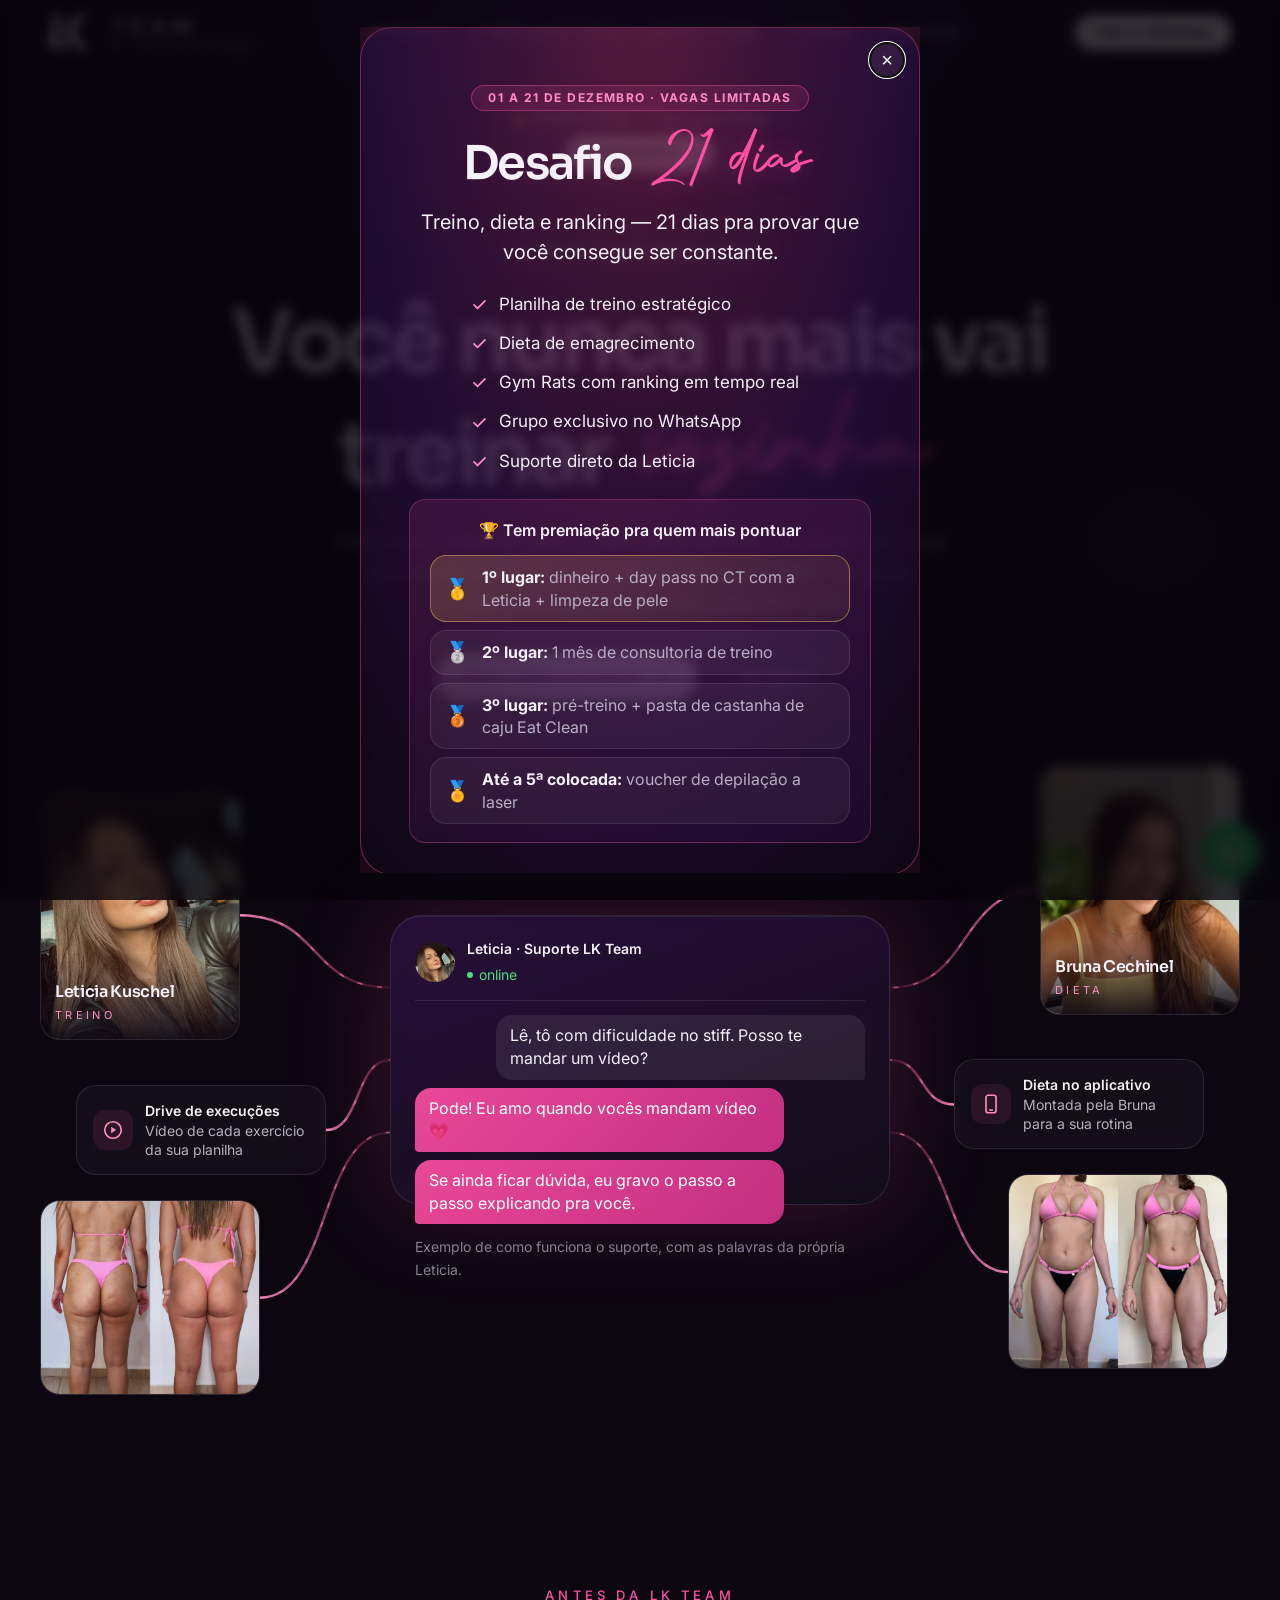
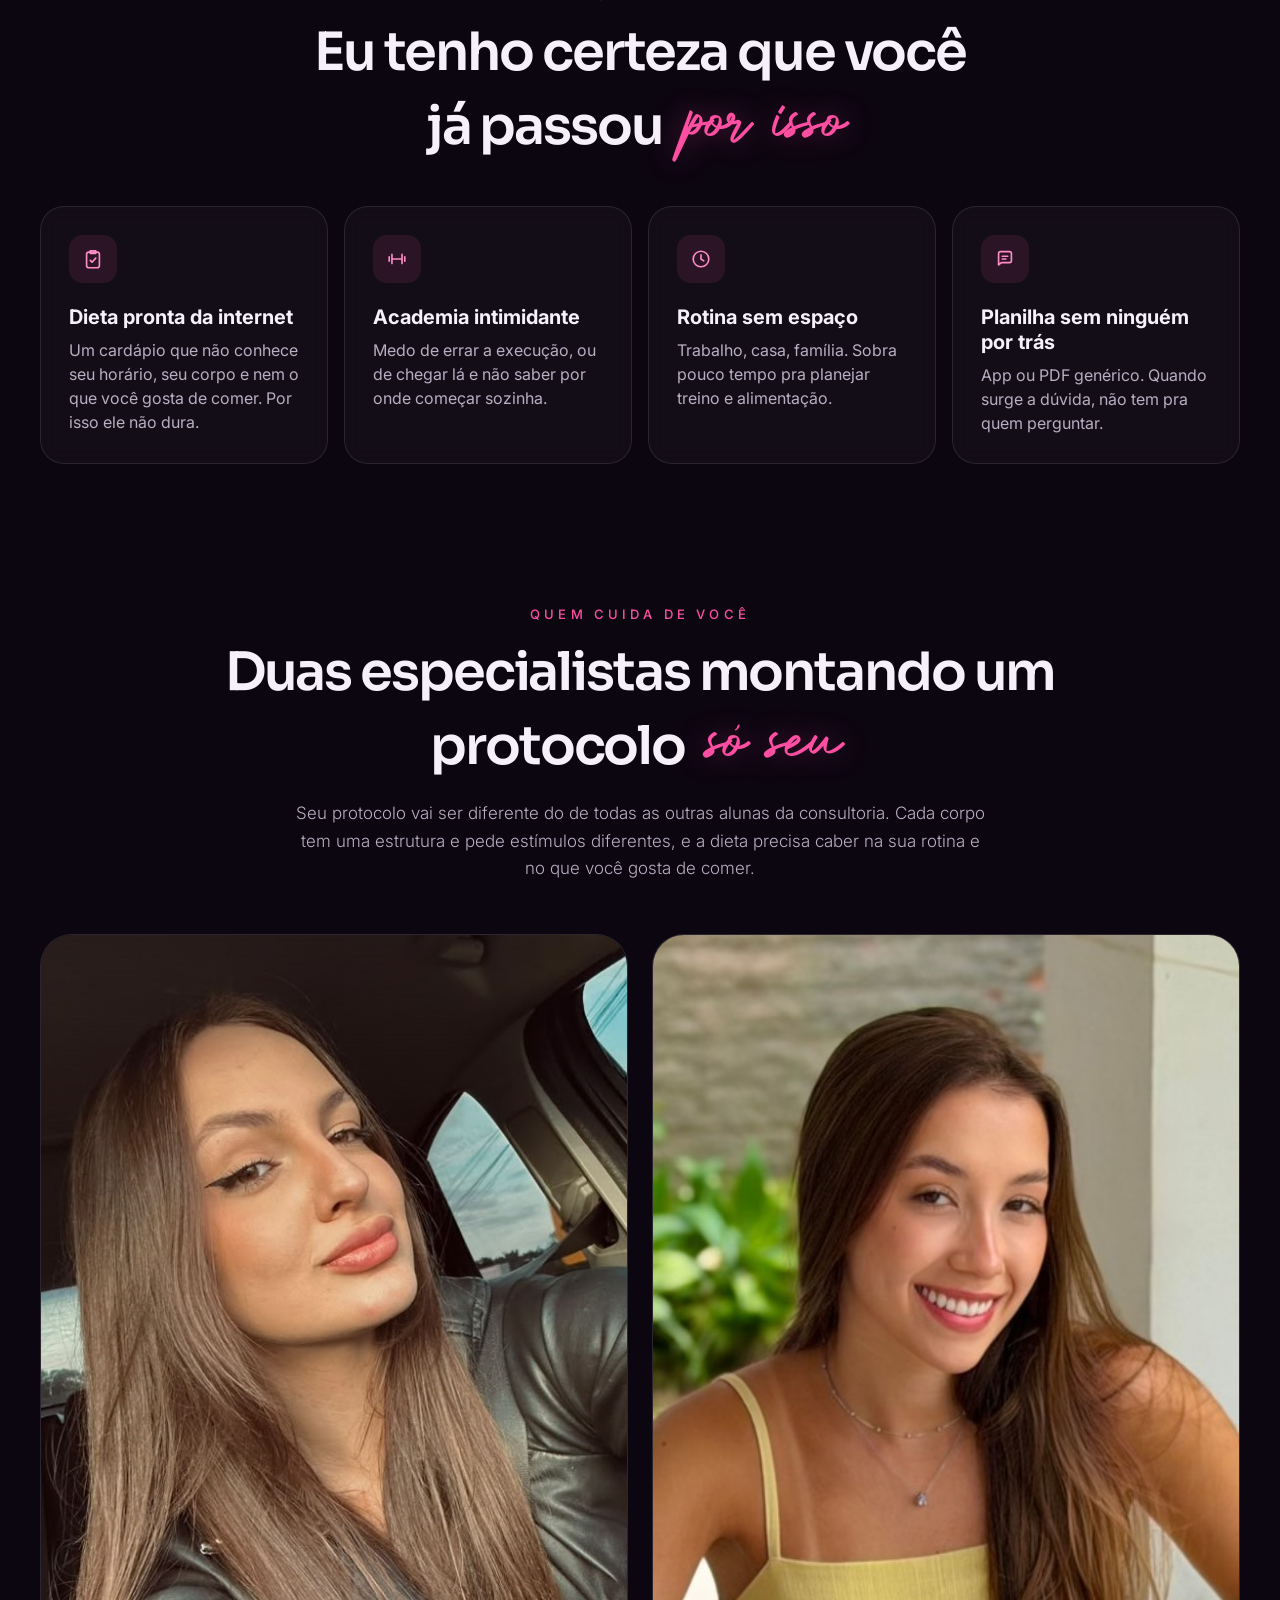
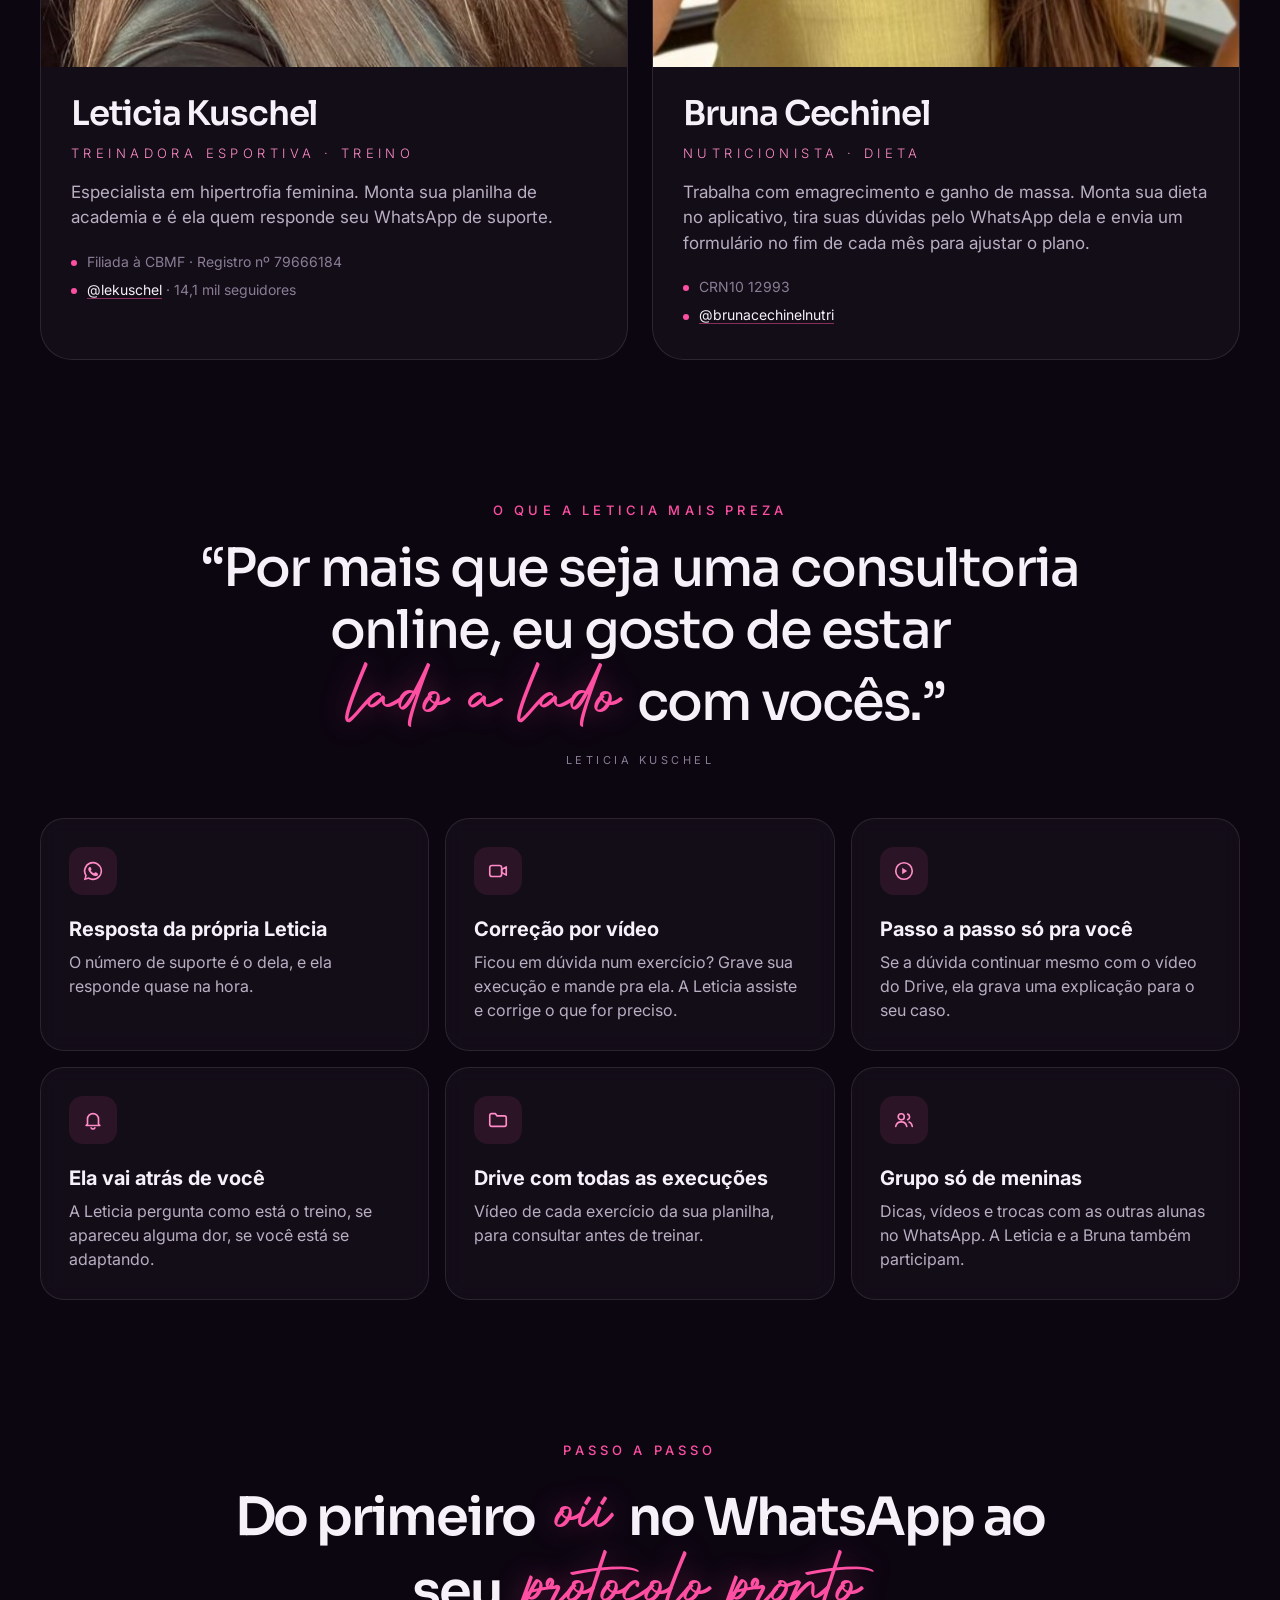
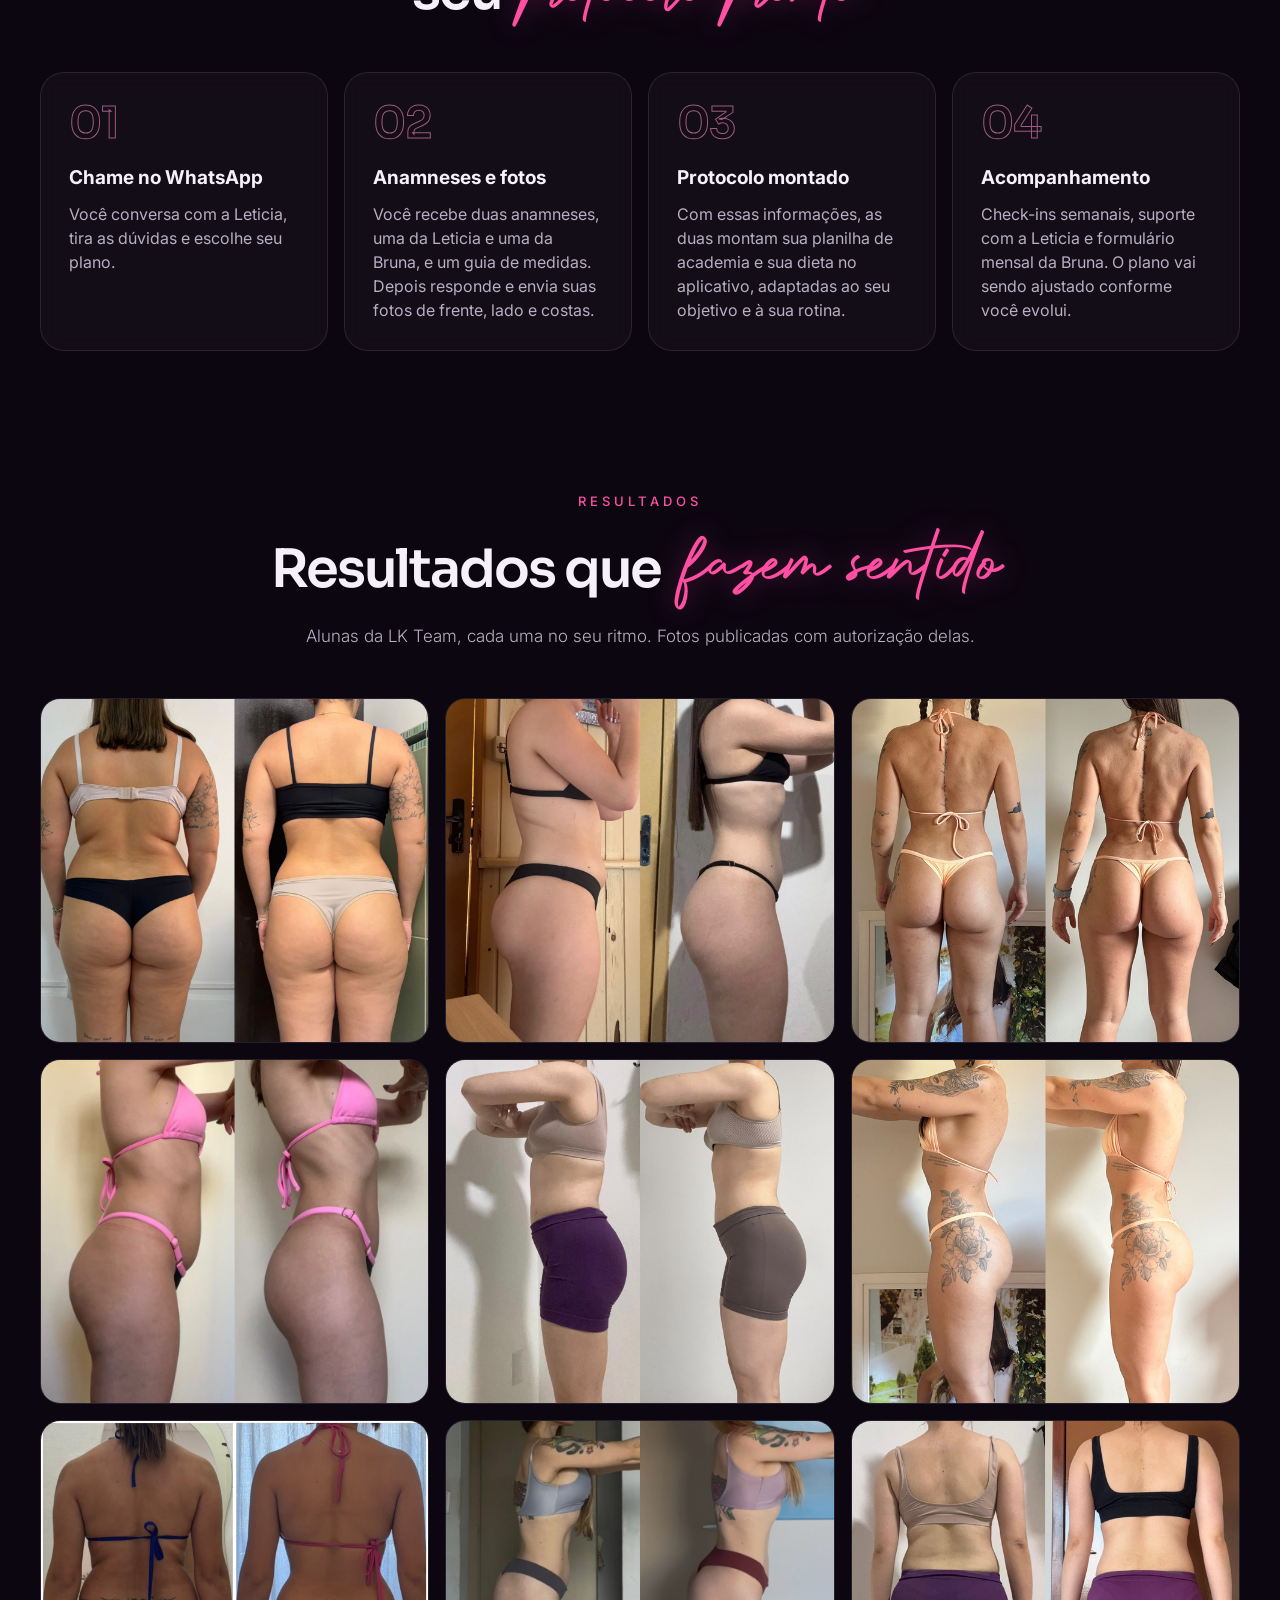
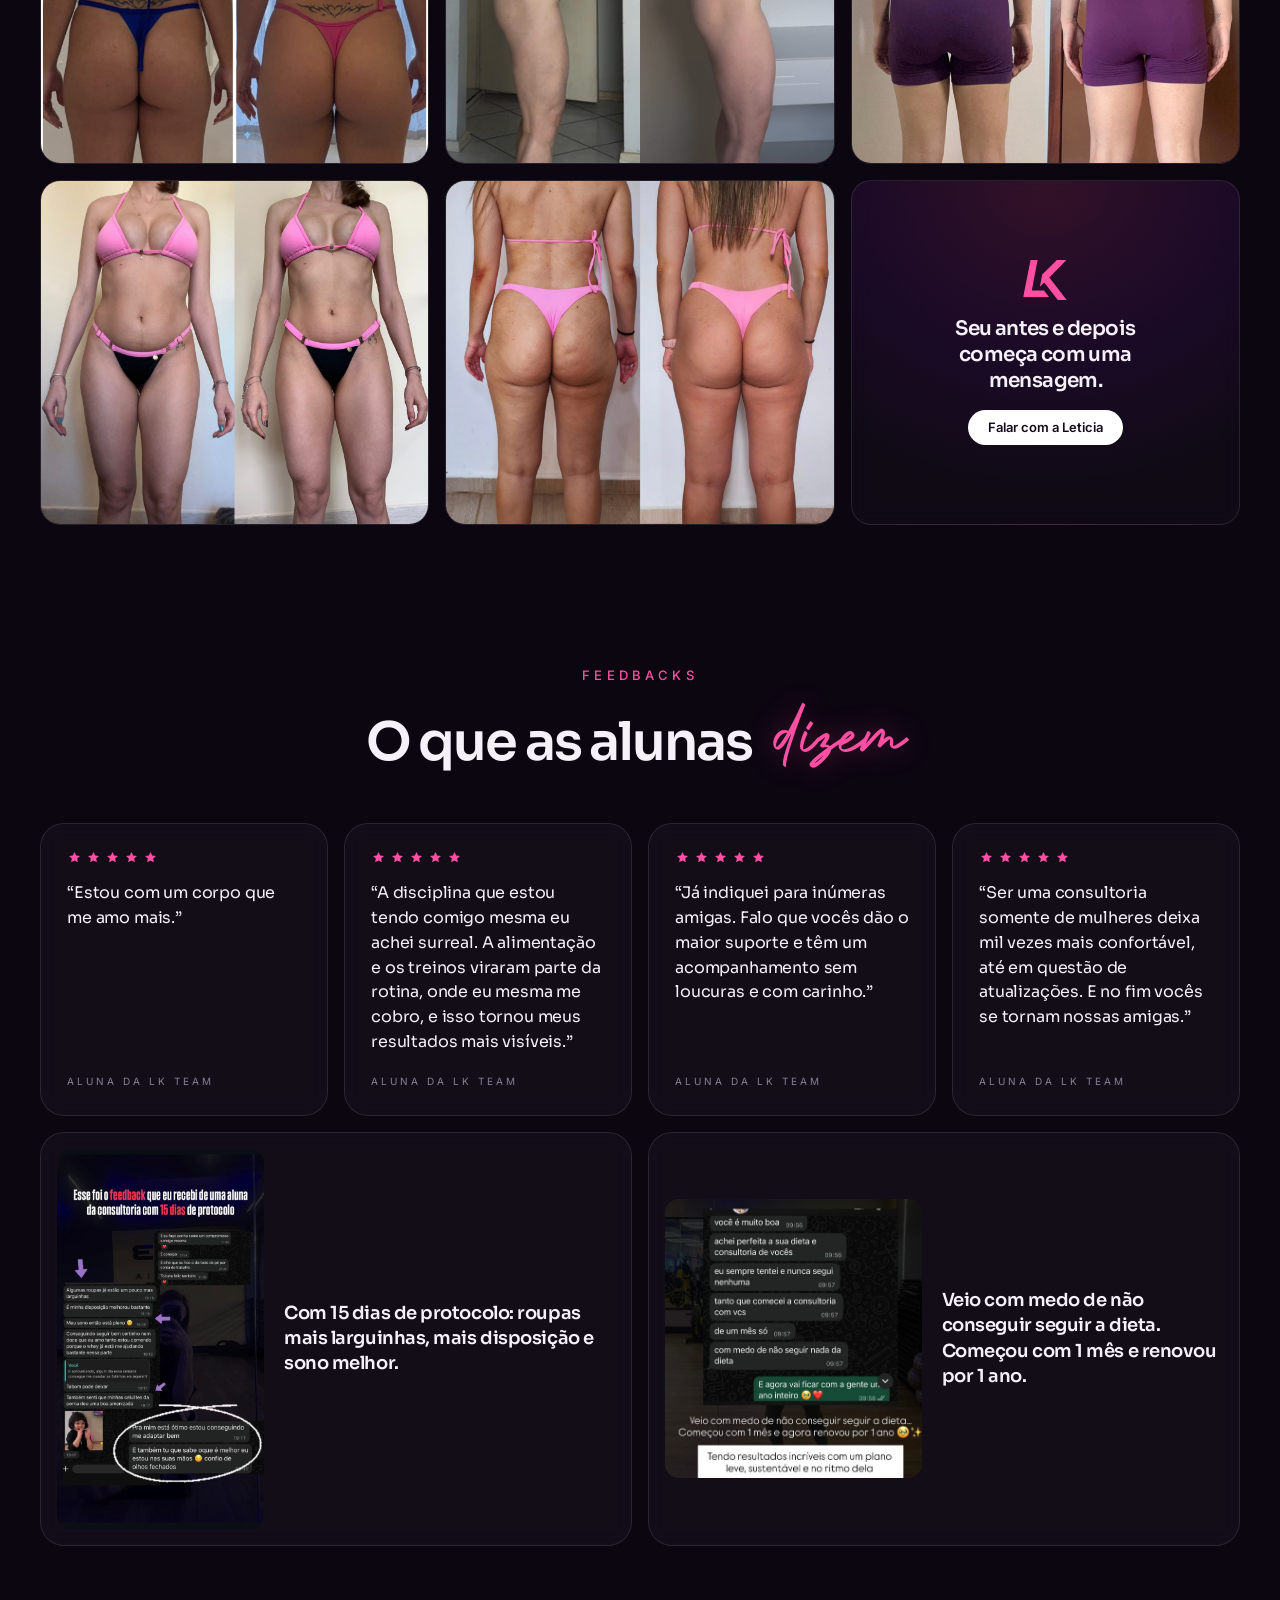
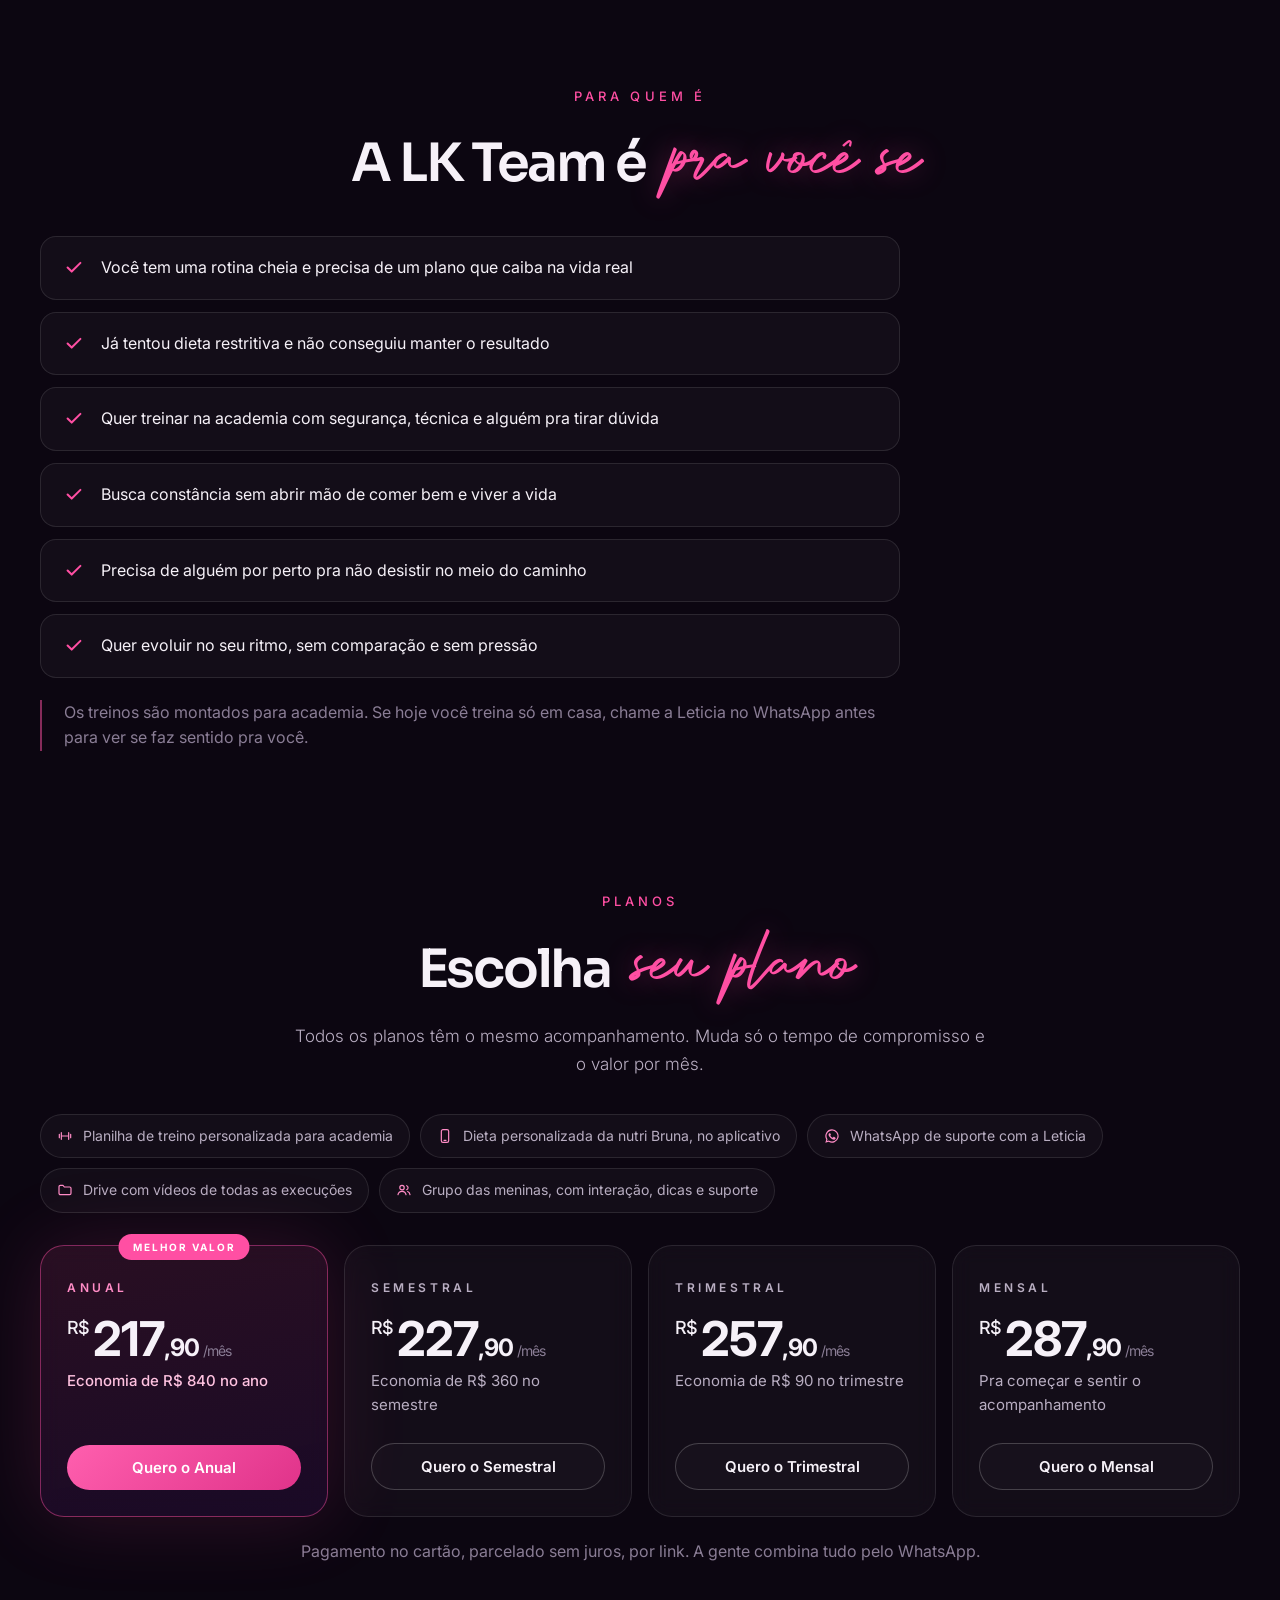
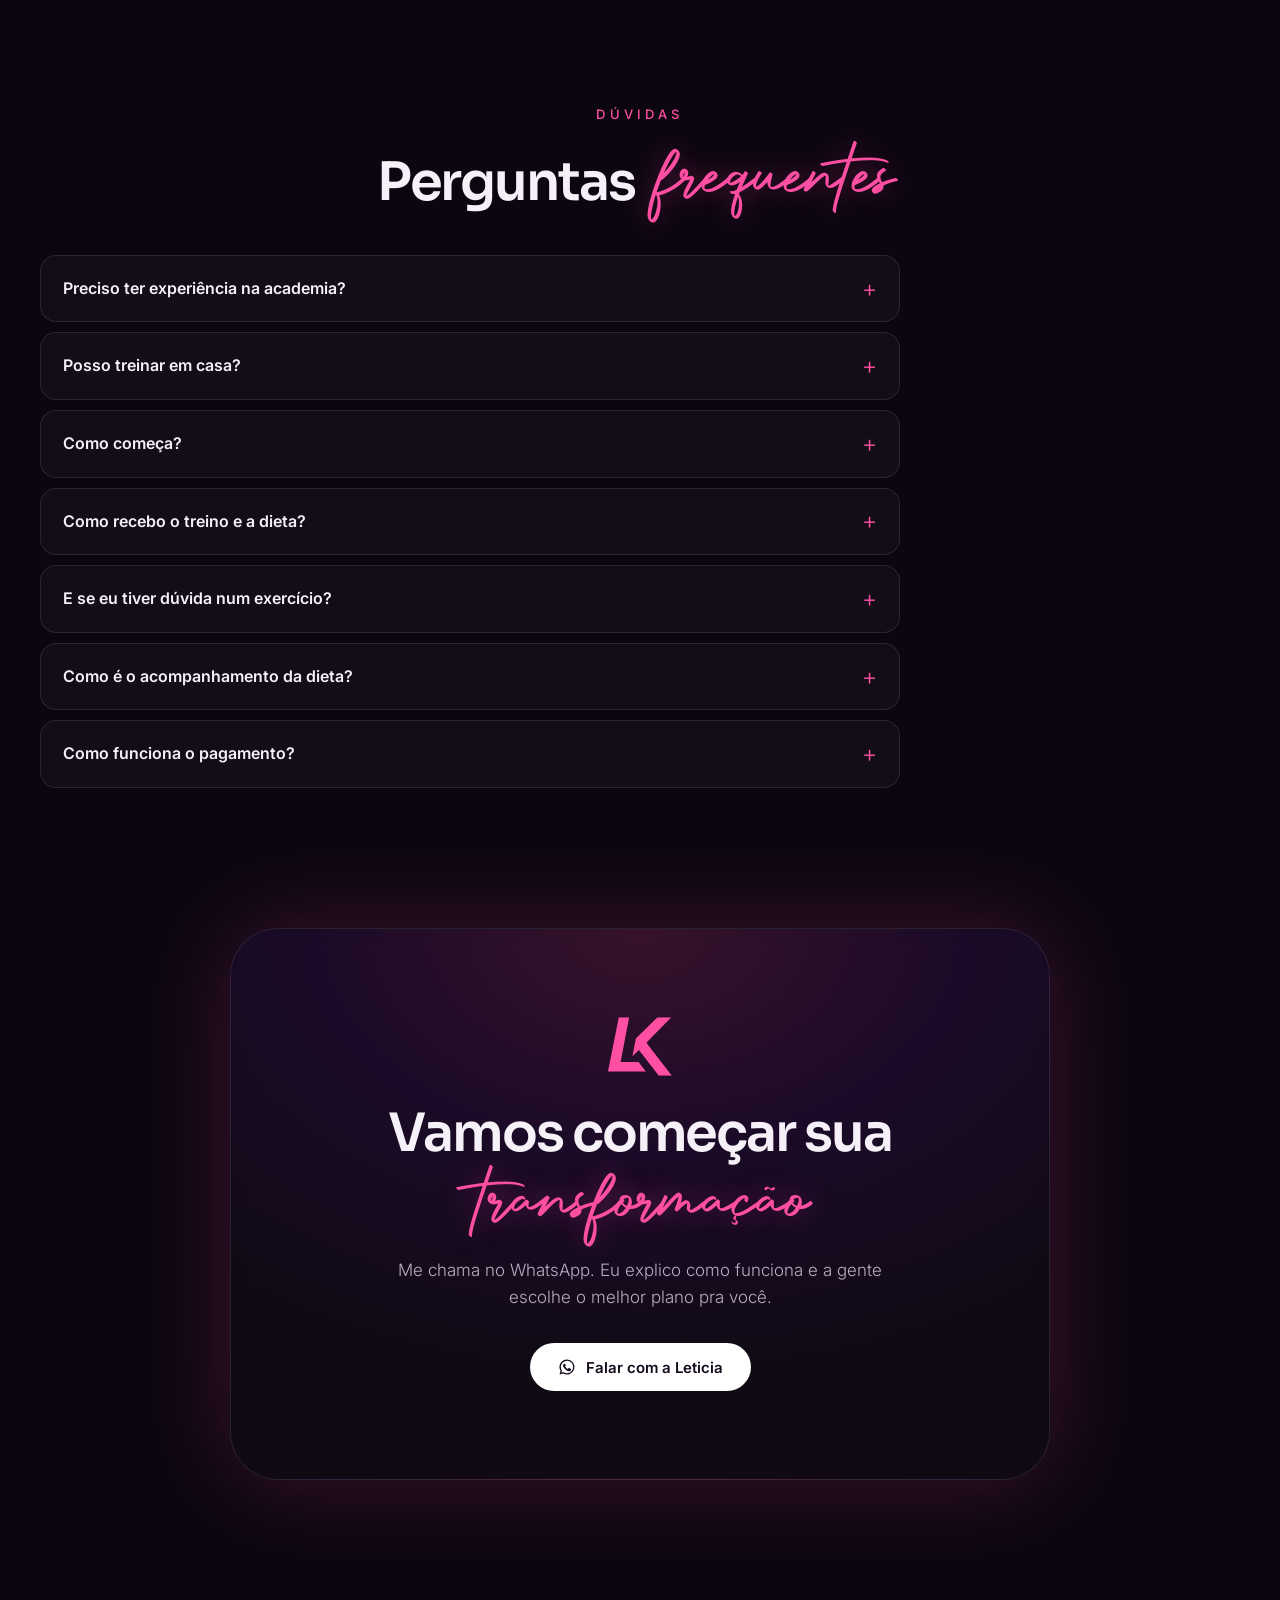
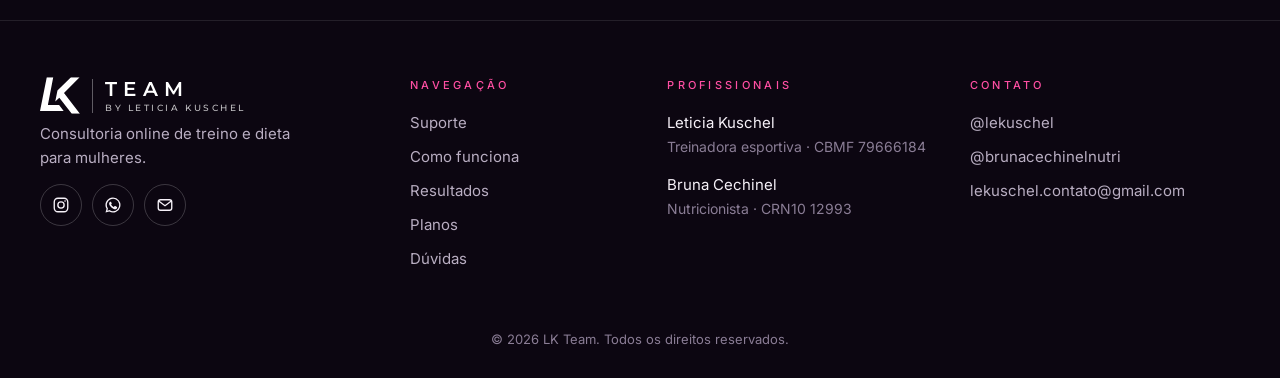
==== index.html @ e281daa8 "Rastreamento de cliques/acessos, balão de WhatsApp e ajustes de títulos - Adiciona GoatCounter para " ====
<!doctype html>
<html lang="pt-BR">
<head>
<meta charset="utf-8">
<meta name="viewport" content="width=device-width, initial-scale=1">
<title>LK Team | Consultoria online de treino e dieta para mulheres</title>
<meta name="description" content="Consultoria online de treino e dieta para mulheres. Planilha de academia com a treinadora Leticia Kuschel, dieta com a nutricionista Bruna Cechinel e suporte direto pelo WhatsApp.">
<meta name="theme-color" content="#0c0611">
<meta property="og:title" content="LK Team | Treino e dieta para mulheres">
<meta property="og:description" content="Planilha de academia, dieta no aplicativo e suporte direto com a Leticia pelo WhatsApp.">
<meta property="og:image" content="assets/img/logo/logo-centralizada-branca.png">
<link rel="icon" href="assets/img/logo/lk-simbolo.svg" type="image/svg+xml">
<link rel="preconnect" href="https://fonts.googleapis.com">
<link rel="preconnect" href="https://fonts.gstatic.com" crossorigin>
<link href="https://fonts.googleapis.com/css2?family=Inter:wght@300;400;500;600;700&family=Montserrat:wght@500;600&family=Sora:wght@400;500;600;700&display=swap" rel="stylesheet">
<link rel="stylesheet" href="assets/css/style.css">
<script data-goatcounter="https://desafio21diasleticia.goatcounter.com/count" async src="//gc.zgo.at/count.js"></script>
</head>
<body>

<svg width="0" height="0" style="position:absolute" aria-hidden="true">
  <symbol id="lk" viewBox="0 0 266 244"><path fill="currentColor" d="M45 0H88L52.5 186H127L157.5 225.5H0Z"/><path fill="currentColor" d="M206 0H263.5L159.5 106L265.5 243.5H211.5L128.5 136.5L101.5 162.5L116 89Z"/></symbol>
  <symbol id="i-wpp" viewBox="0 0 24 24"><path fill="currentColor" d="M12 2a10 10 0 0 0-8.6 15.1L2 22l5-1.3A10 10 0 1 0 12 2Zm0 18.2a8.2 8.2 0 0 1-4.2-1.2l-.3-.2-3 .8.8-2.9-.2-.3A8.2 8.2 0 1 1 12 20.2Zm4.5-6.1c-.2-.1-1.5-.7-1.7-.8-.2-.1-.4-.1-.6.1l-.8 1c-.1.2-.3.2-.5.1a6.7 6.7 0 0 1-3.3-2.9c-.2-.4.2-.4.7-1.3.1-.2 0-.3 0-.4l-.8-1.8c-.2-.5-.4-.4-.6-.4h-.5a1 1 0 0 0-.7.3 3 3 0 0 0-.9 2.2 5.2 5.2 0 0 0 1.1 2.7 11.8 11.8 0 0 0 4.5 4c1.7.7 2.3.8 3.2.6.5-.1 1.5-.6 1.7-1.2.2-.6.2-1.1.2-1.2-.1-.1-.3-.2-.5-.3Z"/></symbol>
  <symbol id="i-ig" viewBox="0 0 24 24"><rect x="3" y="3" width="18" height="18" rx="5" fill="none" stroke="currentColor" stroke-width="1.8"/><circle cx="12" cy="12" r="4.2" fill="none" stroke="currentColor" stroke-width="1.8"/><circle cx="17.4" cy="6.6" r="1.1" fill="currentColor"/></symbol>
  <symbol id="i-mail" viewBox="0 0 24 24"><rect x="3" y="5" width="18" height="14" rx="3" fill="none" stroke="currentColor" stroke-width="1.8"/><path d="m4 7 8 6 8-6" fill="none" stroke="currentColor" stroke-width="1.8" stroke-linecap="round"/></symbol>
  <symbol id="i-chat" viewBox="0 0 24 24"><path d="M5 18.5V6a2 2 0 0 1 2-2h10a2 2 0 0 1 2 2v8a2 2 0 0 1-2 2H8l-3 2.5Z" fill="none" stroke="currentColor" stroke-width="1.8" stroke-linejoin="round"/><path d="M9 9h6M9 12h4" stroke="currentColor" stroke-width="1.8" stroke-linecap="round"/></symbol>
  <symbol id="i-video" viewBox="0 0 24 24"><rect x="3" y="6" width="13" height="12" rx="2.5" fill="none" stroke="currentColor" stroke-width="1.8"/><path d="m16 10.5 5-3v9l-5-3Z" fill="none" stroke="currentColor" stroke-width="1.8" stroke-linejoin="round"/></symbol>
  <symbol id="i-play" viewBox="0 0 24 24"><circle cx="12" cy="12" r="9" fill="none" stroke="currentColor" stroke-width="1.8"/><path d="m10 8.5 5.5 3.5-5.5 3.5Z" fill="currentColor"/></symbol>
  <symbol id="i-heart" viewBox="0 0 24 24"><path d="M12 20s-7.5-4.4-7.5-10.2A4.3 4.3 0 0 1 12 7.3a4.3 4.3 0 0 1 7.5 2.5C19.5 15.6 12 20 12 20Z" fill="none" stroke="currentColor" stroke-width="1.8" stroke-linejoin="round"/></symbol>
  <symbol id="i-folder" viewBox="0 0 24 24"><path d="M3 7a2 2 0 0 1 2-2h4l2 2.5h8a2 2 0 0 1 2 2V17a2 2 0 0 1-2 2H5a2 2 0 0 1-2-2Z" fill="none" stroke="currentColor" stroke-width="1.8" stroke-linejoin="round"/></symbol>
  <symbol id="i-users" viewBox="0 0 24 24"><circle cx="9" cy="8.5" r="3.3" fill="none" stroke="currentColor" stroke-width="1.8"/><path d="M3 19c.6-3.2 3-5 6-5s5.4 1.8 6 5" fill="none" stroke="currentColor" stroke-width="1.8" stroke-linecap="round"/><path d="M16 5.6a3.2 3.2 0 0 1 0 6M17.5 14.2c1.9.6 3.1 2.2 3.5 4.8" fill="none" stroke="currentColor" stroke-width="1.8" stroke-linecap="round"/></symbol>
  <symbol id="i-phone" viewBox="0 0 24 24"><rect x="6.5" y="2.5" width="11" height="19" rx="2.5" fill="none" stroke="currentColor" stroke-width="1.8"/><path d="M10.5 18.5h3" stroke="currentColor" stroke-width="1.8" stroke-linecap="round"/></symbol>
  <symbol id="i-clip" viewBox="0 0 24 24"><rect x="5" y="4.5" width="14" height="17" rx="2.5" fill="none" stroke="currentColor" stroke-width="1.8"/><path d="M9 3h6v3H9z" fill="none" stroke="currentColor" stroke-width="1.8" stroke-linejoin="round"/><path d="m9 13.5 2 2 4-4.5" fill="none" stroke="currentColor" stroke-width="1.8" stroke-linecap="round" stroke-linejoin="round"/></symbol>
  <symbol id="i-dumbbell" viewBox="0 0 24 24"><path d="M6.5 7v10M17.5 7v10M3.5 9.5v5M20.5 9.5v5M6.5 12h11" fill="none" stroke="currentColor" stroke-width="1.8" stroke-linecap="round"/></symbol>
  <symbol id="i-chart" viewBox="0 0 24 24"><path d="M4 4v16h16" fill="none" stroke="currentColor" stroke-width="1.8" stroke-linecap="round"/><path d="m7.5 15 4-4 3 3 5-5.5" fill="none" stroke="currentColor" stroke-width="1.8" stroke-linecap="round" stroke-linejoin="round"/></symbol>
  <symbol id="i-clock" viewBox="0 0 24 24"><circle cx="12" cy="12" r="8.5" fill="none" stroke="currentColor" stroke-width="1.8"/><path d="M12 7.5V12l3 2" fill="none" stroke="currentColor" stroke-width="1.8" stroke-linecap="round"/></symbol>
  <symbol id="i-bell" viewBox="0 0 24 24"><path d="M6 16.5V11a6 6 0 0 1 12 0v5.5l1.5 1.5h-15Z" fill="none" stroke="currentColor" stroke-width="1.8" stroke-linejoin="round"/><path d="M10 20.5a2.2 2.2 0 0 0 4 0" fill="none" stroke="currentColor" stroke-width="1.8" stroke-linecap="round"/></symbol>
  <symbol id="i-check" viewBox="0 0 24 24"><path d="m5 12.5 4.5 4.5L19 7.5" fill="none" stroke="currentColor" stroke-width="2.2" stroke-linecap="round" stroke-linejoin="round"/></symbol>
  <symbol id="i-arrow" viewBox="0 0 24 24"><path d="M5 12h14m-5-5 5 5-5 5" fill="none" stroke="currentColor" stroke-width="1.9" stroke-linecap="round" stroke-linejoin="round"/></symbol>
  <symbol id="i-star" viewBox="0 0 24 24"><path fill="currentColor" d="m12 3 2.7 5.6 6.1.8-4.5 4.2 1.1 6L12 16.8 6.6 19.6l1.1-6L3.2 9.4l6.1-.8Z"/></symbol>
</svg>

<!-- NAV -->
<header class="nav" id="topo">
  <a class="nav-logo" href="#topo" aria-label="LK Team by Leticia Kuschel, voltar ao topo">
    <svg viewBox="0 0 266 244" aria-hidden="true"><use href="#lk"/></svg>
    <span class="nav-logo-div"></span>
    <span class="nav-logo-txt"><b>TEAM</b><small>BY LETICIA KUSCHEL</small></span>
  </a>
  <nav class="nav-links" aria-label="Seções">
    <a href="#suporte">Suporte</a>
    <a href="#como-funciona">Como funciona</a>
    <a href="#resultados">Resultados</a>
    <a href="#planos">Planos</a>
    <a href="#duvidas">Dúvidas</a>
  </nav>
  <a class="btn btn-white btn-sm" data-wa="Oi, Leticia! Vim pelo site e quero saber mais sobre a consultoria LK Team." href="#" data-goatcounter-click="whatsapp-nav">Falar no WhatsApp</a>
</header>

<main>

<!-- FAIXA DISCRETA DESAFIO 21 DIAS -->
<div class="promo-strip-wrap">
  <a class="promo-strip reveal" href="desafio.html" data-goatcounter-click="desafio-strip">
    <span class="promo-strip-info">
      <span class="promo-strip-text">🔥 Desafio 21 Dias — inscrições abertas</span>
      <span class="promo-strip-timer" id="stripTimerWrap"><span id="s-dias">00</span>d <span id="s-horas">00</span>h <span id="s-min">00</span>m</span>
    </span>
    <span class="promo-strip-cta">Ver desafio <svg><use href="#i-arrow"/></svg></span>
  </a>
</div>

<!-- HERO -->
<section class="hero">
  <div class="hero-head">
    <div class="live-pill reveal"><span class="live-dot"></span><b>ONLINE</b><span>Suporte direto com a Leticia</span></div>
    <h1 class="reveal">Você nunca mais vai treinar <em>sozinha</em></h1>
    <p class="hero-sub reveal">Consultoria online de treino e dieta para mulheres. A Leticia monta sua planilha de academia, a nutri Bruna monta sua dieta, e as duas acompanham sua rotina de perto pelo WhatsApp.</p>
    <div class="cta-row reveal">
      <a class="btn btn-white" data-wa="Oi, Leticia! Vim pelo site e quero começar minha consultoria na LK Team." href="#" data-goatcounter-click="whatsapp-hero">Quero minha consultoria <svg><use href="#i-arrow"/></svg></a>
      <a class="btn btn-ghost" href="#planos">Ver planos</a>
    </div>
  </div>

  <div class="network" id="network">
    <svg class="network-lines" id="networkLines" aria-hidden="true">
      <defs>
        <linearGradient id="gradL" x1="0" y1="0" x2="1" y2="0"><stop offset="0" stop-color="#ff8cc6" stop-opacity=".9"/><stop offset="1" stop-color="#ff4fa3" stop-opacity=".1"/></linearGradient>
        <linearGradient id="gradR" x1="1" y1="0" x2="0" y2="0"><stop offset="0" stop-color="#ff8cc6" stop-opacity=".9"/><stop offset="1" stop-color="#ff4fa3" stop-opacity=".1"/></linearGradient>
      </defs>
    </svg>

    <!-- nó central: exemplo do suporte, com as palavras da Leticia -->
    <div class="node glass" id="node">
      <div class="chat-head">
        <img src="assets/img/equipe/leticia-close.jpg" alt="" width="40" height="40">
        <div><b>Leticia · Suporte LK Team</b><span><i class="live-dot"></i> online</span></div>
      </div>
      <div class="chat">
        <p class="msg me">Lê, tô com dificuldade no stiff. Posso te mandar um vídeo?</p>
        <p class="msg her">Pode! Eu amo quando vocês mandam vídeo 💗</p>
        <p class="msg her">Se ainda ficar dúvida, eu gravo o passo a passo explicando pra você.</p>
      </div>
      <p class="node-note">Exemplo de como funciona o suporte, com as palavras da própria Leticia.</p>
    </div>

    <figure class="sat sat-photo glass" data-side="l" style="--x:0%;--y:4%">
      <img src="assets/img/equipe/leticia-close.jpg" alt="Leticia Kuschel, treinadora esportiva" loading="lazy">
      <figcaption><b>Leticia Kuschel</b><span>Treino</span></figcaption>
    </figure>
    <div class="sat sat-mini glass" data-side="l" style="--x:3%;--y:50%">
      <span class="ico"><svg><use href="#i-play"/></svg></span>
      <div><b>Drive de execuções</b><span>Vídeo de cada exercício da sua planilha</span></div>
    </div>
    <figure class="sat sat-result glass" data-side="l" style="--x:0%;--y:68%">
      <img src="assets/img/resultados/resultado-02.jpg" alt="Antes e depois de aluna da LK Team" loading="lazy">
    </figure>

    <figure class="sat sat-photo glass" data-side="r" style="--x:0%;--y:0%">
      <img src="assets/img/equipe/bruna-close.jpg" alt="Bruna Cechinel, nutricionista" loading="lazy">
      <figcaption><b>Bruna Cechinel</b><span>Dieta</span></figcaption>
    </figure>
    <div class="sat sat-mini glass" data-side="r" style="--x:3%;--y:46%">
      <span class="ico"><svg><use href="#i-phone"/></svg></span>
      <div><b>Dieta no aplicativo</b><span>Montada pela Bruna para a sua rotina</span></div>
    </div>
    <figure class="sat sat-result glass" data-side="r" style="--x:1%;--y:64%">
      <img src="assets/img/resultados/resultado-05.jpg" alt="Antes e depois de aluna da LK Team" loading="lazy">
    </figure>
  </div>
</section>

<!-- DORES -->
<section class="section" id="dores">
  <div class="wrap">
    <p class="eyebrow reveal">Antes da LK Team</p>
    <h2 class="reveal">Eu tenho certeza que você<br>já passou <em>por isso</em></h2>
    <div class="grid-4">
      <article class="card glass reveal">
        <span class="ico"><svg><use href="#i-clip"/></svg></span>
        <h3>Dieta pronta da internet</h3>
        <p>Um cardápio que não conhece seu horário, seu corpo e nem o que você gosta de comer. Por isso ele não dura.</p>
      </article>
      <article class="card glass reveal">
        <span class="ico"><svg><use href="#i-dumbbell"/></svg></span>
        <h3>Academia intimidante</h3>
        <p>Medo de errar a execução, ou de chegar lá e não saber por onde começar sozinha.</p>
      </article>
      <article class="card glass reveal">
        <span class="ico"><svg><use href="#i-clock"/></svg></span>
        <h3>Rotina sem espaço</h3>
        <p>Trabalho, casa, família. Sobra pouco tempo pra planejar treino e alimentação.</p>
      </article>
      <article class="card glass reveal">
        <span class="ico"><svg><use href="#i-chat"/></svg></span>
        <h3>Planilha sem ninguém por trás</h3>
        <p>App ou PDF genérico. Quando surge a dúvida, não tem pra quem perguntar.</p>
      </article>
    </div>
  </div>
</section>

<!-- EQUIPE -->
<section class="section" id="equipe">
  <div class="wrap">
    <p class="eyebrow reveal">Quem cuida de você</p>
    <h2 class="reveal">Duas especialistas montando um protocolo <span class="nowrap"><em>só seu</em></span></h2>
    <p class="lead reveal">Seu protocolo vai ser diferente do de todas as outras alunas da consultoria. Cada corpo tem uma estrutura e pede estímulos diferentes, e a dieta precisa caber na sua rotina e no que você gosta de comer.</p>
    <div class="team">
      <article class="member reveal">
        <div class="member-img"><img src="assets/img/equipe/leticia-close.jpg" alt="Leticia Kuschel, treinadora esportiva" loading="lazy"></div>
        <div class="member-cap">
          <h3>Leticia Kuschel</h3>
          <p class="role">Treinadora esportiva · Treino</p>
          <p>Especialista em hipertrofia feminina. Monta sua planilha de academia e é ela quem responde seu WhatsApp de suporte.</p>
          <ul class="creds">
            <li>Filiada à CBMF · Registro nº 79666184</li>
            <li><a href="https://instagram.com/lekuschel" target="_blank" rel="noopener">@lekuschel</a> · 14,1 mil seguidores</li>
          </ul>
        </div>
      </article>
      <article class="member reveal">
        <div class="member-img"><img src="assets/img/equipe/bruna-close.jpg" alt="Bruna Cechinel, nutricionista" loading="lazy"></div>
        <div class="member-cap">
          <h3>Bruna Cechinel</h3>
          <p class="role">Nutricionista · Dieta</p>
          <p>Trabalha com emagrecimento e ganho de massa. Monta sua dieta no aplicativo, tira suas dúvidas pelo WhatsApp dela e envia um formulário no fim de cada mês para ajustar o plano.</p>
          <ul class="creds">
            <li>CRN10 12993</li>
            <li><a href="https://instagram.com/brunacechinelnutri" target="_blank" rel="noopener">@brunacechinelnutri</a></li>
          </ul>
        </div>
      </article>
    </div>
  </div>
</section>

<!-- SUPORTE -->
<section class="section" id="suporte">
  <div class="wrap">
    <p class="eyebrow reveal">O que a Leticia mais preza</p>
    <blockquote class="big-quote reveal">
      <p>“Por mais que seja uma consultoria online, eu gosto de estar <em>lado a lado</em> com vocês.”</p>
      <cite>Leticia Kuschel</cite>
    </blockquote>
    <div class="grid-3">
      <article class="card glass reveal">
        <span class="ico"><svg><use href="#i-wpp"/></svg></span>
        <h3>Resposta da própria Leticia</h3>
        <p>O número de suporte é o dela, e ela responde quase na hora.</p>
      </article>
      <article class="card glass reveal">
        <span class="ico"><svg><use href="#i-video"/></svg></span>
        <h3>Correção por vídeo</h3>
        <p>Ficou em dúvida num exercício? Grave sua execução e mande pra ela. A Leticia assiste e corrige o que for preciso.</p>
      </article>
      <article class="card glass reveal">
        <span class="ico"><svg><use href="#i-play"/></svg></span>
        <h3>Passo a passo só pra você</h3>
        <p>Se a dúvida continuar mesmo com o vídeo do Drive, ela grava uma explicação para o seu caso.</p>
      </article>
      <article class="card glass reveal">
        <span class="ico"><svg><use href="#i-bell"/></svg></span>
        <h3>Ela vai atrás de você</h3>
        <p>A Leticia pergunta como está o treino, se apareceu alguma dor, se você está se adaptando.</p>
      </article>
      <article class="card glass reveal">
        <span class="ico"><svg><use href="#i-folder"/></svg></span>
        <h3>Drive com todas as execuções</h3>
        <p>Vídeo de cada exercício da sua planilha, para consultar antes de treinar.</p>
      </article>
      <article class="card glass reveal">
        <span class="ico"><svg><use href="#i-users"/></svg></span>
        <h3>Grupo só de meninas</h3>
        <p>Dicas, vídeos e trocas com as outras alunas no WhatsApp. A Leticia e a Bruna também participam.</p>
      </article>
    </div>
  </div>
</section>

<!-- COMO FUNCIONA -->
<section class="section" id="como-funciona">
  <div class="wrap">
    <p class="eyebrow reveal">Passo a passo</p>
    <h2 class="reveal">Do primeiro <em>oii</em> no WhatsApp ao seu <em>protocolo pronto</em></h2>
    <ol class="steps">
      <li class="step glass reveal">
        <span class="step-n">01</span>
        <h3>Chame no WhatsApp</h3>
        <p>Você conversa com a Leticia, tira as dúvidas e escolhe seu plano.</p>
      </li>
      <li class="step glass reveal">
        <span class="step-n">02</span>
        <h3>Anamneses e fotos</h3>
        <p>Você recebe duas anamneses, uma da Leticia e uma da Bruna, e um guia de medidas. Depois responde e envia suas fotos de frente, lado e costas.</p>
      </li>
      <li class="step glass reveal">
        <span class="step-n">03</span>
        <h3>Protocolo montado</h3>
        <p>Com essas informações, as duas montam sua planilha de academia e sua dieta no aplicativo, adaptadas ao seu objetivo e à sua rotina.</p>
      </li>
      <li class="step glass reveal">
        <span class="step-n">04</span>
        <h3>Acompanhamento</h3>
        <p>Check-ins semanais, suporte com a Leticia e formulário mensal da Bruna. O plano vai sendo ajustado conforme você evolui.</p>
      </li>
    </ol>
  </div>
</section>

<!-- RESULTADOS -->
<section class="section" id="resultados">
  <div class="wrap">
    <p class="eyebrow reveal">Resultados</p>
    <h2 class="reveal">Resultados que <em>fazem sentido</em></h2>
    <p class="lead reveal">Alunas da LK Team, cada uma no seu ritmo. Fotos publicadas com autorização delas.</p>
    <div class="gallery" id="gallery">
      <button class="shot reveal" type="button"><img src="assets/img/resultados/resultado-01.jpg" alt="Antes e depois de aluna, costas" loading="lazy"></button>
      <button class="shot reveal" type="button"><img src="assets/img/resultados/resultado-04.jpg" alt="Antes e depois de aluna, lateral" loading="lazy"></button>
      <button class="shot reveal" type="button"><img src="assets/img/resultados/resultado-10a.jpg" alt="Antes e depois de aluna, costas" loading="lazy"></button>
      <button class="shot reveal" type="button"><img src="assets/img/resultados/resultado-06-close.jpg" alt="Antes e depois de aluna, lateral" loading="lazy"></button>
      <button class="shot reveal" type="button"><img src="assets/img/resultados/resultado-03.jpg" alt="Antes e depois de aluna, lateral" loading="lazy"></button>
      <button class="shot reveal" type="button"><img src="assets/img/resultados/resultado-10b.jpg" alt="Antes e depois de aluna, lateral" loading="lazy"></button>
      <button class="shot reveal" type="button"><img src="assets/img/resultados/resultado-07.jpg" alt="Antes e depois de aluna, costas" loading="lazy"></button>
      <button class="shot reveal" type="button"><img src="assets/img/resultados/resultado-09-close.jpg" alt="Antes e depois de aluna, lateral" loading="lazy"></button>
      <button class="shot reveal" type="button"><img src="assets/img/resultados/resultado-08.jpg" alt="Antes e depois de aluna, costas" loading="lazy"></button>
      <button class="shot reveal" type="button"><img src="assets/img/resultados/resultado-05.jpg" alt="Antes e depois de aluna, frente" loading="lazy"></button>
      <button class="shot reveal" type="button"><img src="assets/img/resultados/resultado-02.jpg" alt="Antes e depois de aluna, costas" loading="lazy"></button>
      <div class="shot-cta glass reveal">
        <svg class="shot-cta-lk" viewBox="0 0 266 244" aria-hidden="true"><use href="#lk"/></svg>
        <p>Seu antes e depois começa com uma mensagem.</p>
        <a class="btn btn-white btn-sm" data-wa="Oi, Leticia! Vi os resultados no site e quero começar minha consultoria." href="#" data-goatcounter-click="whatsapp-galeria">Falar com a Leticia</a>
      </div>
    </div>
  </div>
</section>

<!-- FEEDBACKS -->
<section class="section" id="feedbacks">
  <div class="wrap">
    <p class="eyebrow reveal">Feedbacks</p>
    <h2 class="reveal">O que as alunas <em>dizem</em></h2>
    <div class="quotes">
      <figure class="quote glass reveal">
        <div class="stars" aria-label="5 estrelas"><svg><use href="#i-star"/></svg><svg><use href="#i-star"/></svg><svg><use href="#i-star"/></svg><svg><use href="#i-star"/></svg><svg><use href="#i-star"/></svg></div>
        <blockquote>“Estou com um corpo que me amo mais.”</blockquote>
        <figcaption>Aluna da LK Team</figcaption>
      </figure>
      <figure class="quote glass reveal">
        <div class="stars" aria-label="5 estrelas"><svg><use href="#i-star"/></svg><svg><use href="#i-star"/></svg><svg><use href="#i-star"/></svg><svg><use href="#i-star"/></svg><svg><use href="#i-star"/></svg></div>
        <blockquote>“A disciplina que estou tendo comigo mesma eu achei surreal. A alimentação e os treinos viraram parte da rotina, onde eu mesma me cobro, e isso tornou meus resultados mais visíveis.”</blockquote>
        <figcaption>Aluna da LK Team</figcaption>
      </figure>
      <figure class="quote glass reveal">
        <div class="stars" aria-label="5 estrelas"><svg><use href="#i-star"/></svg><svg><use href="#i-star"/></svg><svg><use href="#i-star"/></svg><svg><use href="#i-star"/></svg><svg><use href="#i-star"/></svg></div>
        <blockquote>“Já indiquei para inúmeras amigas. Falo que vocês dão o maior suporte e têm um acompanhamento sem loucuras e com carinho.”</blockquote>
        <figcaption>Aluna da LK Team</figcaption>
      </figure>
      <figure class="quote glass reveal">
        <div class="stars" aria-label="5 estrelas"><svg><use href="#i-star"/></svg><svg><use href="#i-star"/></svg><svg><use href="#i-star"/></svg><svg><use href="#i-star"/></svg><svg><use href="#i-star"/></svg></div>
        <blockquote>“Ser uma consultoria somente de mulheres deixa mil vezes mais confortável, até em questão de atualizações. E no fim vocês se tornam nossas amigas.”</blockquote>
        <figcaption>Aluna da LK Team</figcaption>
      </figure>
    </div>
    <div class="prints">
      <figure class="print glass reveal">
        <img src="assets/img/feedbacks/feedback-15-dias.jpg" alt="Print de conversa: aluna com 15 dias de protocolo conta que as roupas estão mais larguinhas, a disposição melhorou, o sono está pleno e a celulite amenizou" loading="lazy">
        <figcaption>Com 15 dias de protocolo: roupas mais larguinhas, mais disposição e sono melhor.</figcaption>
      </figure>
      <figure class="print glass reveal">
        <img src="assets/img/feedbacks/feedback-renovou-1-ano.jpg" alt="Print de conversa: aluna que tinha medo de não seguir a dieta começou com 1 mês e renovou por 1 ano" loading="lazy">
        <figcaption>Veio com medo de não conseguir seguir a dieta. Começou com 1 mês e renovou por 1 ano.</figcaption>
      </figure>
    </div>
  </div>
</section>

<!-- PARA QUEM É -->
<section class="section" id="para-quem">
  <div class="wrap">
    <p class="eyebrow reveal">Para quem é</p>
    <h2 class="reveal">A LK Team é <em>pra você se</em></h2>
    <ul class="checklist">
      <li class="reveal"><svg><use href="#i-check"/></svg>Você tem uma rotina cheia e precisa de um plano que caiba na vida real</li>
      <li class="reveal"><svg><use href="#i-check"/></svg>Já tentou dieta restritiva e não conseguiu manter o resultado</li>
      <li class="reveal"><svg><use href="#i-check"/></svg>Quer treinar na academia com segurança, técnica e alguém pra tirar dúvida</li>
      <li class="reveal"><svg><use href="#i-check"/></svg>Busca constância sem abrir mão de comer bem e viver a vida</li>
      <li class="reveal"><svg><use href="#i-check"/></svg>Precisa de alguém por perto pra não desistir no meio do caminho</li>
      <li class="reveal"><svg><use href="#i-check"/></svg>Quer evoluir no seu ritmo, sem comparação e sem pressão</li>
    </ul>
    <p class="honest reveal">Os treinos são montados para academia. Se hoje você treina só em casa, chame a Leticia no WhatsApp antes para ver se faz sentido pra você.</p>
  </div>
</section>

<!-- PLANOS -->
<section class="section" id="planos">
  <div class="wrap">
    <p class="eyebrow reveal">Planos</p>
    <h2 class="reveal">Escolha <em>seu plano</em></h2>
    <p class="lead reveal">Todos os planos têm o mesmo acompanhamento. Muda só o tempo de compromisso e o valor por mês.</p>

    <ul class="included reveal">
      <li><svg><use href="#i-dumbbell"/></svg>Planilha de treino personalizada para academia</li>
      <li><svg><use href="#i-phone"/></svg>Dieta personalizada da nutri Bruna, no aplicativo</li>
      <li><svg><use href="#i-wpp"/></svg>WhatsApp de suporte com a Leticia</li>
      <li><svg><use href="#i-folder"/></svg>Drive com vídeos de todas as execuções</li>
      <li><svg><use href="#i-users"/></svg>Grupo das meninas, com interação, dicas e suporte</li>
    </ul>

    <div class="pricing">
      <article class="plan glass featured reveal">
        <span class="badge">Melhor valor</span>
        <h3>Anual</h3>
        <p class="price"><small>R$</small>217<span>,90</span><em>/mês</em></p>
        <p class="save">Economia de R$ 840 no ano</p>
        <a class="btn btn-white" data-wa="Oi, Leticia! Vim pelo site e quero o plano Anual da LK Team." href="#" data-goatcounter-click="whatsapp-plano-anual">Quero o Anual</a>
      </article>
      <article class="plan glass reveal">
        <h3>Semestral</h3>
        <p class="price"><small>R$</small>227<span>,90</span><em>/mês</em></p>
        <p class="save">Economia de R$ 360 no semestre</p>
        <a class="btn btn-ghost" data-wa="Oi, Leticia! Vim pelo site e quero o plano Semestral da LK Team." href="#" data-goatcounter-click="whatsapp-plano-semestral">Quero o Semestral</a>
      </article>
      <article class="plan glass reveal">
        <h3>Trimestral</h3>
        <p class="price"><small>R$</small>257<span>,90</span><em>/mês</em></p>
        <p class="save">Economia de R$ 90 no trimestre</p>
        <a class="btn btn-ghost" data-wa="Oi, Leticia! Vim pelo site e quero o plano Trimestral da LK Team." href="#" data-goatcounter-click="whatsapp-plano-trimestral">Quero o Trimestral</a>
      </article>
      <article class="plan glass reveal">
        <h3>Mensal</h3>
        <p class="price"><small>R$</small>287<span>,90</span><em>/mês</em></p>
        <p class="save">Pra começar e sentir o acompanhamento</p>
        <a class="btn btn-ghost" data-wa="Oi, Leticia! Vim pelo site e quero o plano Mensal da LK Team." href="#" data-goatcounter-click="whatsapp-plano-mensal">Quero o Mensal</a>
      </article>
    </div>
    <p class="pay reveal">Pagamento no cartão, parcelado sem juros, por link. A gente combina tudo pelo WhatsApp.</p>
  </div>
</section>

<!-- DÚVIDAS -->
<section class="section" id="duvidas">
  <div class="wrap">
    <p class="eyebrow reveal">Dúvidas</p>
    <h2 class="reveal">Perguntas <em>frequentes</em></h2>
    <div class="faq">
      <details class="glass reveal">
        <summary>Preciso ter experiência na academia?</summary>
        <p>Não. Você recebe um Drive com vídeo de todas as execuções da sua planilha e pode mandar vídeos seus para a Leticia corrigir sempre que precisar.</p>
      </details>
      <details class="glass reveal">
        <summary>Posso treinar em casa?</summary>
        <p>Os treinos são montados para academia. Se hoje você treina só em casa, chame a Leticia no WhatsApp e conte a sua situação.</p>
      </details>
      <details class="glass reveal">
        <summary>Como começa?</summary>
        <p>Depois de escolher o plano, você recebe duas anamneses (uma da Leticia e uma da Bruna) e um guia de medidas. Você responde, envia suas fotos de frente, lado e costas e suas medidas, e as duas montam seu protocolo.</p>
      </details>
      <details class="glass reveal">
        <summary>Como recebo o treino e a dieta?</summary>
        <p>O treino vem numa planilha personalizada, junto com o Drive de vídeos das execuções. A dieta é entregue dentro de um aplicativo.</p>
      </details>
      <details class="glass reveal">
        <summary>E se eu tiver dúvida num exercício?</summary>
        <p>Mande uma mensagem ou um vídeo da sua execução para a Leticia. Se mesmo assim a dúvida continuar, ela grava uma explicação passo a passo só pra você.</p>
      </details>
      <details class="glass reveal">
        <summary>Como é o acompanhamento da dieta?</summary>
        <p>Quando sua dieta fica pronta, a Bruna chama você no WhatsApp dela, e você tira as dúvidas direto com ela. No fim de cada mês ela envia um formulário para saber como está sua adaptação.</p>
      </details>
      <details class="glass reveal">
        <summary>Como funciona o pagamento?</summary>
        <p>No cartão, parcelado sem juros, por link de pagamento. Você escolhe o plano e acerta tudo com a Leticia pelo WhatsApp.</p>
      </details>
    </div>
  </div>
</section>

<!-- CTA FINAL -->
<section class="section final">
  <div class="wrap narrow final-box glass reveal">
    <svg class="final-lk" viewBox="0 0 266 244" aria-hidden="true"><use href="#lk"/></svg>
    <h2>Vamos começar sua <em>transformação</em></h2>
    <p>Me chama no WhatsApp. Eu explico como funciona e a gente escolhe o melhor plano pra você.</p>
    <a class="btn btn-white" data-wa="Oi, Leticia! Vim pelo site e quero começar minha transformação na LK Team." href="#" data-goatcounter-click="whatsapp-final"><svg><use href="#i-wpp"/></svg> Falar com a Leticia</a>
  </div>
</section>

</main>

<!-- FOOTER -->
<footer class="footer">
  <div class="wrap footer-grid">
    <div class="footer-brand">
      <a class="nav-logo" href="#topo" aria-label="LK Team, voltar ao topo">
        <svg viewBox="0 0 266 244" aria-hidden="true"><use href="#lk"/></svg>
        <span class="nav-logo-div"></span>
        <span class="nav-logo-txt"><b>TEAM</b><small>BY LETICIA KUSCHEL</small></span>
      </a>
      <p>Consultoria online de treino e dieta para mulheres.</p>
      <div class="socials">
        <a href="https://instagram.com/lekuschel" target="_blank" rel="noopener" aria-label="Instagram da Leticia"><svg><use href="#i-ig"/></svg></a>
        <a data-wa="Oi, Leticia! Vim pelo site da LK Team." href="#" aria-label="WhatsApp" data-goatcounter-click="whatsapp-footer"><svg><use href="#i-wpp"/></svg></a>
        <a href="mailto:lekuschel.contato@gmail.com" aria-label="E-mail"><svg><use href="#i-mail"/></svg></a>
      </div>
    </div>
    <div>
      <h4>Navegação</h4>
      <a href="#suporte">Suporte</a>
      <a href="#como-funciona">Como funciona</a>
      <a href="#resultados">Resultados</a>
      <a href="#planos">Planos</a>
      <a href="#duvidas">Dúvidas</a>
    </div>
    <div>
      <h4>Profissionais</h4>
      <p>Leticia Kuschel<br><span>Treinadora esportiva · CBMF 79666184</span></p>
      <p>Bruna Cechinel<br><span>Nutricionista · CRN10 12993</span></p>
    </div>
    <div>
      <h4>Contato</h4>
      <a href="https://instagram.com/lekuschel" target="_blank" rel="noopener">@lekuschel</a>
      <a href="https://instagram.com/brunacechinelnutri" target="_blank" rel="noopener">@brunacechinelnutri</a>
      <a href="mailto:lekuschel.contato@gmail.com">lekuschel.contato@gmail.com</a>
    </div>
  </div>
  <p class="copy">© <span id="ano">2026</span> LK Team. Todos os direitos reservados.</p>
</footer>

<div class="wa-bubble" id="waBubble">
  <button class="wa-bubble-close" type="button" aria-label="Fechar">×</button>
  <div class="wa-msg" id="waMsg1"></div>
  <div class="wa-msg" id="waMsg2"><span class="wa-typing"><i></i><i></i><i></i></span></div>
</div>
<a class="wa-float" data-wa="Oi, Leticia! Vim pelo site e quero saber mais sobre a consultoria LK Team." href="#" aria-label="Falar no WhatsApp" data-goatcounter-click="whatsapp-float"><svg><use href="#i-wpp"/></svg></a>

<dialog class="lightbox" id="lightbox" aria-label="Foto ampliada">
  <button class="lb-close" type="button" aria-label="Fechar">×</button>
  <img alt="">
</dialog>

<!-- POPUP DESAFIO 21 DIAS -->
<dialog class="promo-popup" id="promoPopup" aria-label="Desafio 21 Dias">
  <div class="promo-banner">
    <button class="promo-close" type="button" aria-label="Fechar">×</button>
    <div class="promo-banner-scroll">
    <span class="promo-badge">01 a 21 de dezembro · vagas limitadas</span>
    <h2 class="promo-title">Desafio <em>21 dias</em></h2>
    <p class="promo-sub">Treino, dieta e ranking — 21 dias pra provar que você consegue ser constante.</p>
    <ul class="promo-benefits">
      <li><svg><use href="#i-check"/></svg>Planilha de treino estratégico</li>
      <li><svg><use href="#i-check"/></svg>Dieta de emagrecimento</li>
      <li><svg><use href="#i-check"/></svg>Gym Rats com ranking em tempo real</li>
      <li><svg><use href="#i-check"/></svg>Grupo exclusivo no WhatsApp</li>
      <li><svg><use href="#i-check"/></svg>Suporte direto da Leticia</li>
    </ul>
    <div class="promo-prize">
      <p class="promo-prize-title">🏆 Tem premiação pra quem mais pontuar</p>
      <ul class="promo-prize-list">
        <li><span class="promo-prize-ico" aria-hidden="true">🥇</span><span><strong>1º lugar:</strong> dinheiro + day pass no CT com a Leticia + limpeza de pele</span></li>
        <li><span class="promo-prize-ico" aria-hidden="true">🥈</span><span><strong>2º lugar:</strong> 1 mês de consultoria de treino</span></li>
        <li><span class="promo-prize-ico" aria-hidden="true">🥉</span><span><strong>3º lugar:</strong> pré-treino + pasta de castanha de caju Eat Clean</span></li>
        <li><span class="promo-prize-ico" aria-hidden="true">🏅</span><span><strong>Até a 5ª colocada:</strong> voucher de depilação a laser</span></li>
      </ul>
    </div>
    <p class="promo-timer-label">As inscrições fecham em:</p>
    <div class="promo-timer" id="promoTimerWrap" aria-label="Contagem regressiva para o início do desafio">
      <div class="promo-timer-block"><span class="promo-num" id="p-dias">00</span><span class="promo-label">Dias</span></div>
      <span class="promo-timer-sep" aria-hidden="true">:</span>
      <div class="promo-timer-block"><span class="promo-num" id="p-horas">00</span><span class="promo-label">Horas</span></div>
      <span class="promo-timer-sep" aria-hidden="true">:</span>
      <div class="promo-timer-block"><span class="promo-num" id="p-min">00</span><span class="promo-label">Min</span></div>
      <span class="promo-timer-sep" aria-hidden="true">:</span>
      <div class="promo-timer-block"><span class="promo-num" id="p-seg">00</span><span class="promo-label">Seg</span></div>
    </div>
    <p class="promo-timer-msg" id="promoTimerMsg"></p>
    <a class="btn btn-white" href="desafio.html" data-goatcounter-click="desafio-popup">Garantir minha vaga <svg><use href="#i-arrow"/></svg></a>
    <p class="promo-trust">Com Leticia Kuschel (CBMF) e Bruna Cechinel (CRN10)</p>
    </div>
  </div>
</dialog>

<script src="assets/js/main.js"></script>
<script>
// Timer do banner: contagem regressiva até 01/12/2026 00:00 (BRT -03:00)
(function () {
  const ALVO = new Date('2026-12-01T00:00:00-03:00').getTime();

  const els = {
    dias:  document.getElementById('p-dias'),
    horas: document.getElementById('p-horas'),
    min:   document.getElementById('p-min'),
    seg:   document.getElementById('p-seg'),
    msg:   document.getElementById('promoTimerMsg'),
  };
  const wrap = document.getElementById('promoTimerWrap');

  const stripEls = {
    dias:  document.getElementById('s-dias'),
    horas: document.getElementById('s-horas'),
    min:   document.getElementById('s-min'),
  };
  const stripWrap = document.getElementById('stripTimerWrap');

  if (!wrap && !stripWrap) return;

  function pad(n) { return String(Math.floor(n)).padStart(2, '0'); }

  function atualizar() {
    const diff = ALVO - Date.now();

    if (diff <= 0) {
      if (wrap) wrap.style.display = 'none';
      if (els.msg) {
        els.msg.textContent = '🔥 O desafio já começou! Corre e garante sua vaga.';
        els.msg.style.display = 'block';
      }
      if (stripWrap) stripWrap.style.display = 'none';
      return;
    }

    const dias  = Math.floor(diff / 86400000);
    const horas = Math.floor((diff % 86400000) / 3600000);
    const min   = Math.floor((diff % 3600000) / 60000);
    const seg   = Math.floor((diff % 60000) / 1000);

    if (els.dias)  els.dias.textContent  = pad(dias);
    if (els.horas) els.horas.textContent = pad(horas);
    if (els.min)   els.min.textContent   = pad(min);
    if (els.seg)   els.seg.textContent   = pad(seg);

    if (stripEls.dias)  stripEls.dias.textContent  = dias;
    if (stripEls.horas) stripEls.horas.textContent = pad(horas);
    if (stripEls.min)   stripEls.min.textContent   = pad(min);

    setTimeout(atualizar, 1000);
  }

  atualizar();
})();

// Popup do Desafio 21 Dias: abre sozinho, fecha no X, no fundo ou no Esc
(function () {
  const popup = document.getElementById('promoPopup');
  if (!popup) return;
  const CHAVE = 'lk-popup-desafio-fechado';

  if (!sessionStorage.getItem(CHAVE)) {
    setTimeout(() => { popup.showModal(); }, 1200);
  }

  function fechar() {
    popup.close();
    sessionStorage.setItem(CHAVE, '1');
  }

  popup.querySelector('.promo-close').addEventListener('click', fechar);
  popup.addEventListener('click', (e) => { if (e.target === popup) fechar(); });
  popup.addEventListener('close', () => {
    sessionStorage.setItem(CHAVE, '1');
    if (window.LK_iniciarSequenciaWaBubble) setTimeout(window.LK_iniciarSequenciaWaBubble, 5000);
  });

  // Se o popup já tinha sido fechado numa visita anterior (não vai abrir de novo
  // nesta sessão), mostra o balão do WhatsApp depois de um tempinho mesmo assim.
  if (sessionStorage.getItem(CHAVE) && window.LK_iniciarSequenciaWaBubble) {
    setTimeout(window.LK_iniciarSequenciaWaBubble, 5000);
  }
})();
</script>
</body>
</html>
---- assets/css/style.css ----
/* LK Team: estilo escuro com vidro (glassmorphism), roxo da marca e detalhes em rosa */
:root {
  --bg: #0c0611;
  --bg-2: #140a1c;
  --roxo: #381250;
  --roxo-2: #5b1f86;
  --rosa: #ff4fa3;
  --rosa-claro: #ff8cc6;
  --rosa-hover: #ffc2e0;
  --txt: #f6f1f8;
  --txt-2: #b9aec2;
  --txt-3: #8a7d95;
  --glass: rgba(255, 255, 255, .03);
  --glass-2: rgba(255, 255, 255, .06);
  --line: rgba(255, 255, 255, .1);
  --line-2: rgba(255, 255, 255, .2);
  --ease: cubic-bezier(.4, 0, .2, 1);
  --ease-out: cubic-bezier(.16, 1, .3, 1); /* equivalente ao power4.out */
  --serif: Sora, system-ui, sans-serif; /* títulos */
  --script: "Authentic Signature", cursive; /* palavra de destaque escrita à mão */
  --sans: Inter, system-ui, sans-serif;
  --r-lg: 32px;
  --r-md: 24px;
  --r-sm: 16px;
}

@font-face { font-family: "Authentic Signature"; src: url("../fonts/AuthenticSignature.otf") format("opentype"); font-display: swap; }

* { box-sizing: border-box; }
html { scroll-behavior: smooth; scroll-padding-top: 84px; }
body {
  margin: 0;
  background: var(--bg);
  color: var(--txt);
  font: 400 16px/1.6 var(--sans);
  -webkit-font-smoothing: antialiased;
  overflow-x: hidden;
}
/* grade de pontos + brilho roxo de fundo */
body::before {
  content: "";
  position: fixed; inset: 0; z-index: -1; pointer-events: none;
  background:
    radial-gradient(60% 50% at 50% 0%, rgba(91, 31, 134, .45), transparent 70%),
    radial-gradient(40% 40% at 90% 60%, rgba(255, 79, 163, .08), transparent 70%),
    radial-gradient(circle, rgba(255, 255, 255, .08) 1px, transparent 1.2px) 0 0 / 32px 32px,
    var(--bg);
}
img { max-width: 100%; display: block; }
a { color: inherit; }
svg { width: 1em; height: 1em; }
h1, h2, h3 { margin: 0; }
/* palavra de destaque: escrita à mão, reta e na mesma linha do título */
h1 em, h2 em, .big-quote em {
  display: inline-block; color: var(--rosa); font-family: var(--script); font-style: normal; font-weight: 400;
  letter-spacing: 0; font-size: 1.72em; line-height: .8; vertical-align: -.04em; /* mesma linha e tamanho parecido com o título */
  margin: 0 .1em 0 .14em; /* respiro dos lados */
  text-shadow: 0 0 28px rgba(255, 79, 163, .35);
}
.hero h1 em { font-size: 1.72em; }
.hero h1 { line-height: 1.08; }
.section h2, .big-quote p { line-height: 1.14; }
.nowrap { white-space: nowrap; }

/* títulos de seção centralizados em qualquer tamanho de tela */
.wrap > .eyebrow, .wrap > h2, .wrap > .lead, .wrap > .big-quote { text-align: center; }
.wrap > h2, .wrap > .lead, .wrap > .big-quote { margin-left: auto; margin-right: auto; }

.wrap { width: min(1200px, 100% - 32px); margin: 0 auto; }
.wrap.narrow { width: min(820px, 100% - 32px); }

.glass {
  background: var(--glass);
  -webkit-backdrop-filter: blur(10px);
  backdrop-filter: blur(10px);
  border: 1px solid var(--line);
}

/* ---------- botões ---------- */
.btn {
  display: inline-flex; align-items: center; justify-content: center; gap: 10px;
  padding: 15px 28px; border-radius: 999px;
  font: 600 15px/1 var(--sans); text-decoration: none; white-space: nowrap;
  transition: transform .3s var(--ease), background .3s var(--ease), border-color .3s var(--ease), box-shadow .3s var(--ease), color .3s var(--ease);
}
.btn svg { width: 18px; height: 18px; }
.btn-white { background: #fff; color: #140a1c; }
.btn-white:hover { background: var(--rosa-hover); transform: translateY(-2px); box-shadow: 0 10px 40px rgba(255, 79, 163, .35); }
.btn-ghost { border: 1px solid var(--line-2); color: var(--txt); background: rgba(255, 255, 255, .02); }
.btn-ghost:hover { border-color: var(--rosa); color: var(--rosa-hover); transform: translateY(-2px); }
.btn-sm { padding: 11px 20px; font-size: 13px; }

/* ---------- navegação ---------- */
.nav {
  position: fixed; top: 0; left: 0; right: 0; z-index: 50;
  display: flex; align-items: center; justify-content: space-between; gap: 24px;
  padding: 14px clamp(16px, 4vw, 48px);
  transition: background .3s var(--ease), border-color .3s var(--ease);
  border-bottom: 1px solid transparent;
}
.nav.scrolled {
  background: rgba(12, 6, 17, .72);
  -webkit-backdrop-filter: blur(10px); backdrop-filter: blur(10px);
  border-bottom-color: var(--line);
}
.nav-logo { display: inline-flex; align-items: center; gap: 12px; text-decoration: none; color: #fff; }
.nav-logo svg { width: 40px; height: 37px; }
.nav-logo-div { width: 1px; height: 34px; background: currentColor; opacity: .35; }
.nav-logo-txt { display: flex; flex-direction: column; font-family: Montserrat, var(--sans); line-height: 1; }
.nav-logo-txt b { font-weight: 600; font-size: 20px; letter-spacing: .32em; }
.nav-logo-txt small { font-weight: 500; font-size: 8.5px; letter-spacing: .3em; margin-top: 5px; opacity: .75; }
.nav-links { display: flex; gap: clamp(16px, 2.4vw, 36px); }
.nav-links a {
  font-size: 13px; font-weight: 500; text-transform: uppercase; letter-spacing: .18em;
  text-decoration: none; color: var(--txt-2); transition: color .3s var(--ease);
}
.nav-links a:hover { color: var(--rosa-claro); }

/* popup de convite pro Desafio 21 Dias, com contagem regressiva */
.promo-popup {
  border: none; padding: 0; background: transparent; color: var(--txt); outline: none;
  max-width: min(560px, 94vw); max-height: 94vh;
}
.promo-popup:focus, .promo-popup:focus-visible { outline: none; }
.promo-popup::backdrop { background: rgba(8, 4, 12, .82); -webkit-backdrop-filter: blur(6px); backdrop-filter: blur(6px); }
.promo-close {
  position: absolute; top: 14px; right: 14px; z-index: 1;
  width: 36px; height: 36px; border-radius: 50%; display: grid; place-items: center;
  border: 1px solid var(--line-2); background: rgba(255, 255, 255, .06); color: #fff;
  font-size: 20px; line-height: 1; cursor: pointer;
  transition: border-color .3s var(--ease), color .3s var(--ease);
}
.promo-close:hover { border-color: var(--rosa); color: var(--rosa-claro); }
.promo-banner {
  position: relative; text-align: center; border-radius: var(--r-lg); color: var(--txt);
  overflow: hidden; /* garante que a rolagem interna não corte a borda arredondada */
  background: radial-gradient(90% 130% at 50% 0%, rgba(255, 79, 163, .28), rgba(91, 31, 134, .3) 55%, rgba(12, 6, 17, .98));
  border: 1px solid rgba(255, 79, 163, .4);
  /* brilho forte e fixo (sem animar: animar box-shadow junto com overflow:hidden + border-radius causa artefato quadrado nos cantos no Chrome) */
  box-shadow: 0 30px 70px rgba(0, 0, 0, .5), 0 0 110px rgba(255, 79, 163, .4);
}
.promo-banner-scroll {
  max-height: 94vh; overflow-y: auto;
  padding: clamp(40px, 8vw, 56px) clamp(24px, 6vw, 48px);
}
.promo-badge {
  display: inline-block; margin: 0 0 16px; padding: 6px 16px; border-radius: 999px;
  background: rgba(255, 79, 163, .12); border: 1px solid rgba(255, 79, 163, .4);
  color: var(--rosa-claro); font: 700 12px/1 var(--sans); letter-spacing: .12em; text-transform: uppercase;
}
.promo-title { margin: 0 auto 16px; color: var(--txt); font: 600 clamp(2.1rem, 9vw, 2.9rem)/1.12 var(--serif); letter-spacing: -.04em; }
.promo-sub {
  margin: 0 auto 24px; max-width: 440px;
  font-size: clamp(18px, 4.6vw, 20px); line-height: 1.5; color: var(--txt); font-weight: 400;
}
.promo-benefits {
  list-style: none; margin: 0 auto 24px; padding: 0; max-width: 340px;
  display: grid; gap: 12px; text-align: left;
}
.promo-benefits li { display: flex; align-items: center; gap: 10px; font-size: 17px; color: var(--txt); }
.promo-benefits svg { flex: none; width: 19px; height: 19px; color: var(--rosa-claro); }
.promo-prize {
  margin: 0 0 26px; padding: 18px 20px; border-radius: var(--r-sm); text-align: left;
  background: linear-gradient(160deg, rgba(255, 79, 163, .12), rgba(91, 31, 134, .14));
  border: 1px solid rgba(255, 79, 163, .3);
}
.promo-prize-title { margin: 0 0 12px; font-size: 16px; font-weight: 600; color: var(--txt); text-align: center; }
.promo-prize-list { list-style: none; margin: 0; padding: 0; display: grid; gap: 8px; }
.promo-prize-list li {
  display: flex; align-items: center; gap: 12px;
  padding: 10px 14px; border-radius: var(--r-sm);
  background: rgba(255, 255, 255, .05); border: 1px solid var(--line);
  font-size: 16px; line-height: 1.4; color: var(--txt-2);
}
.promo-prize-list li:first-child {
  background: linear-gradient(135deg, rgba(255, 196, 102, .18), rgba(255, 196, 102, .06));
  border-color: rgba(255, 196, 102, .45);
}
.promo-prize-ico { flex: none; font-size: 20px; line-height: 1; }
.promo-prize-list strong { color: var(--txt); }
.promo-timer-label { margin: 0 0 12px; font-size: 15px; color: var(--txt-2); }
.promo-timer { display: flex; gap: 10px; justify-content: center; flex-wrap: wrap; margin: 0 0 28px; }
.promo-timer-block {
  min-width: 72px; padding: 14px 10px 10px;
  background: var(--glass-2); border: 1px solid var(--line);
  border-radius: var(--r-sm); text-align: center;
}
.promo-num { display: block; font: 700 32px/1 var(--serif); letter-spacing: -.02em; color: var(--txt); }
.promo-label { margin-top: 6px; display: block; font-size: 12px; font-weight: 500; letter-spacing: .22em; text-transform: uppercase; color: var(--txt-3); }
.promo-timer-sep { font: 600 28px/1 var(--serif); color: var(--txt-3); align-self: center; padding-bottom: 12px; }
.promo-timer-msg { display: none; margin: 0 0 24px; font: 600 17px/1.4 var(--serif); color: var(--rosa-claro); }
.promo-trust { margin: 16px 0 0; font-size: 14px; color: var(--txt-3); }

/* faixa discreta: fica na página mesmo depois de fechar o popup */
.promo-strip-wrap { padding: 96px 16px 0; text-align: center; }
.promo-strip {
  display: inline-flex; flex-direction: column; align-items: center; gap: 10px;
  max-width: min(640px, 100%);
  padding: 14px 20px; border-radius: 28px;
  background: linear-gradient(135deg, rgba(255, 79, 163, .14), rgba(91, 31, 134, .18));
  border: 1px solid rgba(255, 79, 163, .35);
  text-decoration: none; color: var(--txt);
  transition: transform .3s var(--ease), box-shadow .3s var(--ease), border-color .3s var(--ease);
}
.promo-strip:hover { transform: translateY(-2px); box-shadow: 0 10px 36px rgba(255, 79, 163, .28); border-color: rgba(255, 79, 163, .55); }
.promo-strip-info { display: flex; align-items: center; justify-content: center; gap: 10px; flex-wrap: wrap; }
.promo-strip-text { font-size: 13.5px; font-weight: 600; line-height: 1; }
.promo-strip-timer { font: 700 13px/1 var(--serif); color: var(--rosa-claro); }
.promo-strip-cta {
  display: inline-flex; align-items: center; gap: 6px;
  padding: 8px 18px; border-radius: 999px;
  background: #fff; color: #140a1c;
  font-size: 12.5px; font-weight: 700;
  text-transform: uppercase; letter-spacing: .08em;
  transition: background .3s var(--ease), transform .3s var(--ease);
}
.promo-strip:hover .promo-strip-cta { background: var(--rosa-hover); transform: translateY(-1px); }
.promo-strip-cta svg { width: 13px; height: 13px; }

/* ---------- hero ---------- */
.hero { padding: 48px 0 40px; position: relative; }
.hero-head { text-align: center; width: min(920px, 100% - 32px); margin: 0 auto; }
.live-pill {
  display: inline-flex; align-items: center; gap: 10px;
  padding: 8px 16px; border-radius: 999px; border: 1px solid var(--line);
  background: var(--glass); -webkit-backdrop-filter: blur(10px); backdrop-filter: blur(10px);
  font-size: 12px; color: #fff;
}
.live-pill b { font-size: 11px; letter-spacing: .2em; color: #4ade80; }
.live-dot { display: inline-block; width: 8px; height: 8px; border-radius: 50%; background: #4ade80; animation: breathe 2s var(--ease) infinite; }
@keyframes breathe { 0%, 100% { opacity: 1; box-shadow: 0 0 0 0 rgba(74, 222, 128, .5); } 50% { opacity: .55; box-shadow: 0 0 0 6px rgba(74, 222, 128, 0); } }
.hero h1 {
  font: 600 clamp(2.5rem, 6.8vw, 5.4rem)/1.04 var(--serif);
  letter-spacing: -.045em; margin: 26px 0 22px;
}
.hero-sub { font-size: clamp(16px, 1.8vw, 19px); color: var(--txt-2); max-width: 640px; margin: 0 auto; font-weight: 300; }
.cta-row { display: flex; gap: 14px; justify-content: center; flex-wrap: wrap; margin-top: 34px; }

/* rede de conexões */
.network { position: relative; width: min(1200px, 100% - 32px); height: 640px; margin: 64px auto 0; }
.network-lines { position: absolute; inset: 0; width: 100%; height: 100%; overflow: visible; pointer-events: none; }
.node-line { fill: none; stroke-width: 2.5; animation: pulsing-branch 3.2s var(--ease) infinite; }
.node-line.flow { stroke: var(--rosa-claro); stroke-width: 1.5; stroke-dasharray: 5 15; opacity: .55; animation: flow 1.6s linear infinite; }
@keyframes pulsing-branch { 0%, 100% { opacity: .4; } 50% { opacity: .7; } }
@keyframes flow { to { stroke-dashoffset: -40; } }

.node {
  position: absolute; left: 50%; top: 150px; transform: translateX(-50%);
  width: min(500px, 44%); aspect-ratio: 16 / 9; min-height: 290px;
  border-radius: var(--r-lg); padding: 22px 24px 18px;
  display: flex; flex-direction: column;
  box-shadow: 0 0 100px rgba(255, 79, 163, .2), inset 0 1px 0 rgba(255, 255, 255, .06);
  background: linear-gradient(160deg, rgba(91, 31, 134, .35), rgba(255, 255, 255, .03));
  z-index: 2;
}
.chat-head { display: flex; align-items: center; gap: 12px; padding-bottom: 14px; border-bottom: 1px solid var(--line); }
.chat-head img { width: 40px; height: 40px; border-radius: 50%; object-fit: cover; object-position: top; }
.chat-head b { display: block; font-size: 14px; font-weight: 600; }
.chat-head span { font-size: 14px; color: #4ade80; display: inline-flex; align-items: center; gap: 6px; }
.chat-head .live-dot { width: 6px; height: 6px; }
.chat { display: flex; flex-direction: column; gap: 8px; padding: 14px 0 6px; flex: 1; }
.msg { margin: 0; max-width: 82%; padding: 9px 14px; border-radius: 16px; font-size: 16px; line-height: 1.45; }
.msg.me { align-self: flex-end; background: rgba(255, 255, 255, .08); border-bottom-right-radius: 4px; }
.msg.her { align-self: flex-start; background: linear-gradient(135deg, rgba(255, 79, 163, .9), rgba(214, 51, 140, .9)); color: #fff; border-bottom-left-radius: 4px; }
.node-note { margin: 6px 0 0; font-size: 14px; color: var(--txt-3); }

.sat {
  position: absolute; top: var(--y); margin: 0; z-index: 3;
  border-radius: 20px; overflow: hidden;
  transition: transform .5s var(--ease), box-shadow .5s var(--ease), border-color .5s var(--ease);
  will-change: transform;
}
.sat[data-side="l"] { left: var(--x); }
.sat[data-side="r"] { right: var(--x); }
.sat:hover { box-shadow: 0 0 60px rgba(255, 79, 163, .3); border-color: rgba(255, 79, 163, .4); }
.sat img { transition: transform .7s var(--ease); }
.sat:hover img { transform: scale(1.05); }
.sat-photo { width: 200px; }
.sat-photo img { width: 100%; aspect-ratio: 4 / 5; object-fit: cover; object-position: top; }
.sat-photo figcaption { position: absolute; left: 0; right: 0; bottom: 0; padding: 30px 14px 12px; background: linear-gradient(transparent, rgba(12, 6, 17, .9)); }
.sat-photo figcaption b { display: block; font: 600 16px/1.2 var(--serif); letter-spacing: -.02em; }
.sat-photo figcaption span { font-size: 11px; letter-spacing: .3em; text-transform: uppercase; color: var(--rosa-claro); }
.sat-result { width: 220px; }
.sat-result img { width: 100%; aspect-ratio: 1.13; object-fit: cover; }
.sat-mini { width: 250px; display: flex; gap: 12px; align-items: center; padding: 14px 16px; }
.sat-mini b { display: block; font-size: 14px; font-weight: 600; }
.sat-mini span:not(.ico) { font-size: 14px; color: var(--txt-2); line-height: 1.35; display: block; }

/* ---------- seções ---------- */
.section { padding: clamp(80px, 11vw, 140px) 0 0; }
.eyebrow { margin: 0 0 16px; font-size: 13px; font-weight: 500; letter-spacing: .32em; text-transform: uppercase; color: var(--rosa); }
.section h2 { font: 600 clamp(1.9rem, 4.3vw, 3.3rem)/1.2 var(--serif); letter-spacing: -.04em; max-width: 860px; }
.lead { color: var(--txt-2); font-size: 17px; max-width: 700px; margin: 22px 0 0; font-weight: 300; }

.ico {
  flex: none; display: inline-grid; place-items: center;
  width: 48px; height: 48px; border-radius: 14px;
  background: rgba(255, 79, 163, .1); color: var(--rosa-claro);
  transition: transform .4s var(--ease);
}
.ico svg { width: 22px; height: 22px; }
.sat-mini .ico { width: 40px; height: 40px; border-radius: 12px; }

.grid-4, .grid-3 { display: grid; gap: 16px; margin-top: 48px; }
.grid-4 { grid-template-columns: repeat(4, 1fr); }
.grid-3 { grid-template-columns: repeat(3, 1fr); }
.card { border-radius: var(--r-md); padding: 28px; transition: border-color .4s var(--ease), background .4s var(--ease), transform .4s var(--ease); }
.card:hover { border-color: rgba(255, 79, 163, .35); background: var(--glass-2); }
.card:hover .ico { transform: scale(1.1); }
.card h3 { font-size: 20px; font-weight: 700; margin: 22px 0 8px; line-height: 1.25; }
.card p { margin: 0; font-size: 16px; line-height: 1.5; color: var(--txt-2); }

/* equipe */
.team { display: grid; grid-template-columns: 1fr 1fr; gap: 24px; margin-top: 52px; }
.member { border-radius: var(--r-lg); overflow: hidden; border: 1px solid var(--line); background: var(--glass); }
.member-img { overflow: hidden; aspect-ratio: 4 / 5; }
.member-img img { width: 100%; height: 100%; object-fit: cover; object-position: top; transition: transform .9s var(--ease); }
.member:hover .member-img img { transform: scale(1.03); }
.member-cap { padding: 28px 30px 32px; }
.member-cap h3 { font: 600 clamp(26px, 2.8vw, 34px)/1.1 var(--serif); letter-spacing: -.035em; }
.role { margin: 10px 0 16px; font-size: 13px; font-weight: 300; letter-spacing: .34em; text-transform: uppercase; color: var(--rosa-claro); }
.member-cap > p:not(.role) { color: var(--txt-2); margin: 0; font-size: 17px; line-height: 1.5; }
.creds { list-style: none; padding: 0; margin: 20px 0 0; display: grid; gap: 6px; font-size: 14px; color: var(--txt-3); }
.creds li::before { content: ""; display: inline-block; width: 6px; height: 6px; border-radius: 50%; background: var(--rosa); margin-right: 10px; vertical-align: middle; }
.creds a { color: var(--txt); text-decoration: none; border-bottom: 1px solid rgba(255, 79, 163, .5); }

/* suporte */
.big-quote { margin: 0; max-width: 900px; }
.big-quote p { margin: 0; font: 500 clamp(1.9rem, 4.3vw, 3.3rem)/1.18 var(--serif); letter-spacing: -.035em; }
.big-quote em { color: var(--rosa); }
.big-quote cite { display: block; margin-top: 18px; font-style: normal; font-size: 11px; letter-spacing: .32em; text-transform: uppercase; color: var(--txt-3); }

/* passos */
.steps { list-style: none; padding: 0; margin: 48px 0 0; display: grid; grid-template-columns: repeat(4, 1fr); gap: 16px; counter-reset: s; }
.step { border-radius: var(--r-md); padding: 28px; position: relative; }
.step-n { font: 600 44px/1 var(--serif); letter-spacing: -.03em; color: transparent; -webkit-text-stroke: 1px rgba(255, 140, 198, .6); }
.step h3 { font-size: 19px; font-weight: 700; margin: 18px 0 8px; }
.step p { margin: 0; font-size: 16px; line-height: 1.5; color: var(--txt-2); }

/* resultados */
.gallery { display: grid; grid-template-columns: repeat(3, 1fr); gap: 16px; margin-top: 48px; }
.shot {
  position: relative; display: block; width: 100%; aspect-ratio: 1.13; padding: 0; border: 1px solid var(--line);
  border-radius: 20px; overflow: hidden; background: none; cursor: zoom-in;
  transition: border-color .4s var(--ease), box-shadow .4s var(--ease);
}
.shot img { position: absolute; inset: 0; width: 100%; height: 100%; object-fit: cover; object-position: top; transition: transform .7s var(--ease); }
.shot-cta {
  border-radius: 20px; padding: 24px; display: flex; flex-direction: column; align-items: center; justify-content: center; text-align: center; gap: 16px;
  background: radial-gradient(90% 90% at 50% 0%, rgba(255, 79, 163, .16), rgba(91, 31, 134, .18) 60%, rgba(255, 255, 255, .02));
}
.shot-cta-lk { width: 44px; height: 40px; color: var(--rosa); }
.shot-cta p { margin: 0; font: 600 20px/1.3 var(--serif); letter-spacing: -.03em; max-width: 260px; }
.shot:hover { border-color: rgba(255, 79, 163, .45); box-shadow: 0 0 60px rgba(255, 79, 163, .2); }
.shot:hover img { transform: scale(1.03); }

/* feedbacks */
.quotes { display: grid; grid-template-columns: repeat(4, 1fr); gap: 16px; margin-top: 48px; }
.quote { margin: 0; border-radius: var(--r-md); padding: 26px; display: flex; flex-direction: column; }
.stars { display: flex; gap: 4px; color: var(--rosa); }
.stars svg { width: 15px; height: 15px; }
.quote blockquote { margin: 16px 0 18px; font: 400 16px/1.55 var(--serif); letter-spacing: -.01em; flex: 1; }
.quote figcaption { font-size: 10px; letter-spacing: .3em; text-transform: uppercase; color: var(--txt-3); }
.prints { display: grid; grid-template-columns: 1fr 1fr; gap: 16px; margin-top: 16px; }
.print { margin: 0; border-radius: var(--r-md); padding: 16px; display: flex; gap: 20px; align-items: center; }
.print img { width: 46%; max-height: 380px; object-fit: cover; object-position: top; border-radius: 14px; }
.print figcaption { font: 600 18px/1.4 var(--serif); letter-spacing: -.025em; }

/* para quem é */
.checklist { list-style: none; padding: 0; margin: 40px 0 0; display: grid; gap: 12px; }
.checklist li { display: flex; gap: 16px; align-items: flex-start; padding: 18px 22px; border-radius: var(--r-sm); border: 1px solid var(--line); background: var(--glass); font-size: 16px; }
.checklist svg { flex: none; width: 22px; height: 22px; color: var(--rosa); margin-top: 1px; }
.honest { margin: 22px 0 0; font-size: 16px; color: var(--txt-3); padding-left: 22px; border-left: 2px solid rgba(255, 79, 163, .5); }

/* planos */
.included { list-style: none; padding: 0; margin: 36px 0 0; display: flex; flex-wrap: wrap; gap: 10px; }
.included li { display: inline-flex; align-items: center; gap: 10px; padding: 10px 16px; border-radius: 999px; border: 1px solid var(--line); background: var(--glass); font-size: 14px; color: var(--txt-2); }
.included svg { width: 16px; height: 16px; color: var(--rosa-claro); }
.pricing { display: grid; grid-template-columns: repeat(4, 1fr); gap: 16px; margin-top: 32px; align-items: stretch; }
.plan { border-radius: var(--r-md); padding: 32px 26px 26px; display: flex; flex-direction: column; position: relative; transition: transform .4s var(--ease), border-color .4s var(--ease); }
.plan:hover { transform: translateY(-4px); border-color: var(--line-2); }
.plan h3 { font-size: 12px; font-weight: 600; letter-spacing: .3em; text-transform: uppercase; color: var(--txt-2); }
.price { margin: 18px 0 6px; font-size: 48px; font-weight: 700; line-height: 1; letter-spacing: -.02em; }
.price small { font-size: 18px; font-weight: 500; margin-right: 4px; vertical-align: 22px; }
.price span { font-size: 24px; }
.price em { font-style: normal; font-size: 14px; font-weight: 400; color: var(--txt-3); margin-left: 4px; }
.save { margin: 0 0 26px; font-size: 15px; color: var(--txt-2); flex: 1; }
.plan .btn { width: 100%; }
/* botão do plano em destaque: rosa com brilho pulsando */
.plan.featured .btn {
  background: linear-gradient(135deg, #ff5fae, #e0338a); color: #fff;
  animation: glow 2.4s var(--ease) infinite;
}
.plan.featured .btn:hover { background: linear-gradient(135deg, #ff7cbd, #ff4fa3); }
@keyframes glow {
  0%, 100% { box-shadow: 0 0 0 1px rgba(255, 140, 198, .5), 0 0 24px rgba(255, 79, 163, .45), 0 0 60px rgba(255, 79, 163, .2); }
  50% { box-shadow: 0 0 0 1px rgba(255, 194, 224, .8), 0 0 40px rgba(255, 79, 163, .8), 0 0 90px rgba(255, 79, 163, .4); }
}
.plan.featured {
  border-color: rgba(255, 79, 163, .45);
  background: linear-gradient(170deg, rgba(255, 79, 163, .12), rgba(91, 31, 134, .18));
  box-shadow: 0 0 80px rgba(255, 79, 163, .15);
}
.plan.featured h3 { color: var(--rosa-claro); }
.plan.featured .save { color: var(--rosa-hover); font-weight: 500; }
.badge {
  position: absolute; top: -12px; left: 50%; transform: translateX(-50%);
  padding: 5px 14px; border-radius: 999px; background: var(--rosa); color: #fff;
  font-size: 10px; font-weight: 700; letter-spacing: .2em; text-transform: uppercase; white-space: nowrap;
}
.pay { margin: 22px 0 0; text-align: center; font-size: 16px; color: var(--txt-3); }

/* dúvidas */
.faq { display: grid; gap: 10px; margin-top: 40px; }
.faq details { border-radius: var(--r-sm); padding: 0 22px; transition: border-color .3s var(--ease); }
.faq details[open] { border-color: rgba(255, 79, 163, .35); }
.faq summary { list-style: none; cursor: pointer; padding: 20px 30px 20px 0; font-weight: 600; position: relative; }
.faq summary::-webkit-details-marker { display: none; }
.faq summary::after { content: "+"; position: absolute; right: 0; top: 50%; transform: translateY(-50%); font: 300 24px/1 var(--sans); color: var(--rosa); transition: transform .3s var(--ease); }
.faq details[open] summary::after { transform: translateY(-50%) rotate(45deg); }
.faq details p { margin: 0 0 20px; color: var(--txt-2); font-size: 16px; }

/* CTA final */
.final-box {
  text-align: center; border-radius: 48px; padding: clamp(48px, 8vw, 88px) clamp(20px, 6vw, 72px);
  background: radial-gradient(80% 80% at 50% 0%, rgba(255, 79, 163, .18), rgba(91, 31, 134, .2) 50%, rgba(255, 255, 255, .02));
  box-shadow: 0 0 100px rgba(255, 79, 163, .2);
}
.final-lk { width: 64px; height: 59px; color: var(--rosa); margin: 0 auto 26px; display: block; }
.final h2 { margin: 0 auto; }
.final p { color: var(--txt-2); max-width: 520px; margin: 18px auto 32px; font-size: 17px; font-weight: 300; }

/* rodapé */
.footer { margin-top: clamp(80px, 11vw, 140px); border-top: 1px solid var(--line); padding: 56px 0 28px; }
.footer-grid { display: grid; grid-template-columns: 1.5fr 1fr 1.2fr 1.2fr; gap: 32px; }
.footer-brand p { color: var(--txt-2); font-size: 15px; margin: 18px 0; max-width: 280px; }
.footer h4 { margin: 0 0 16px; font-size: 11px; font-weight: 500; letter-spacing: .3em; text-transform: uppercase; color: var(--rosa); }
.footer-grid > div > a:not(.nav-logo) { display: block; text-decoration: none; color: var(--txt-2); font-size: 15px; margin-bottom: 10px; transition: color .3s var(--ease); word-break: break-word; }
.footer-grid > div > a:hover { color: var(--rosa-claro); }
.footer-grid > div > p { margin: 0 0 14px; font-size: 15px; }
.footer-grid > div > p span { color: var(--txt-3); font-size: 14px; }
.socials { display: flex; gap: 10px; }
.socials a { display: grid; place-items: center; width: 42px; height: 42px; border-radius: 50%; border: 1px solid var(--line-2); color: var(--txt); transition: border-color .3s var(--ease), color .3s var(--ease); }
.socials a:hover { border-color: var(--rosa); color: var(--rosa-claro); }
.socials svg { width: 18px; height: 18px; }
.copy { text-align: center; margin: 48px 0 0; font-size: 13px; color: var(--txt-3); }

/* botão flutuante do WhatsApp */
.wa-float {
  position: fixed; right: 20px; bottom: 20px; z-index: 60;
  width: 58px; height: 58px; border-radius: 50%; display: grid; place-items: center;
  background: #25d366; color: #fff; box-shadow: 0 10px 30px rgba(37, 211, 102, .35);
  transition: transform .3s var(--ease);
}
.wa-float:hover { transform: scale(1.08); }
.wa-float svg { width: 30px; height: 30px; }

/* balãozinho de mensagem perto do botão de WhatsApp, simulando chat do WhatsApp */
.wa-bubble {
  position: fixed; right: 86px; bottom: 24px; z-index: 59;
  display: flex; flex-direction: column; align-items: flex-end; gap: 6px;
  max-width: 210px;
}
.wa-msg {
  position: relative; padding: 10px 14px; border-radius: 14px;
  background: #fff; color: #140a1c;
  font: 500 14px/1.4 var(--sans);
  box-shadow: 0 10px 24px rgba(0, 0, 0, .28);
  opacity: 0; transform: translateY(8px) scale(.92); transform-origin: bottom right;
  transition: opacity .3s var(--ease), transform .3s var(--ease);
  pointer-events: none;
}
.wa-msg.in { opacity: 1; transform: none; pointer-events: auto; }
.wa-msg:last-child::after {
  content: ""; position: absolute; right: -6px; bottom: 12px;
  width: 0; height: 0;
  border-top: 7px solid transparent; border-bottom: 7px solid transparent;
  border-left: 7px solid #fff;
}
.wa-bubble-close {
  position: absolute; top: -8px; right: -8px; width: 20px; height: 20px;
  border-radius: 50%; background: var(--roxo-2); color: #fff;
  border: 2px solid var(--bg); font-size: 12px; line-height: 1; cursor: pointer;
  display: grid; place-items: center; padding: 0; z-index: 1;
  opacity: 0; pointer-events: none; transition: opacity .3s var(--ease);
}
.wa-bubble.show-close .wa-bubble-close {
  opacity: 1; pointer-events: auto;
}
.wa-typing { display: inline-flex; gap: 3px; align-items: center; padding: 3px 2px; }
.wa-typing i { width: 6px; height: 6px; border-radius: 50%; background: #b7b0bd; font-style: normal; animation: wa-typing-bounce 1.2s infinite; }
.wa-typing i:nth-child(2) { animation-delay: .15s; }
.wa-typing i:nth-child(3) { animation-delay: .3s; }
@keyframes wa-typing-bounce {
  0%, 60%, 100% { transform: translateY(0); opacity: .4; }
  30% { transform: translateY(-4px); opacity: 1; }
}

/* lightbox */
.lightbox { border: 0; padding: 0; background: transparent; max-width: min(92vw, 900px); max-height: 92vh; }
.lightbox::backdrop { background: rgba(8, 4, 12, .88); -webkit-backdrop-filter: blur(10px); backdrop-filter: blur(10px); }
.lightbox img { max-height: 88vh; width: auto; border-radius: 20px; }
.lb-close { position: fixed; top: 16px; right: 20px; width: 44px; height: 44px; border-radius: 50%; border: 1px solid var(--line-2); background: rgba(255, 255, 255, .06); color: #fff; font-size: 26px; line-height: 1; cursor: pointer; }

/* animação de entrada */
.js .reveal { opacity: 0; transform: translateY(28px); transition: opacity 1s var(--ease-out), transform 1.1s var(--ease-out); transition-delay: var(--d, 0s); }
.js .reveal.in { opacity: 1; transform: none; }

/* ---------- responsivo ---------- */
@media (max-width: 1080px) {
  .grid-4, .quotes, .steps, .pricing { grid-template-columns: repeat(2, 1fr); }
  .footer-grid { grid-template-columns: 1fr 1fr; }
  .sat-mini { display: none; }
}
@media (max-width: 900px) {
  .nav-links { display: none; }
  .network { height: auto; margin-top: 48px; }
  .network-lines, .sat { display: none; }
  .node { position: relative; left: auto; top: auto; transform: none; width: 100%; max-width: 500px; margin: 0 auto; aspect-ratio: auto; }
  .grid-3 { grid-template-columns: 1fr 1fr; }
  .prints { grid-template-columns: 1fr; }
  .gallery { grid-template-columns: 1fr 1fr; }
}
@media (max-width: 640px) {
  .promo-banner-scroll { padding: 40px 20px; }
  .promo-close { top: 10px; right: 10px; width: 32px; height: 32px; }
  .promo-timer-sep { display: none; }
  .promo-timer-block { min-width: 64px; padding: 12px 8px 10px; }
  .promo-num { font-size: 27px; }
  .promo-strip-wrap { padding: 88px 12px 0; }
  .promo-strip { padding: 12px 18px; gap: 8px; }
  .promo-strip-text { font-size: 12.5px; }
  .hero { padding-top: 28px; }
  .nav .btn-sm { padding: 10px 14px; font-size: 12px; }
  .nav-logo svg { width: 34px; height: 31px; }
  .nav-logo-txt b { font-size: 17px; }
  .grid-4, .grid-3, .quotes, .steps, .pricing, .team, .gallery { grid-template-columns: 1fr; }
  .shot-cta { aspect-ratio: auto; padding: 32px 24px; }
  .pricing { gap: 24px; }
  .print { flex-direction: column; align-items: stretch; }
  .print img { width: 100%; max-height: 460px; }
  .footer-grid { grid-template-columns: 1fr; }
  .cta-row .btn { width: 100%; }
  .card, .step { padding: 24px; }
  #equipe h2 { line-height: 1.2; }
  #equipe .nowrap { display: block; margin-top: -35px; }
  #equipe .nowrap em { font-size: 5.2em; }
}
@media (prefers-reduced-motion: reduce) {
  *, *::before, *::after { animation: none !important; transition: none !important; }
  .js .reveal { opacity: 1; transform: none; }
}

/* listas de "Para quem é" e "Dúvidas": mesma margem esquerda das outras seções, largura de leitura confortável */
.checklist, .honest, .faq { max-width: 860px; }
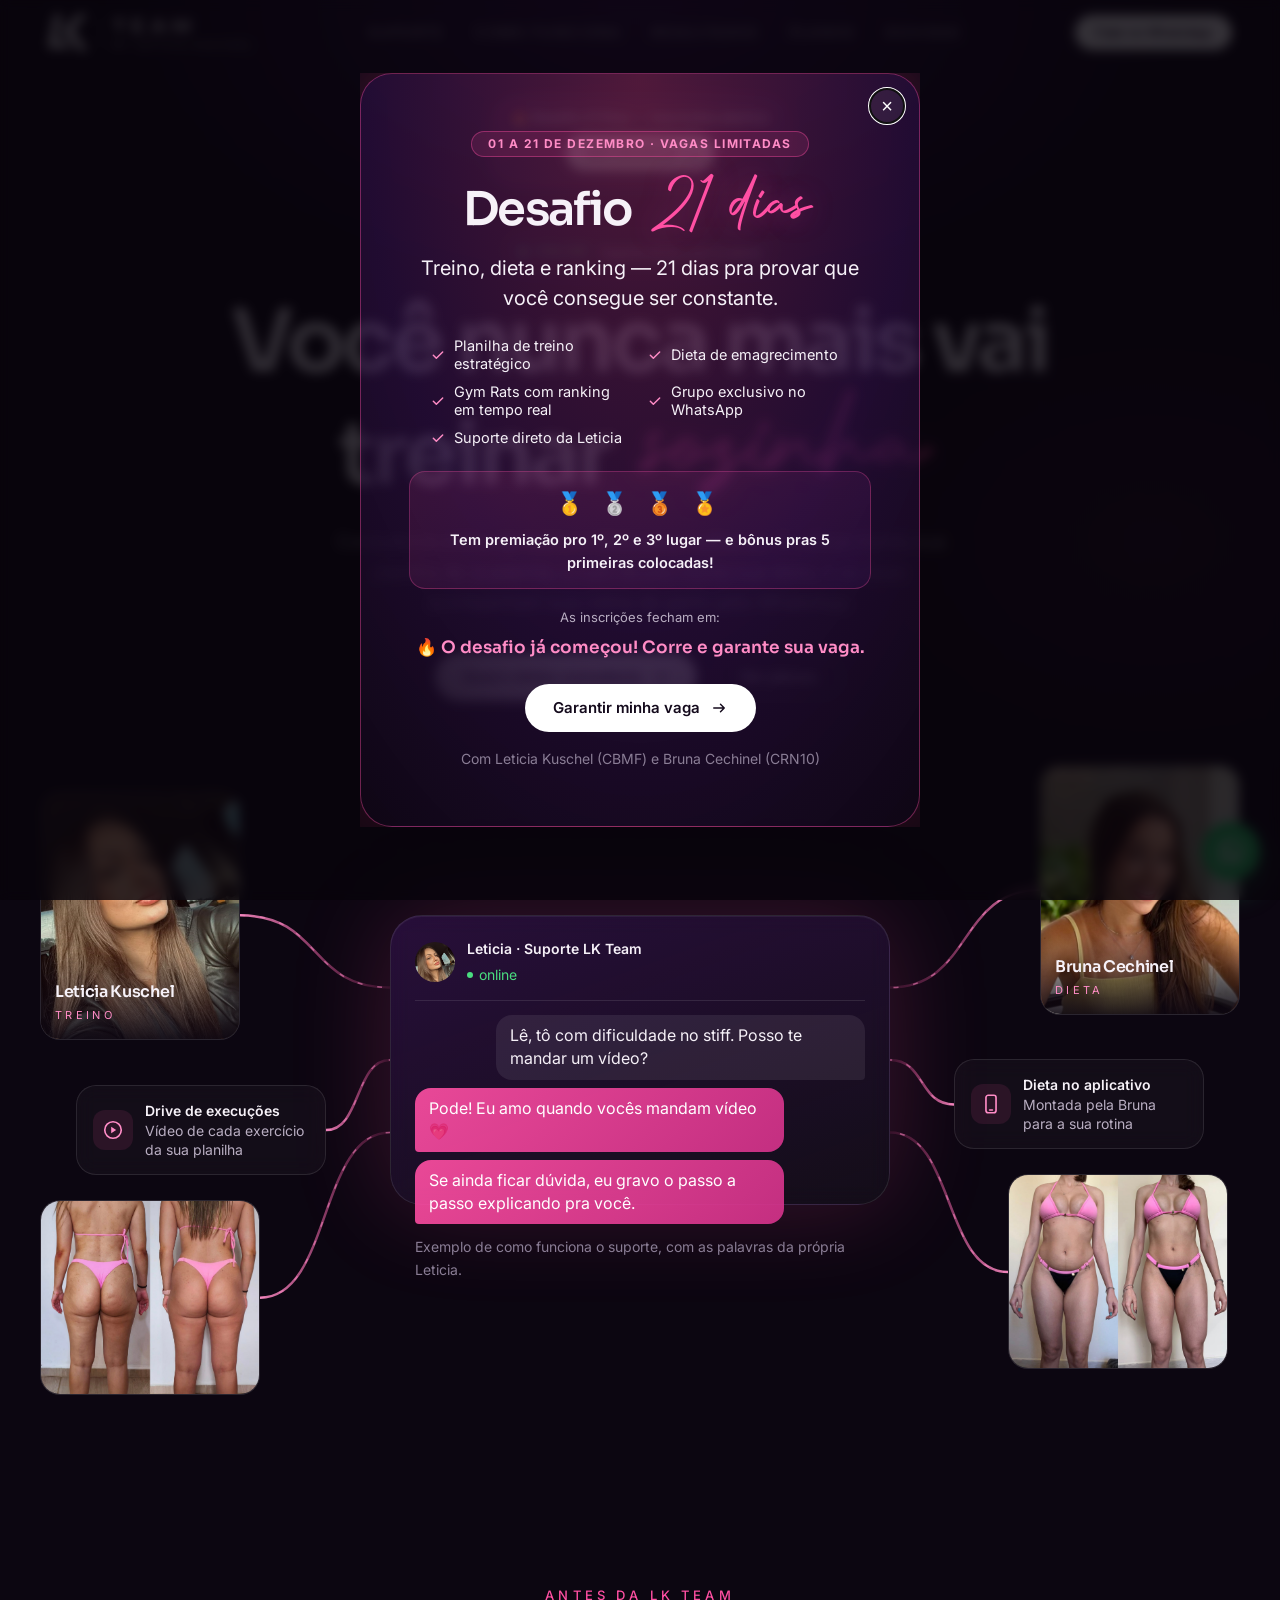
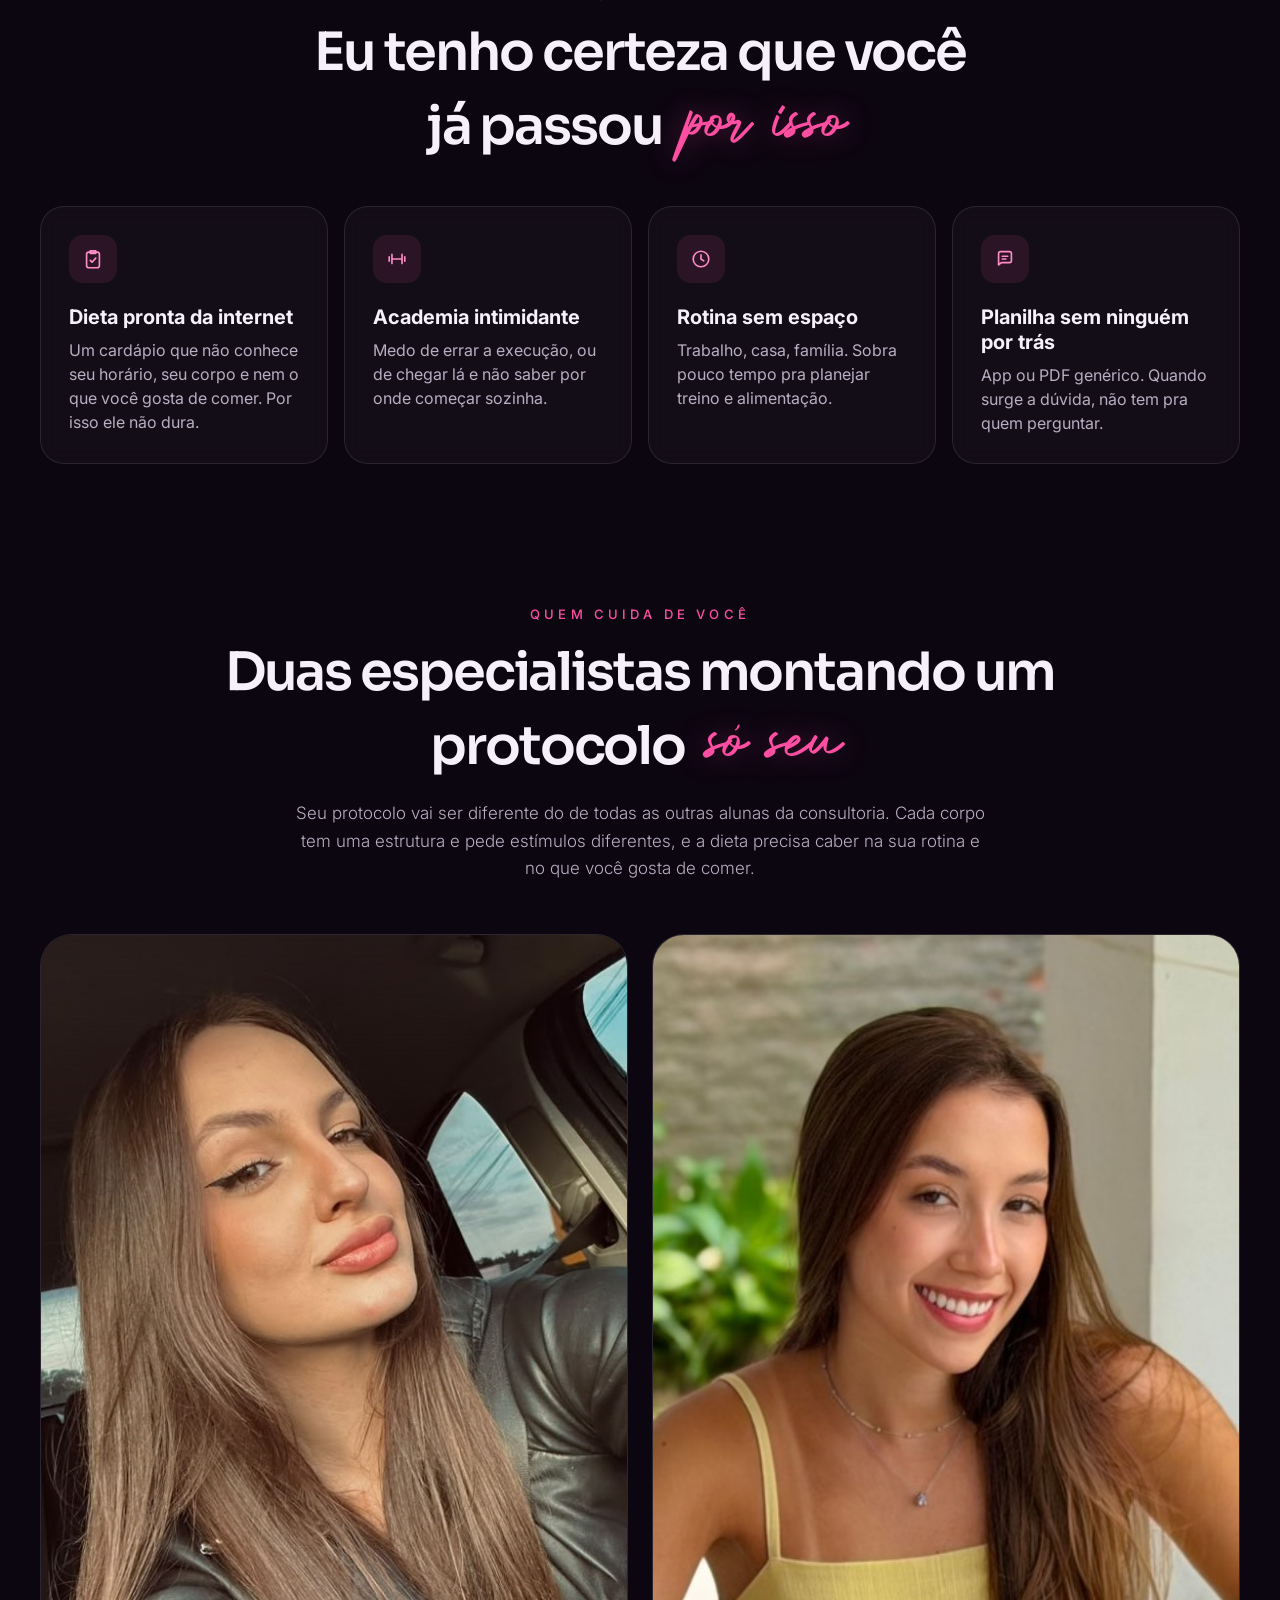
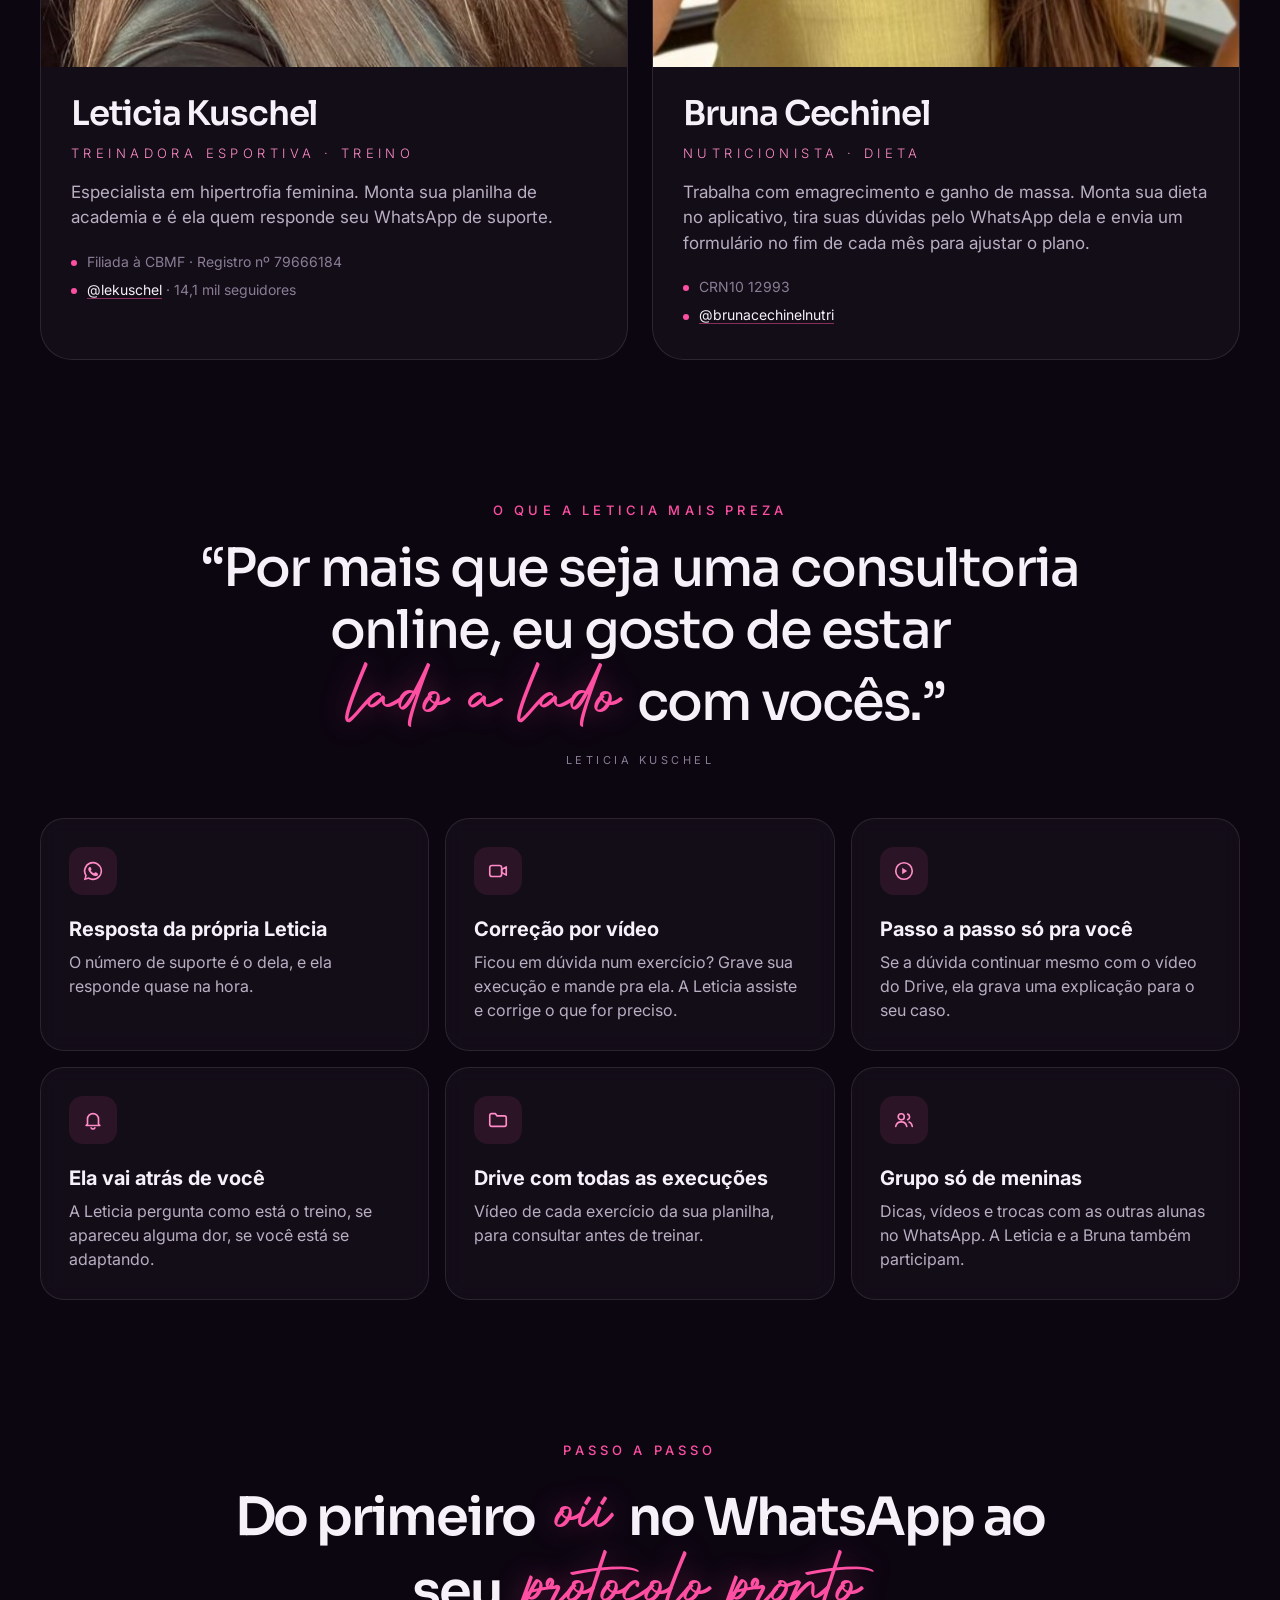
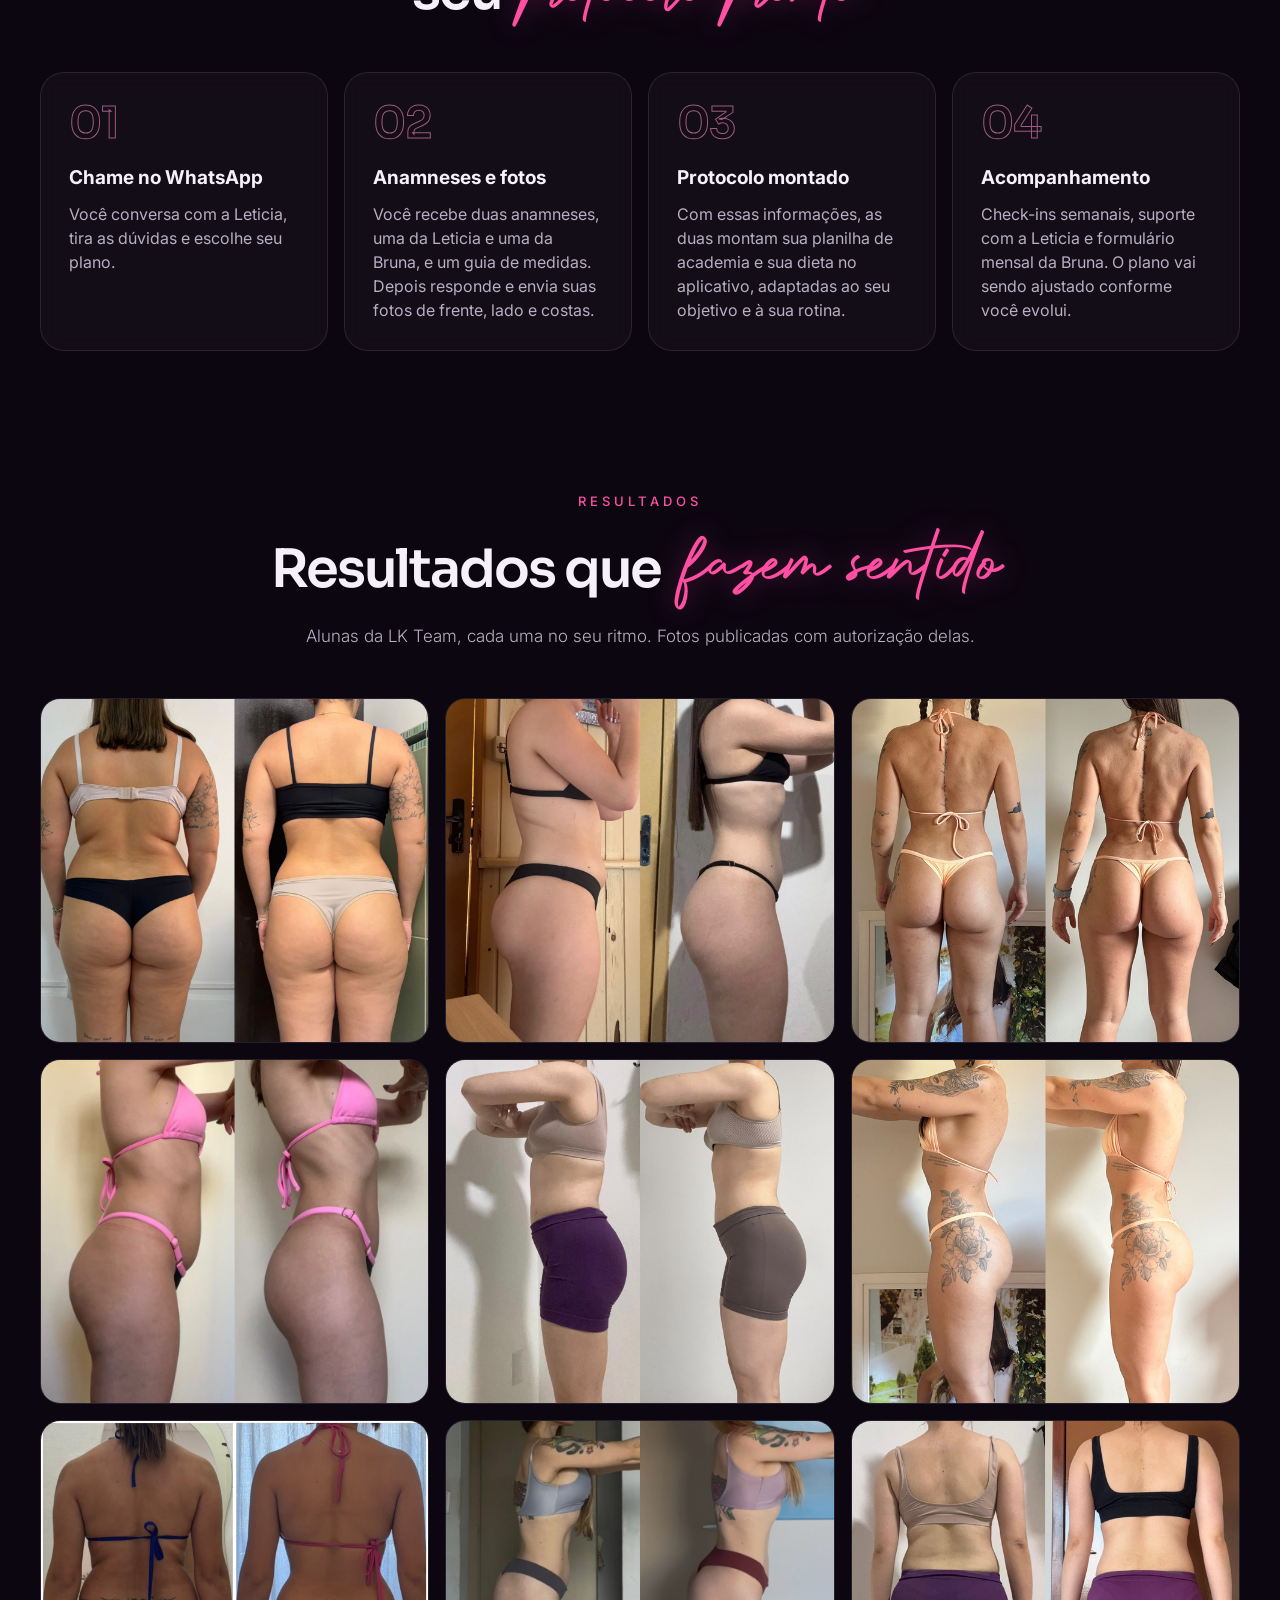
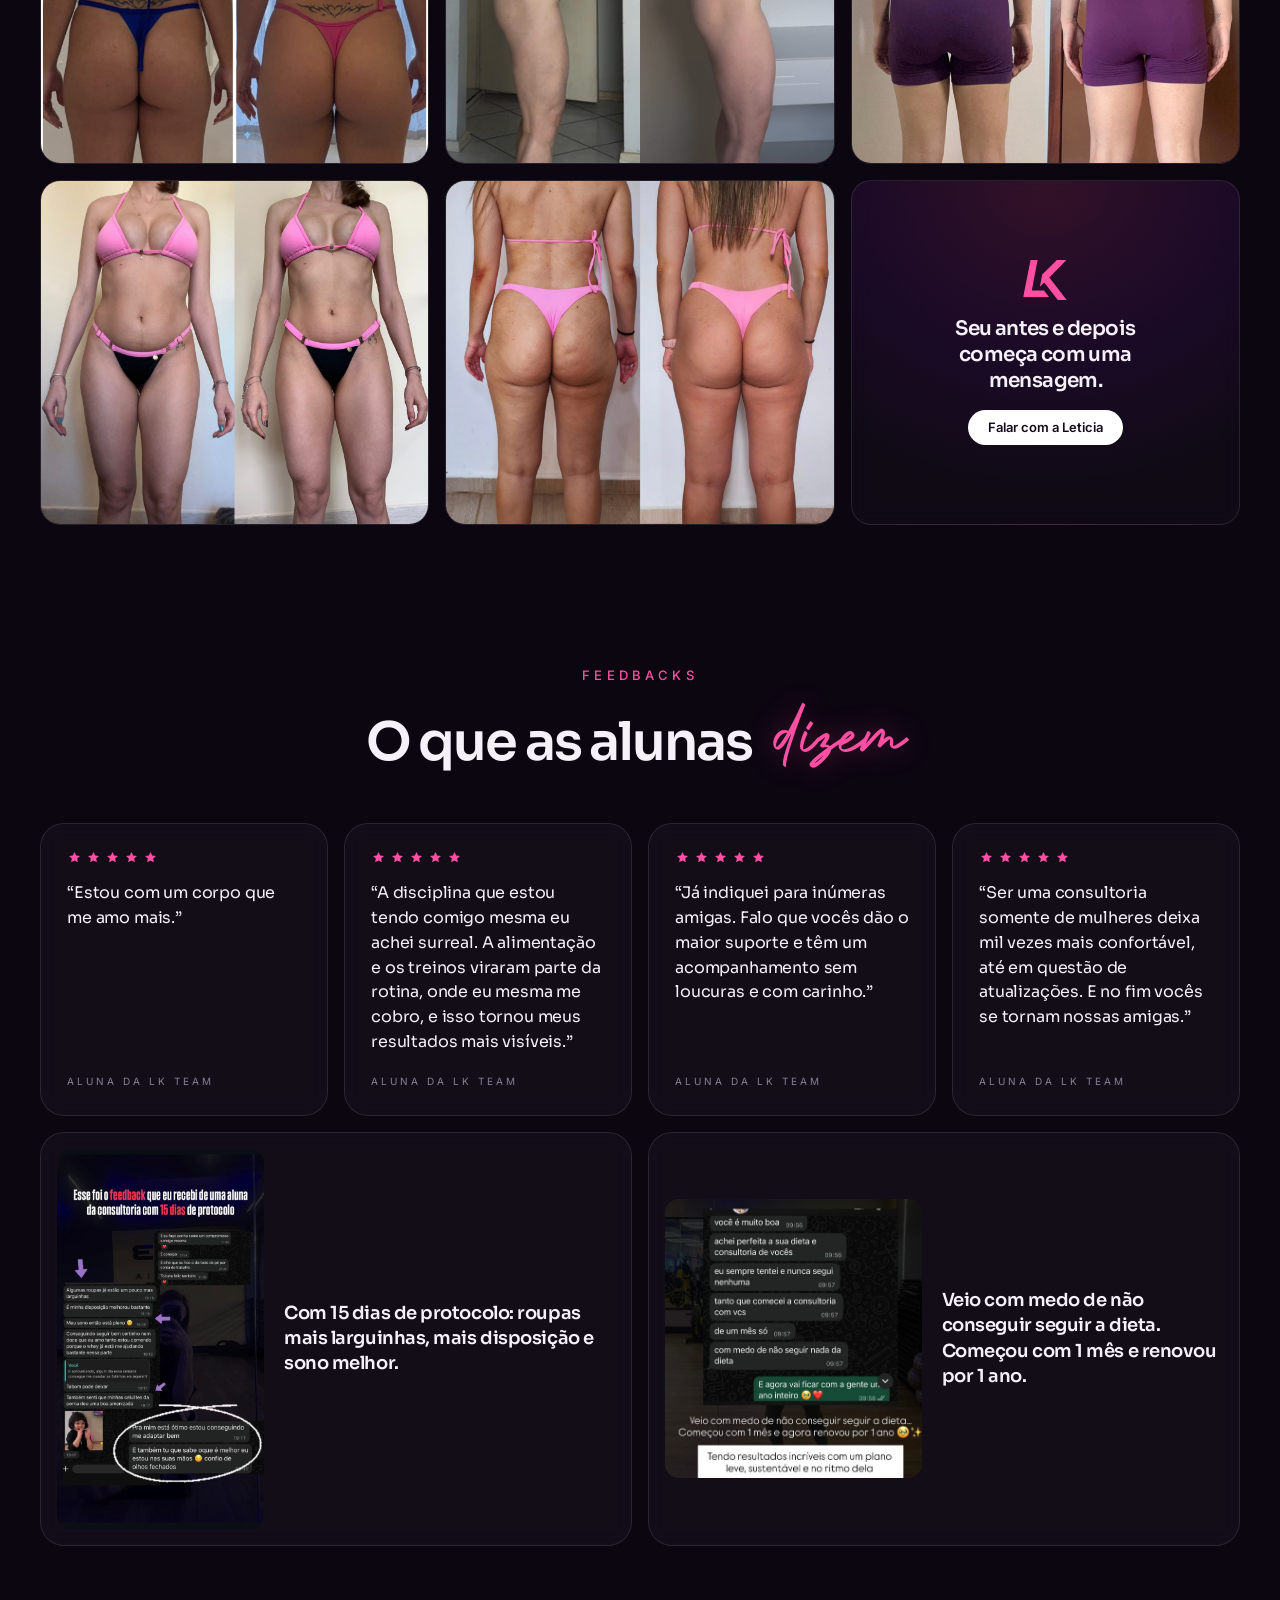
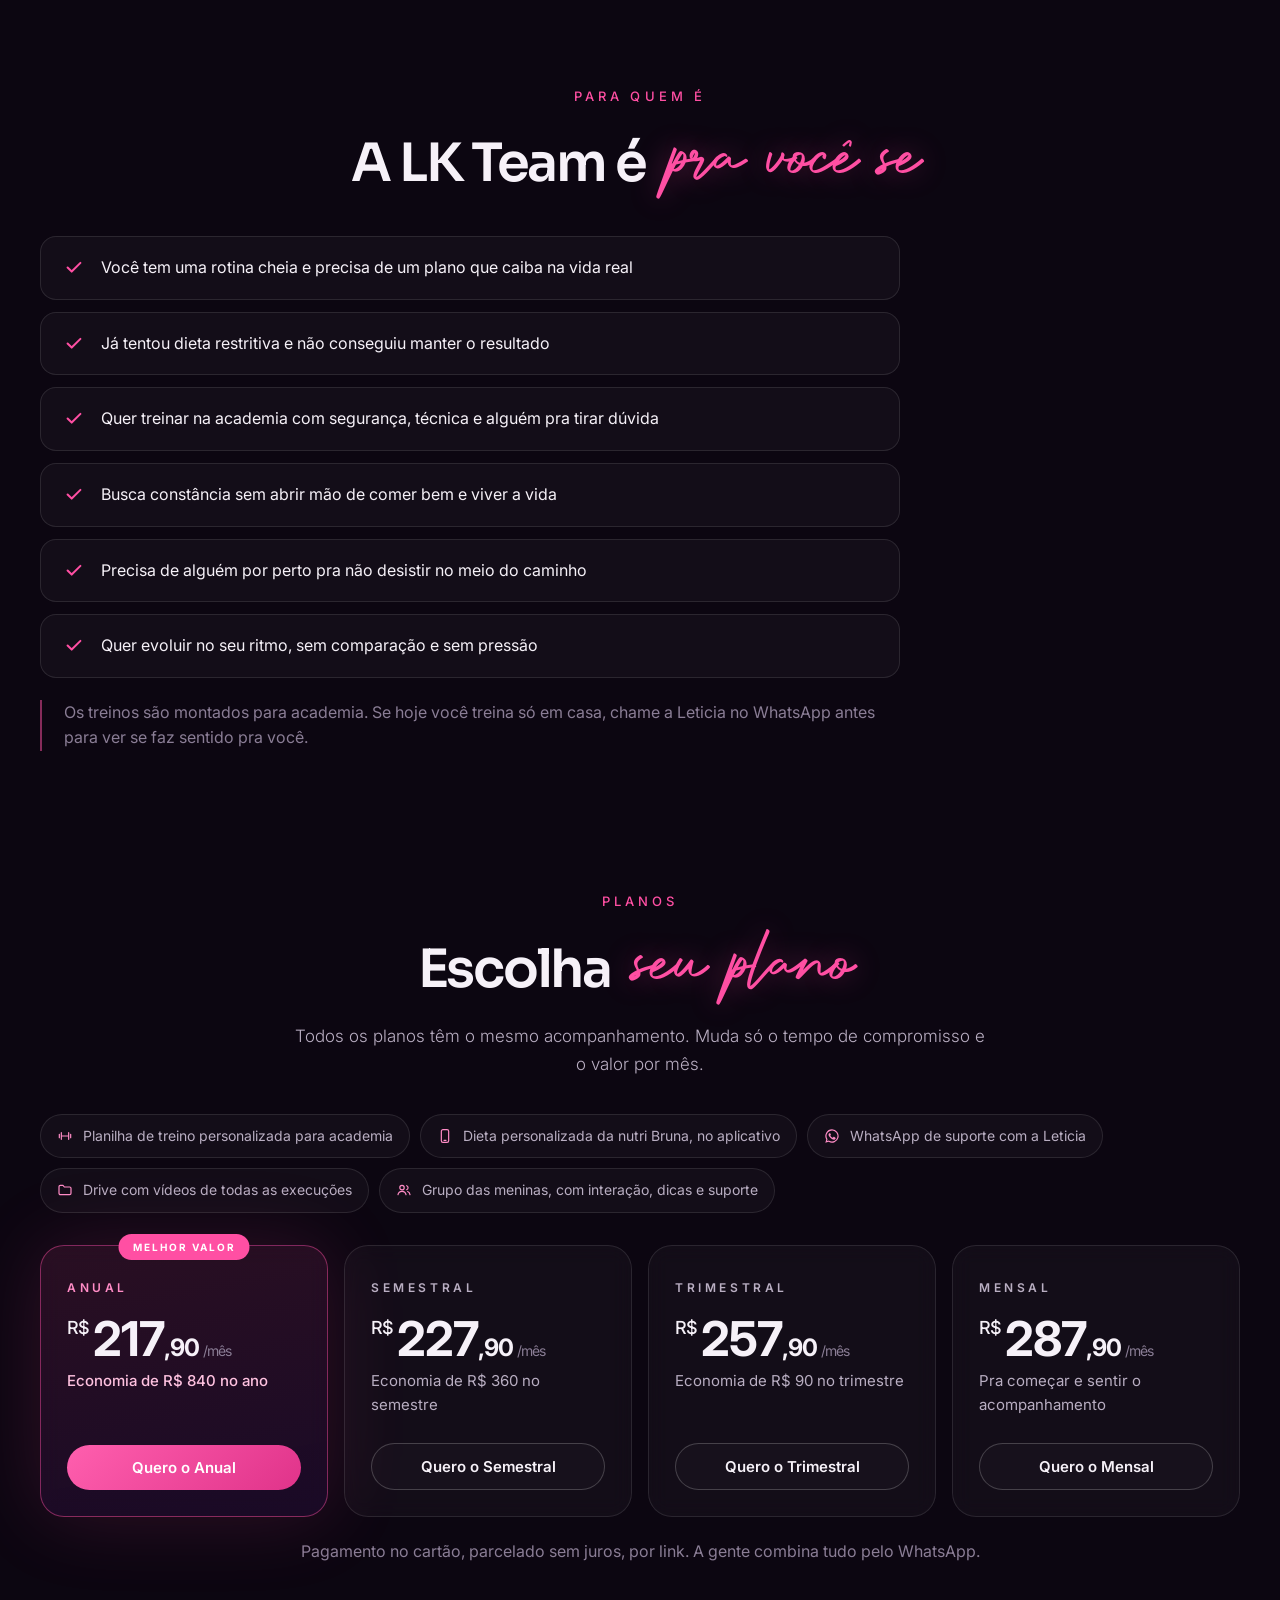
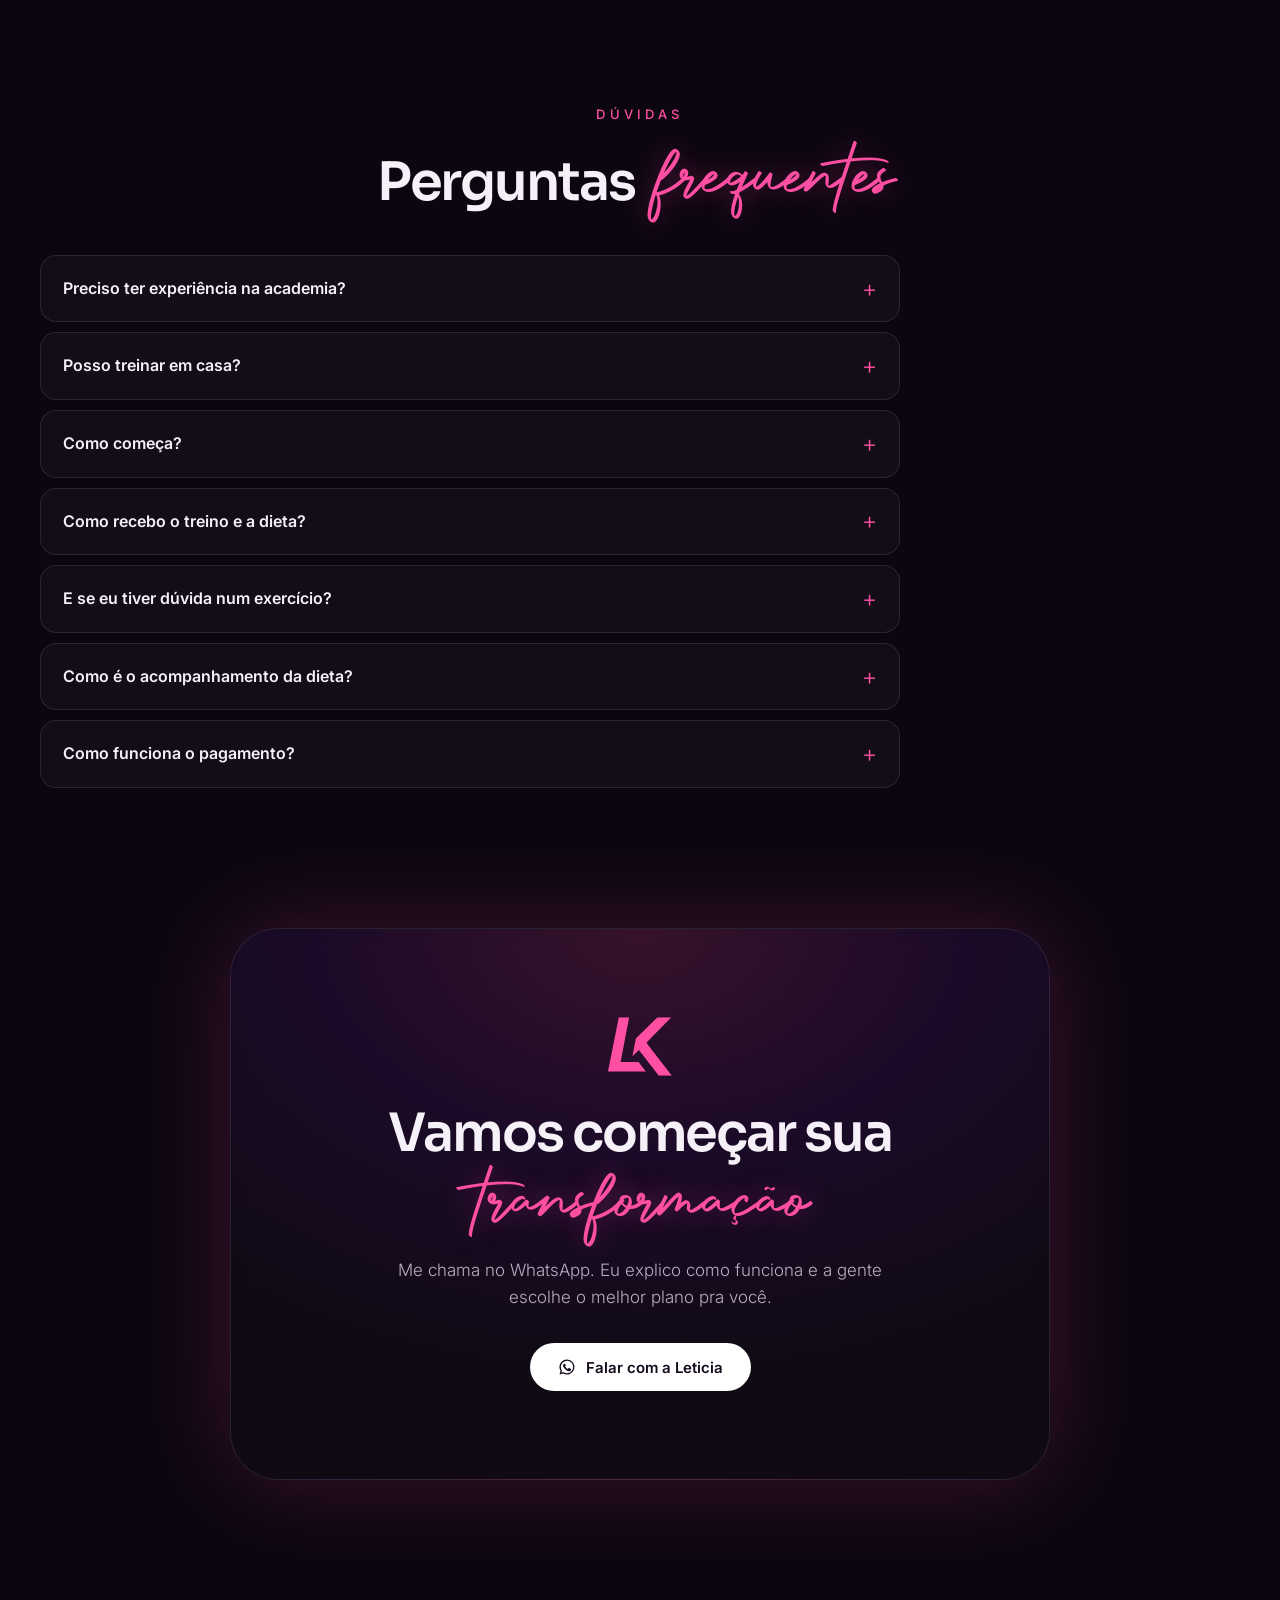
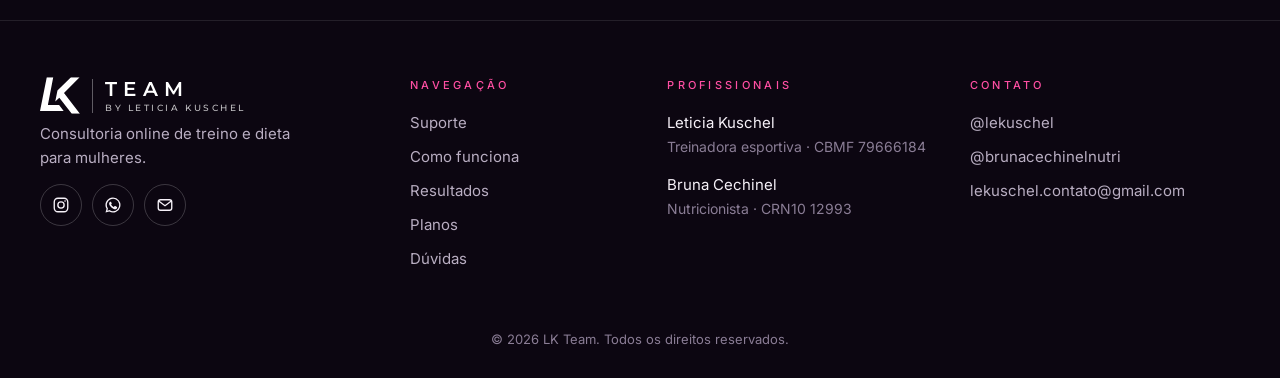
==== commit 3728dc04: "Resume o teaser de premiação do popup numa linha só Mantém os ícones de medalha (🥇🥈🥉🏅), mas troca a " ====
--- a/index.html
+++ b/index.html
@@ -14,7 +14,9 @@
 <link rel="preconnect" href="https://fonts.gstatic.com" crossorigin>
 <link href="https://fonts.googleapis.com/css2?family=Inter:wght@300;400;500;600;700&family=Montserrat:wght@500;600&family=Sora:wght@400;500;600;700&display=swap" rel="stylesheet">
 <link rel="stylesheet" href="assets/css/style.css">
-<script data-goatcounter="https://desafio21diasleticia.goatcounter.com/count" async src="//gc.zgo.at/count.js"></script>
+<!-- Coleta de dados desativada temporariamente neste site (foco no desafio por enquanto)
+<script data-goatcounter="https://siteleticiakuschel.goatcounter.com/count" async src="//gc.zgo.at/count.js"></script>
+-->
 </head>
 <body>
 
@@ -515,13 +517,8 @@
       <li><svg><use href="#i-check"/></svg>Suporte direto da Leticia</li>
     </ul>
     <div class="promo-prize">
-      <p class="promo-prize-title">🏆 Tem premiação pra quem mais pontuar</p>
-      <ul class="promo-prize-list">
-        <li><span class="promo-prize-ico" aria-hidden="true">🥇</span><span><strong>1º lugar:</strong> dinheiro + day pass no CT com a Leticia + limpeza de pele</span></li>
-        <li><span class="promo-prize-ico" aria-hidden="true">🥈</span><span><strong>2º lugar:</strong> 1 mês de consultoria de treino</span></li>
-        <li><span class="promo-prize-ico" aria-hidden="true">🥉</span><span><strong>3º lugar:</strong> pré-treino + pasta de castanha de caju Eat Clean</span></li>
-        <li><span class="promo-prize-ico" aria-hidden="true">🏅</span><span><strong>Até a 5ª colocada:</strong> voucher de depilação a laser</span></li>
-      </ul>
+      <p class="promo-prize-icons" aria-hidden="true">🥇 🥈 🥉 🏅</p>
+      <p class="promo-prize-title">Tem premiação pro 1º, 2º e 3º lugar — e bônus pras 5 primeiras colocadas!</p>
     </div>
     <p class="promo-timer-label">As inscrições fecham em:</p>
     <div class="promo-timer" id="promoTimerWrap" aria-label="Contagem regressiva para o início do desafio">
--- a/assets/css/style.css
+++ b/assets/css/style.css
@@ -154,40 +154,28 @@
   font-size: clamp(18px, 4.6vw, 20px); line-height: 1.5; color: var(--txt); font-weight: 400;
 }
 .promo-benefits {
-  list-style: none; margin: 0 auto 24px; padding: 0; max-width: 340px;
-  display: grid; gap: 12px; text-align: left;
-}
-.promo-benefits li { display: flex; align-items: center; gap: 10px; font-size: 17px; color: var(--txt); }
-.promo-benefits svg { flex: none; width: 19px; height: 19px; color: var(--rosa-claro); }
+  list-style: none; margin: 0 auto 24px; padding: 0; max-width: 420px;
+  display: grid; grid-template-columns: 1fr 1fr; gap: 10px 14px; text-align: left;
+}
+.promo-benefits li { display: flex; align-items: center; gap: 8px; font-size: 14.5px; line-height: 1.25; color: var(--txt); }
+.promo-benefits svg { flex: none; width: 16px; height: 16px; color: var(--rosa-claro); }
 .promo-prize {
-  margin: 0 0 26px; padding: 18px 20px; border-radius: var(--r-sm); text-align: left;
+  margin: 0 0 18px; padding: 14px 18px; border-radius: var(--r-sm); text-align: center;
   background: linear-gradient(160deg, rgba(255, 79, 163, .12), rgba(91, 31, 134, .14));
   border: 1px solid rgba(255, 79, 163, .3);
 }
-.promo-prize-title { margin: 0 0 12px; font-size: 16px; font-weight: 600; color: var(--txt); text-align: center; }
-.promo-prize-list { list-style: none; margin: 0; padding: 0; display: grid; gap: 8px; }
-.promo-prize-list li {
-  display: flex; align-items: center; gap: 12px;
-  padding: 10px 14px; border-radius: var(--r-sm);
-  background: rgba(255, 255, 255, .05); border: 1px solid var(--line);
-  font-size: 16px; line-height: 1.4; color: var(--txt-2);
-}
-.promo-prize-list li:first-child {
-  background: linear-gradient(135deg, rgba(255, 196, 102, .18), rgba(255, 196, 102, .06));
-  border-color: rgba(255, 196, 102, .45);
-}
-.promo-prize-ico { flex: none; font-size: 20px; line-height: 1; }
-.promo-prize-list strong { color: var(--txt); }
-.promo-timer-label { margin: 0 0 12px; font-size: 15px; color: var(--txt-2); }
-.promo-timer { display: flex; gap: 10px; justify-content: center; flex-wrap: wrap; margin: 0 0 28px; }
+.promo-prize-icons { margin: 0 0 6px; font-size: 22px; letter-spacing: 6px; }
+.promo-prize-title { margin: 0; font-size: 14.5px; font-weight: 600; color: var(--txt); }
+.promo-timer-label { margin: 0 0 8px; font-size: 13px; color: var(--txt-2); }
+.promo-timer { display: flex; gap: 8px; justify-content: center; flex-wrap: wrap; margin: 0 0 18px; }
 .promo-timer-block {
-  min-width: 72px; padding: 14px 10px 10px;
+  min-width: 56px; padding: 9px 7px 7px;
   background: var(--glass-2); border: 1px solid var(--line);
   border-radius: var(--r-sm); text-align: center;
 }
-.promo-num { display: block; font: 700 32px/1 var(--serif); letter-spacing: -.02em; color: var(--txt); }
-.promo-label { margin-top: 6px; display: block; font-size: 12px; font-weight: 500; letter-spacing: .22em; text-transform: uppercase; color: var(--txt-3); }
-.promo-timer-sep { font: 600 28px/1 var(--serif); color: var(--txt-3); align-self: center; padding-bottom: 12px; }
+.promo-num { display: block; font: 700 22px/1 var(--serif); letter-spacing: -.02em; color: var(--txt); }
+.promo-label { margin-top: 3px; display: block; font-size: 9px; font-weight: 500; letter-spacing: .18em; text-transform: uppercase; color: var(--txt-3); }
+.promo-timer-sep { font: 600 20px/1 var(--serif); color: var(--txt-3); align-self: center; padding-bottom: 8px; }
 .promo-timer-msg { display: none; margin: 0 0 24px; font: 600 17px/1.4 var(--serif); color: var(--rosa-claro); }
 .promo-trust { margin: 16px 0 0; font-size: 14px; color: var(--txt-3); }
 
@@ -525,8 +513,6 @@
   .promo-banner-scroll { padding: 40px 20px; }
   .promo-close { top: 10px; right: 10px; width: 32px; height: 32px; }
   .promo-timer-sep { display: none; }
-  .promo-timer-block { min-width: 64px; padding: 12px 8px 10px; }
-  .promo-num { font-size: 27px; }
   .promo-strip-wrap { padding: 88px 12px 0; }
   .promo-strip { padding: 12px 18px; gap: 8px; }
   .promo-strip-text { font-size: 12.5px; }
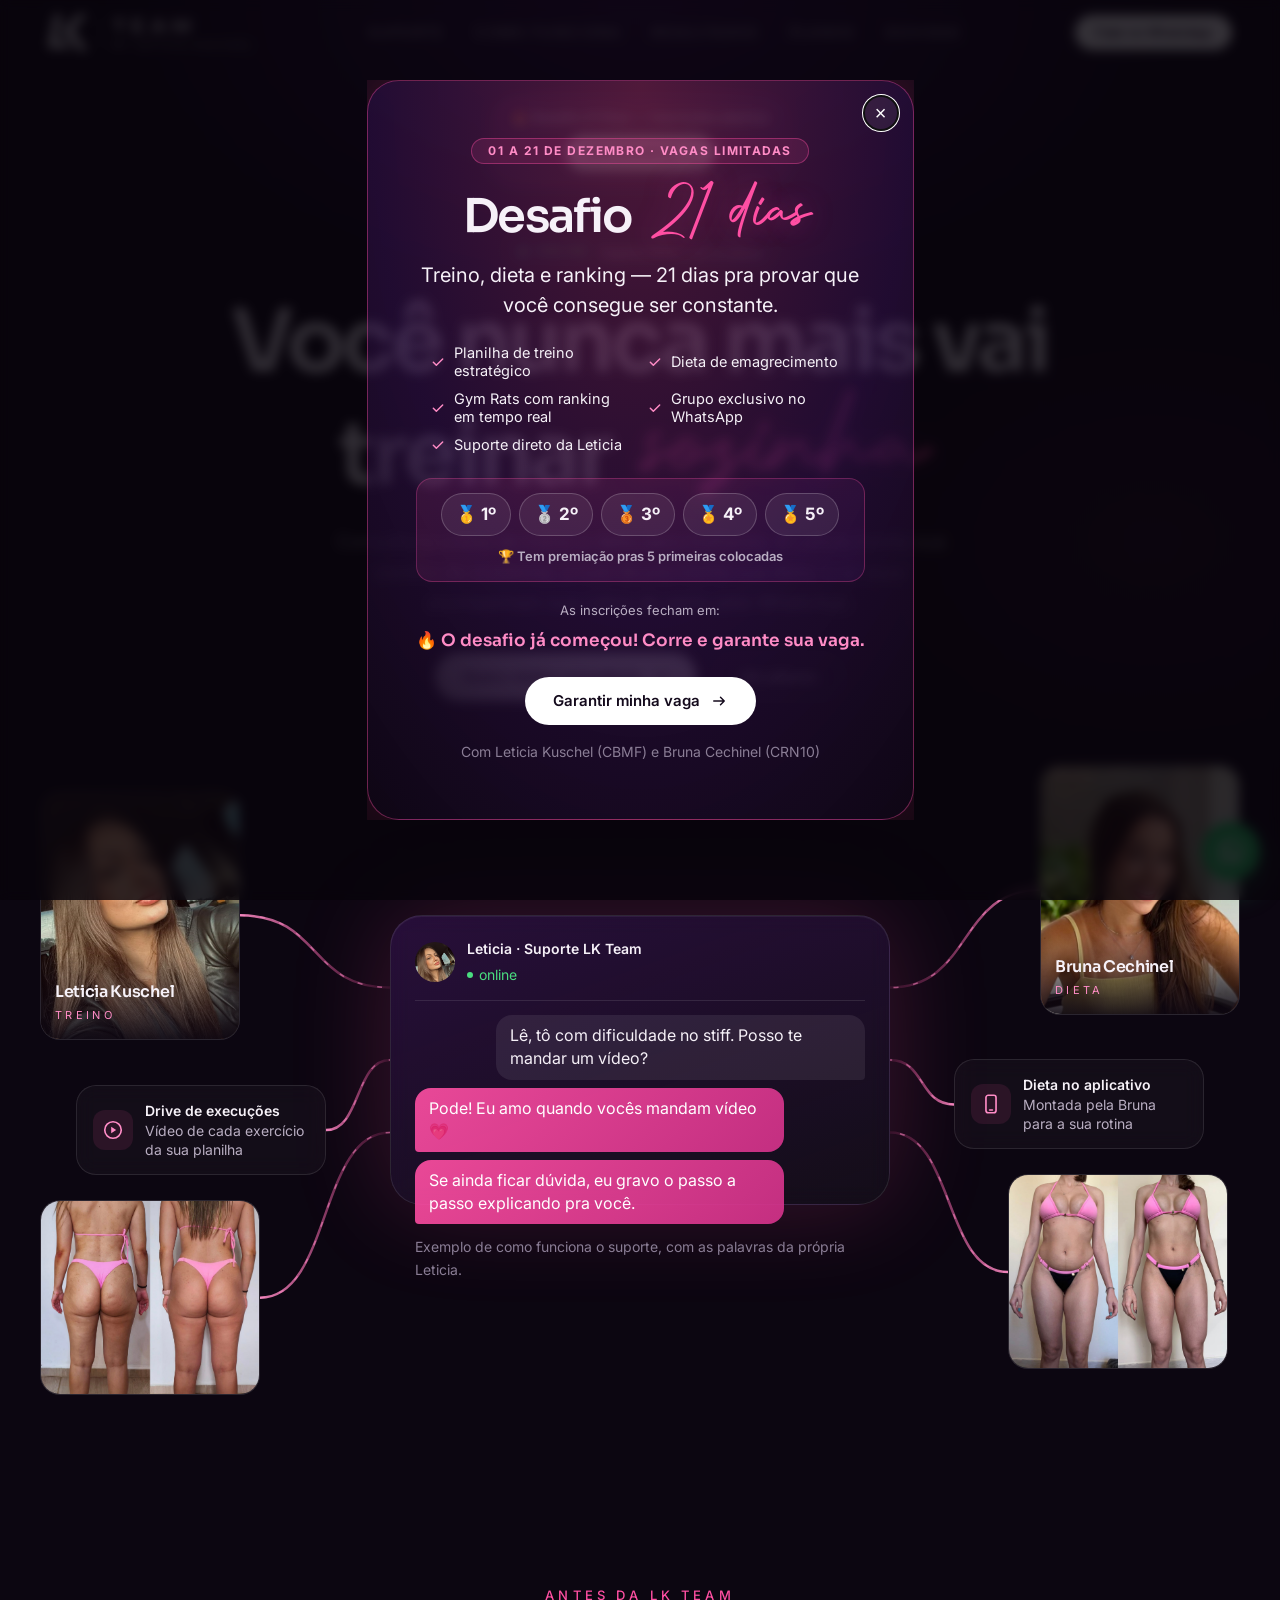
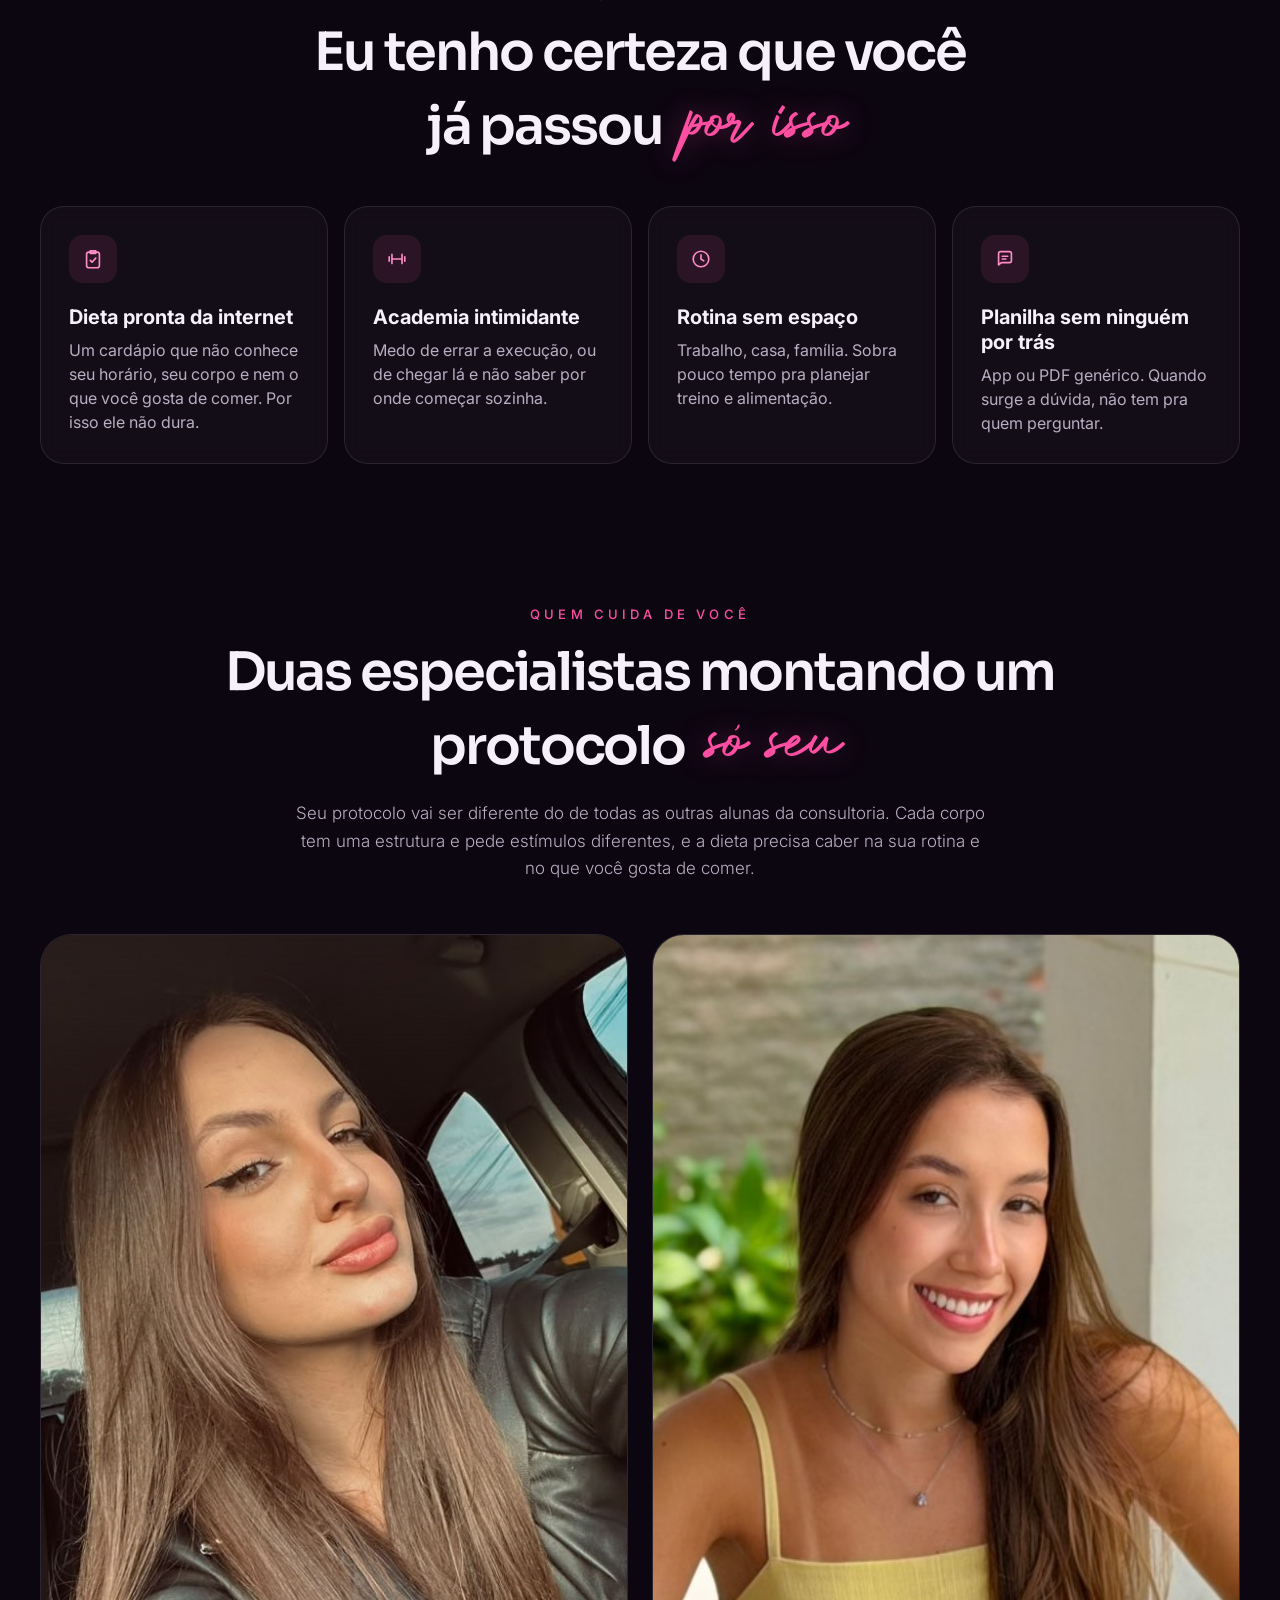
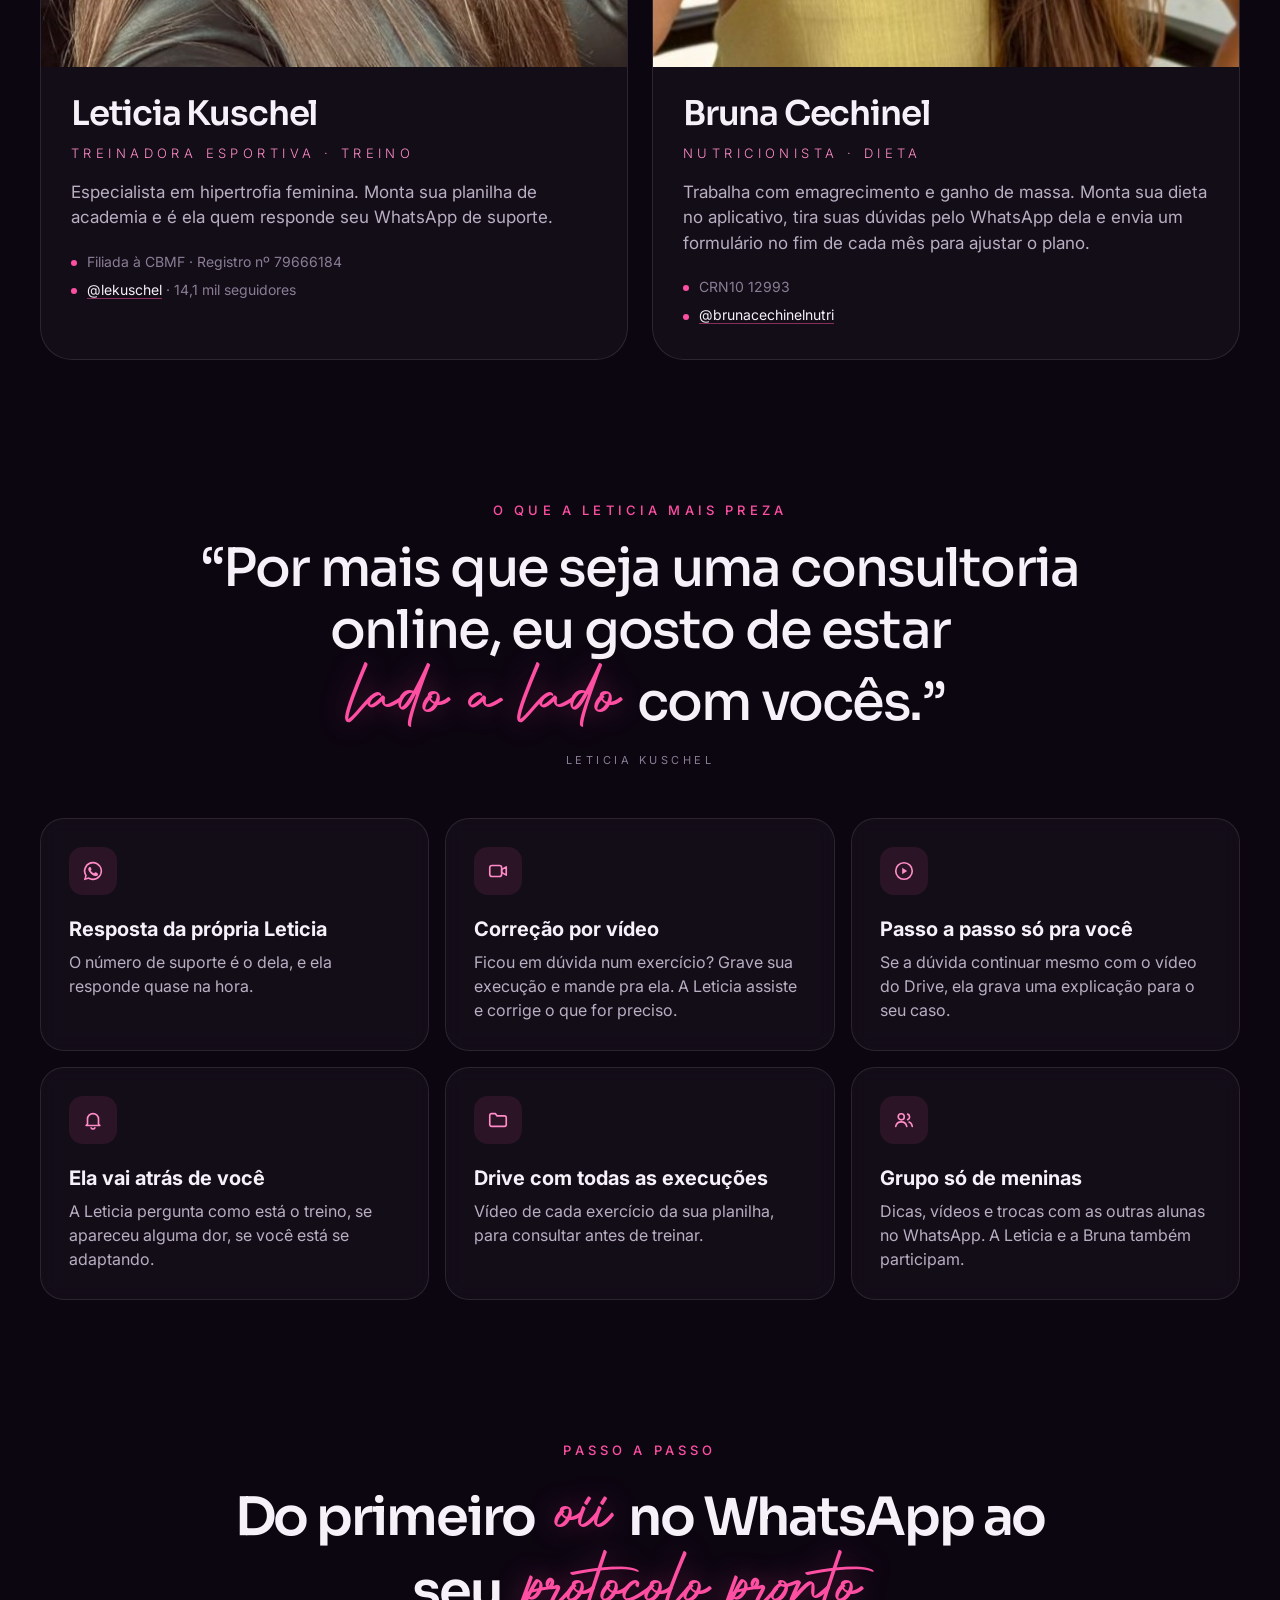
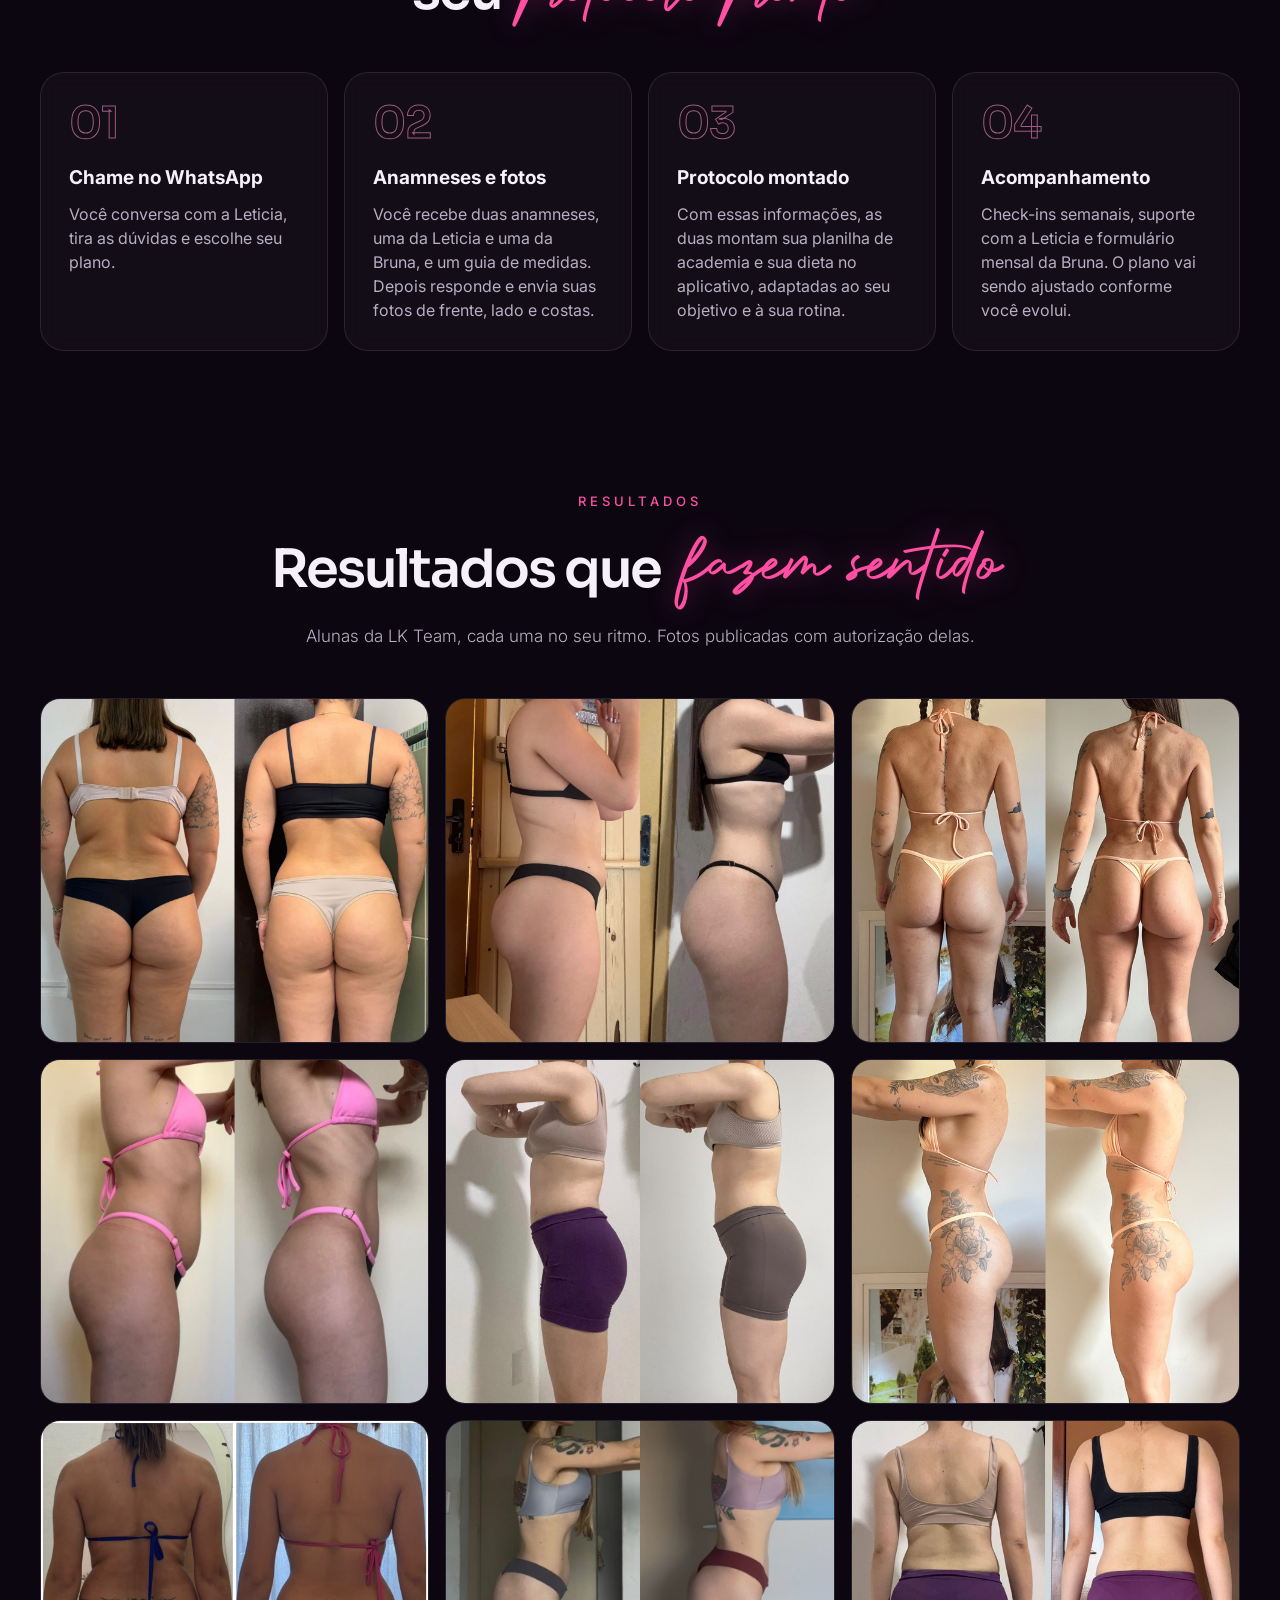
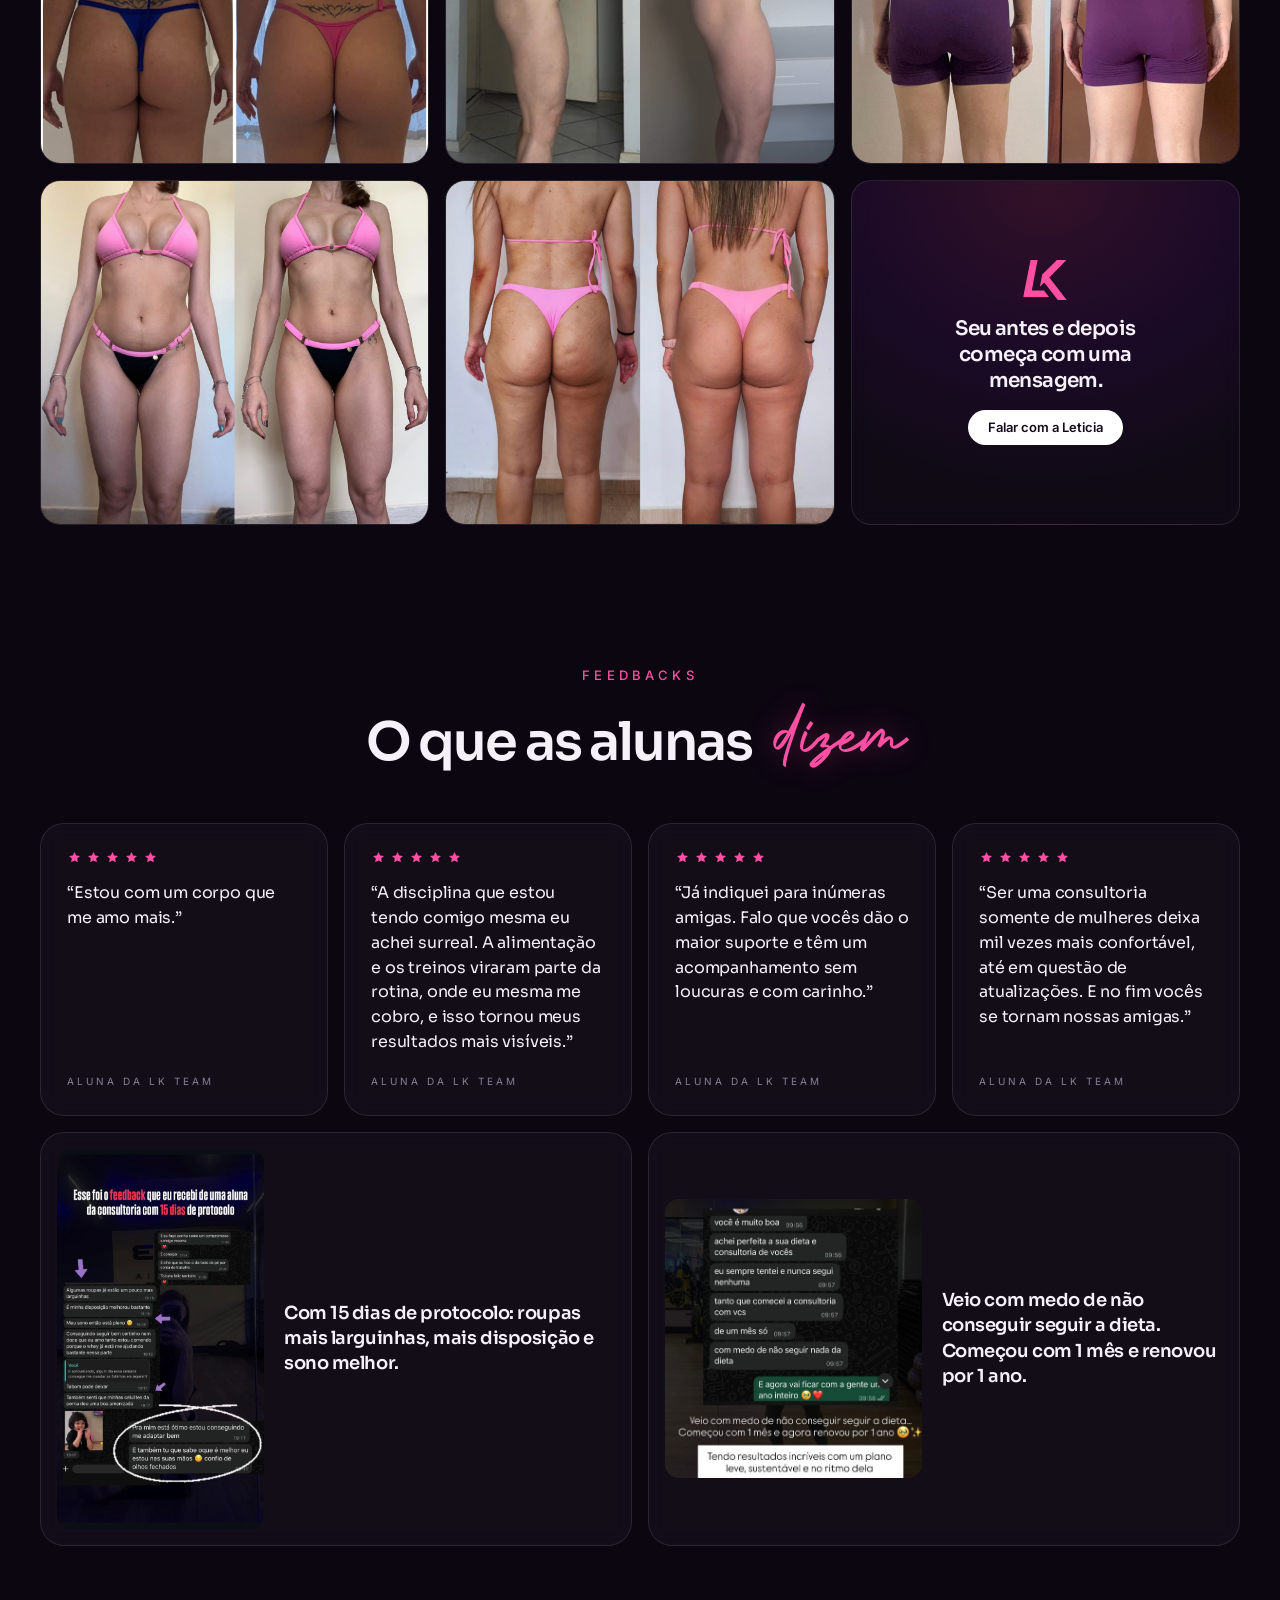
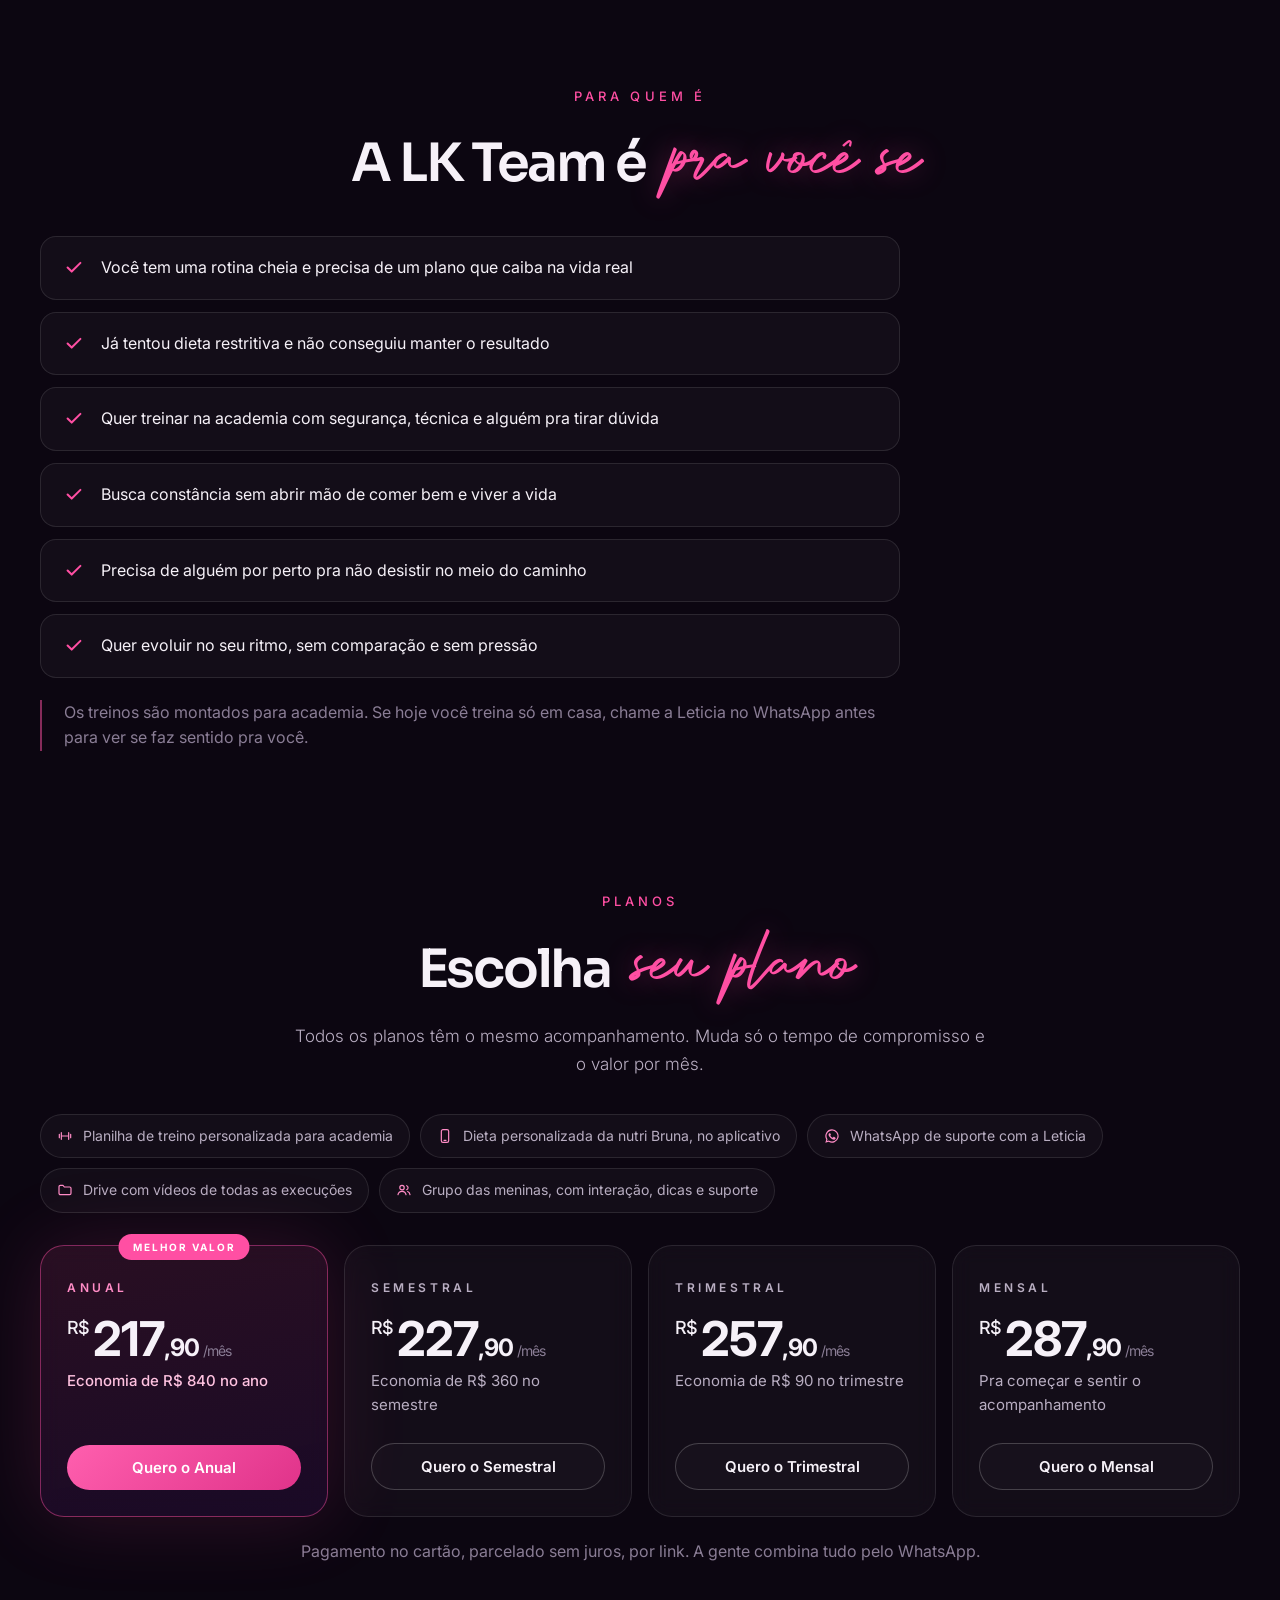
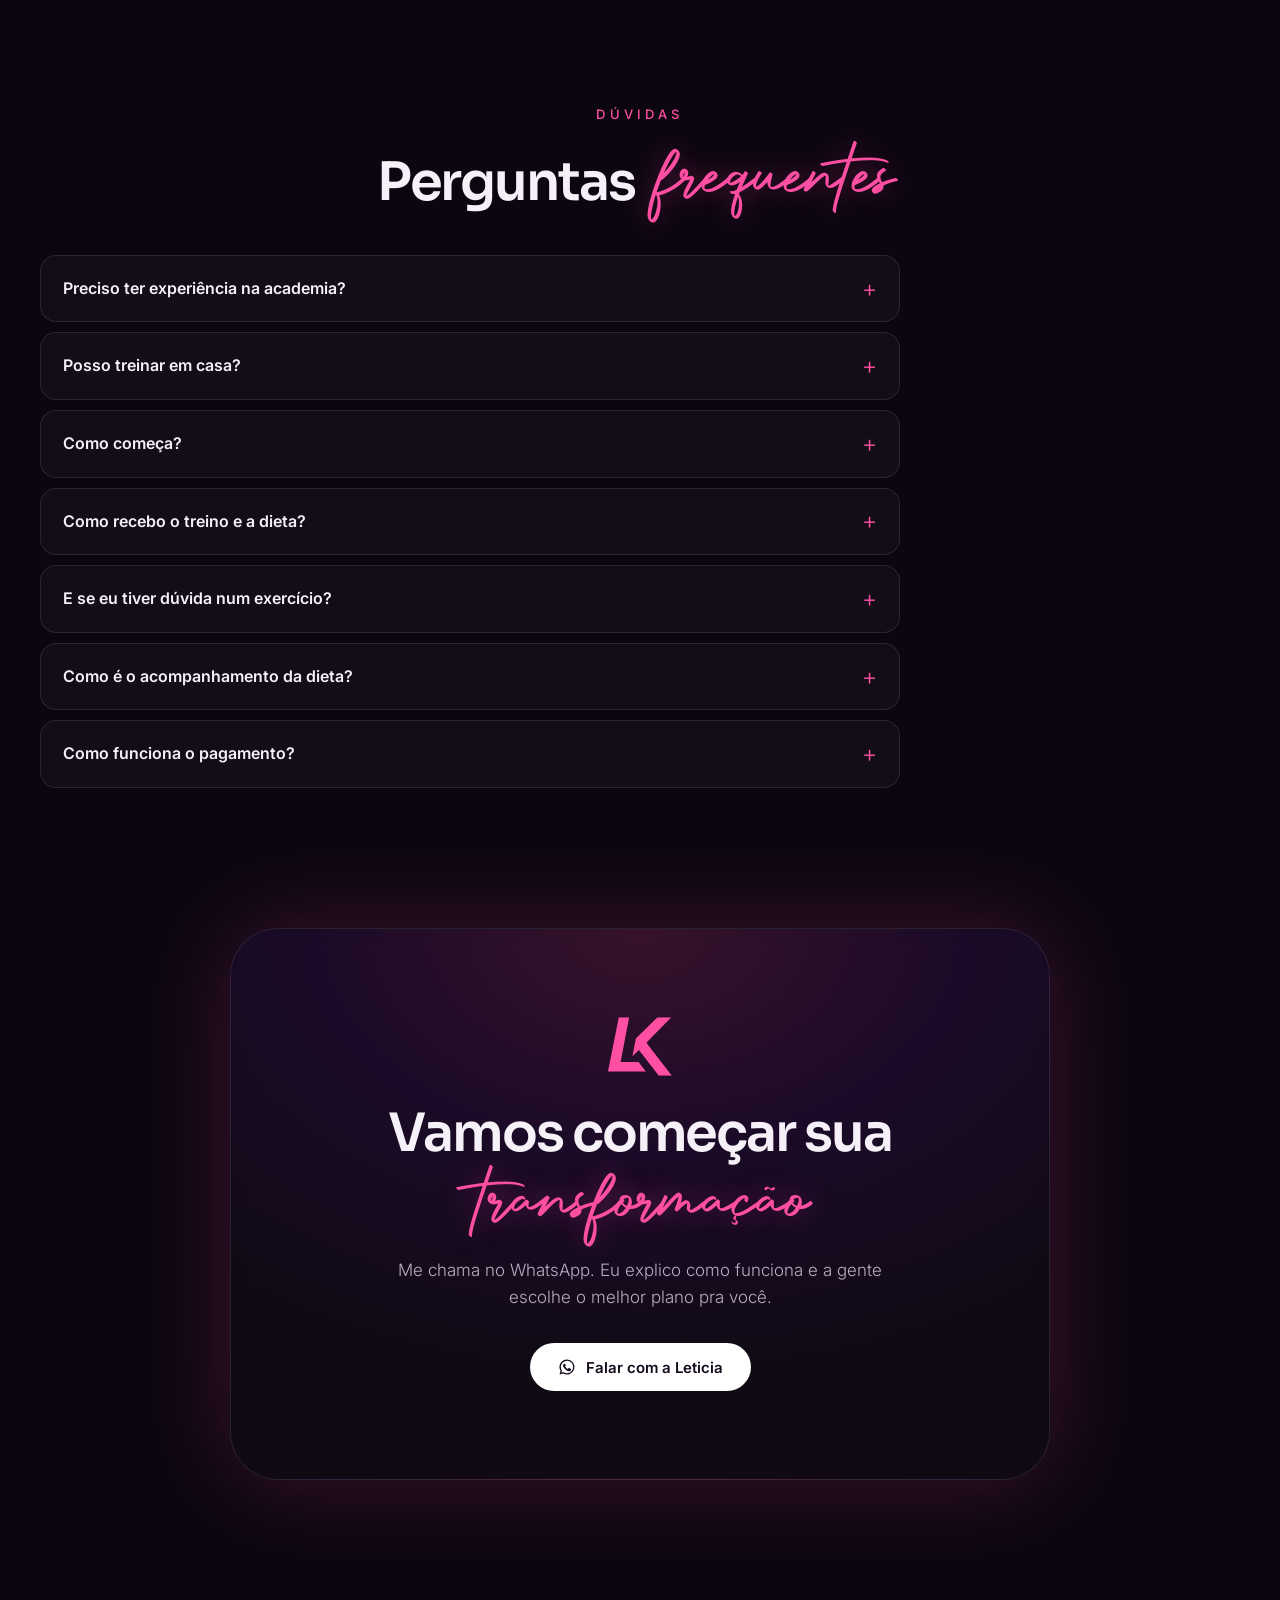
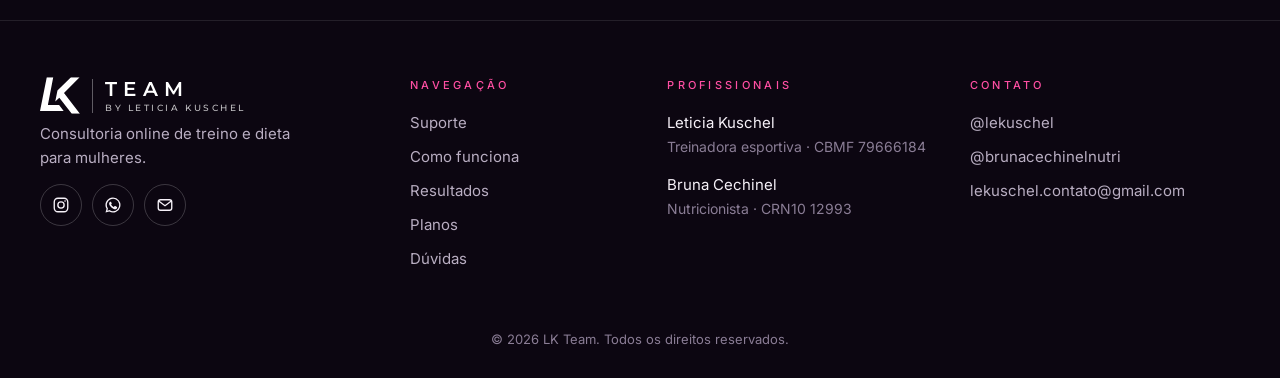
==== commit 11b67279: "Reorganiza o teaser de premiação do popup em chips numerados Mostra 1º a 5º lugar em ordem como chip" ====
--- a/index.html
+++ b/index.html
@@ -517,8 +517,14 @@
       <li><svg><use href="#i-check"/></svg>Suporte direto da Leticia</li>
     </ul>
     <div class="promo-prize">
-      <p class="promo-prize-icons" aria-hidden="true">🥇 🥈 🥉 🏅</p>
-      <p class="promo-prize-title">Tem premiação pro 1º, 2º e 3º lugar — e bônus pras 5 primeiras colocadas!</p>
+      <div class="promo-prize-row">
+        <span class="promo-prize-chip">🥇 1º</span>
+        <span class="promo-prize-chip">🥈 2º</span>
+        <span class="promo-prize-chip">🥉 3º</span>
+        <span class="promo-prize-chip">🏅 4º</span>
+        <span class="promo-prize-chip">🏅 5º</span>
+      </div>
+      <p class="promo-prize-title">🏆 Tem premiação pras 5 primeiras colocadas</p>
     </div>
     <p class="promo-timer-label">As inscrições fecham em:</p>
     <div class="promo-timer" id="promoTimerWrap" aria-label="Contagem regressiva para o início do desafio">
--- a/assets/css/style.css
+++ b/assets/css/style.css
@@ -164,8 +164,14 @@
   background: linear-gradient(160deg, rgba(255, 79, 163, .12), rgba(91, 31, 134, .14));
   border: 1px solid rgba(255, 79, 163, .3);
 }
-.promo-prize-icons { margin: 0 0 6px; font-size: 22px; letter-spacing: 6px; }
-.promo-prize-title { margin: 0; font-size: 14.5px; font-weight: 600; color: var(--txt); }
+.promo-prize-title { margin: 10px 0 0; font-size: 13px; font-weight: 600; color: var(--txt-2); }
+.promo-prize-row { display: flex; justify-content: center; gap: 8px; flex-wrap: wrap; }
+.promo-prize-chip {
+  display: inline-flex; align-items: center; gap: 6px;
+  padding: 7px 14px; border-radius: 999px;
+  background: rgba(255, 255, 255, .07); border: 1px solid var(--line-2);
+  font-size: 17px; font-weight: 700; color: var(--txt);
+}
 .promo-timer-label { margin: 0 0 8px; font-size: 13px; color: var(--txt-2); }
 .promo-timer { display: flex; gap: 8px; justify-content: center; flex-wrap: wrap; margin: 0 0 18px; }
 .promo-timer-block {
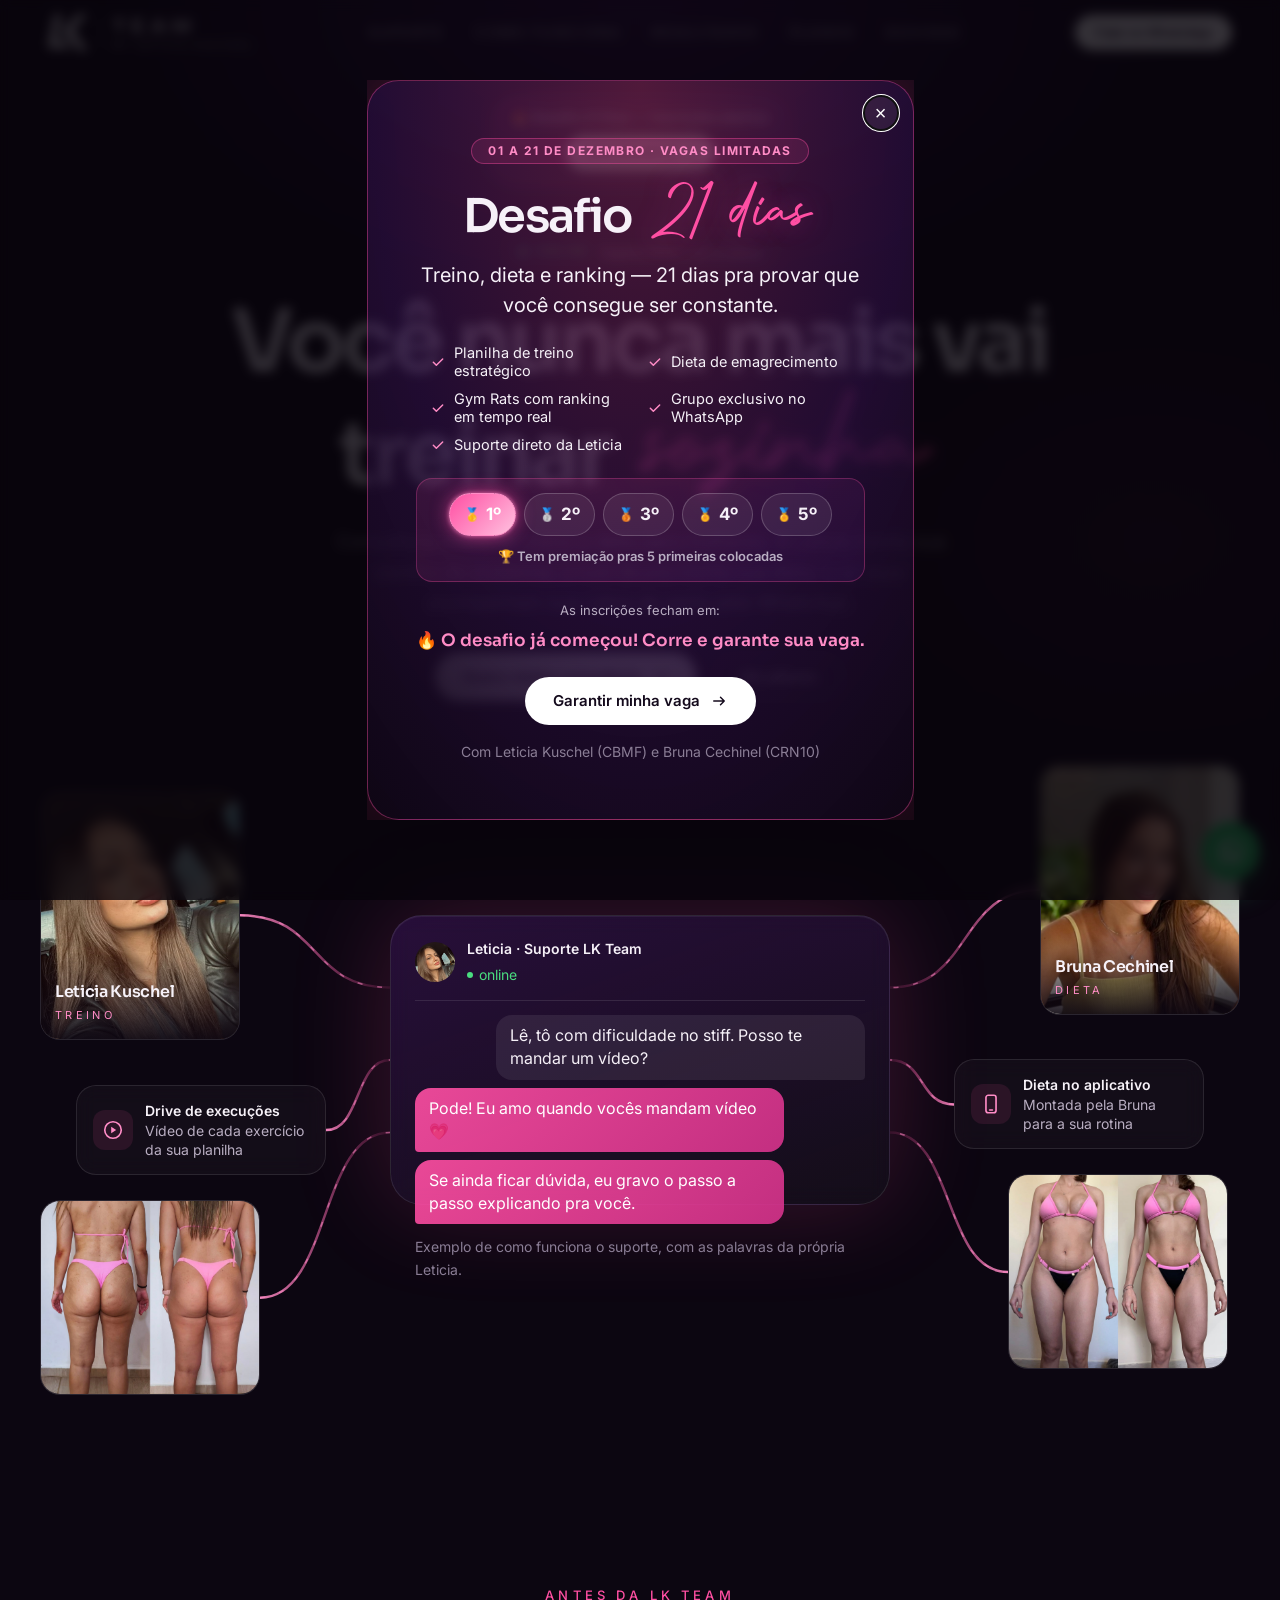
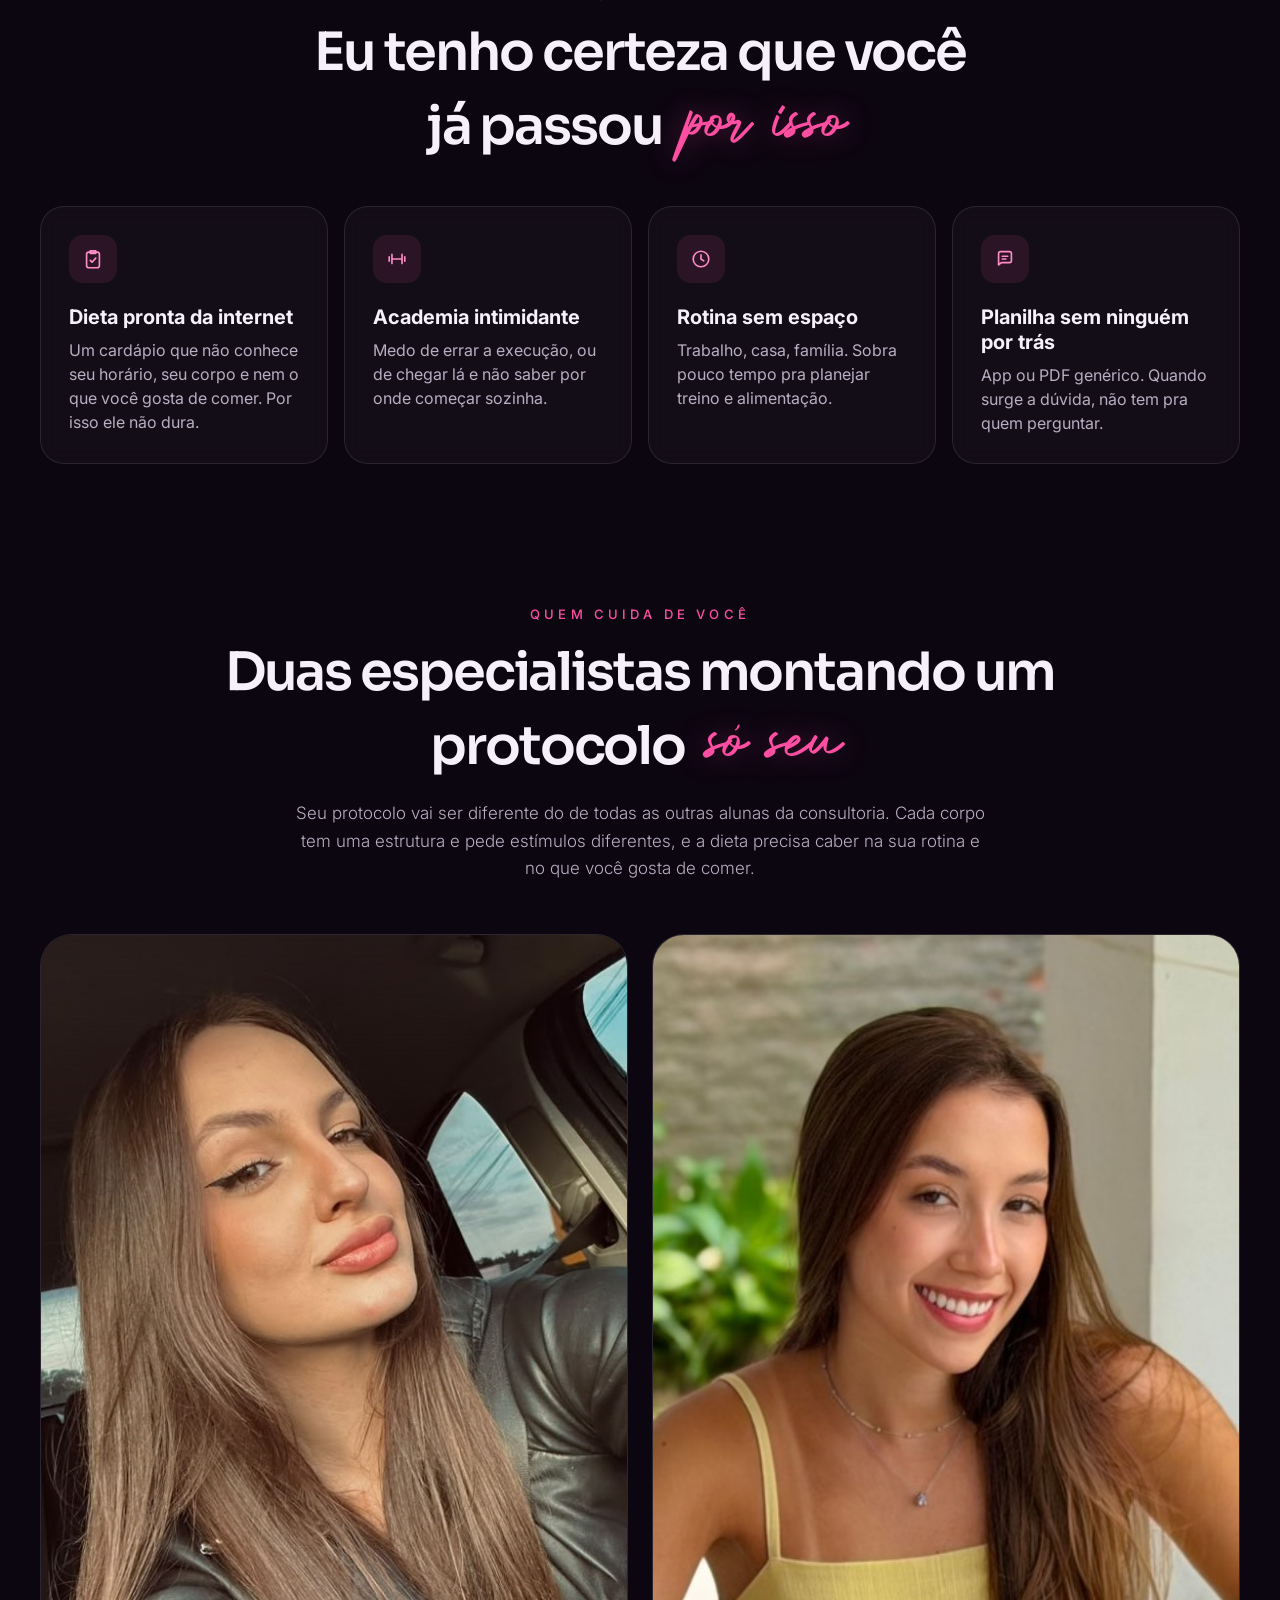
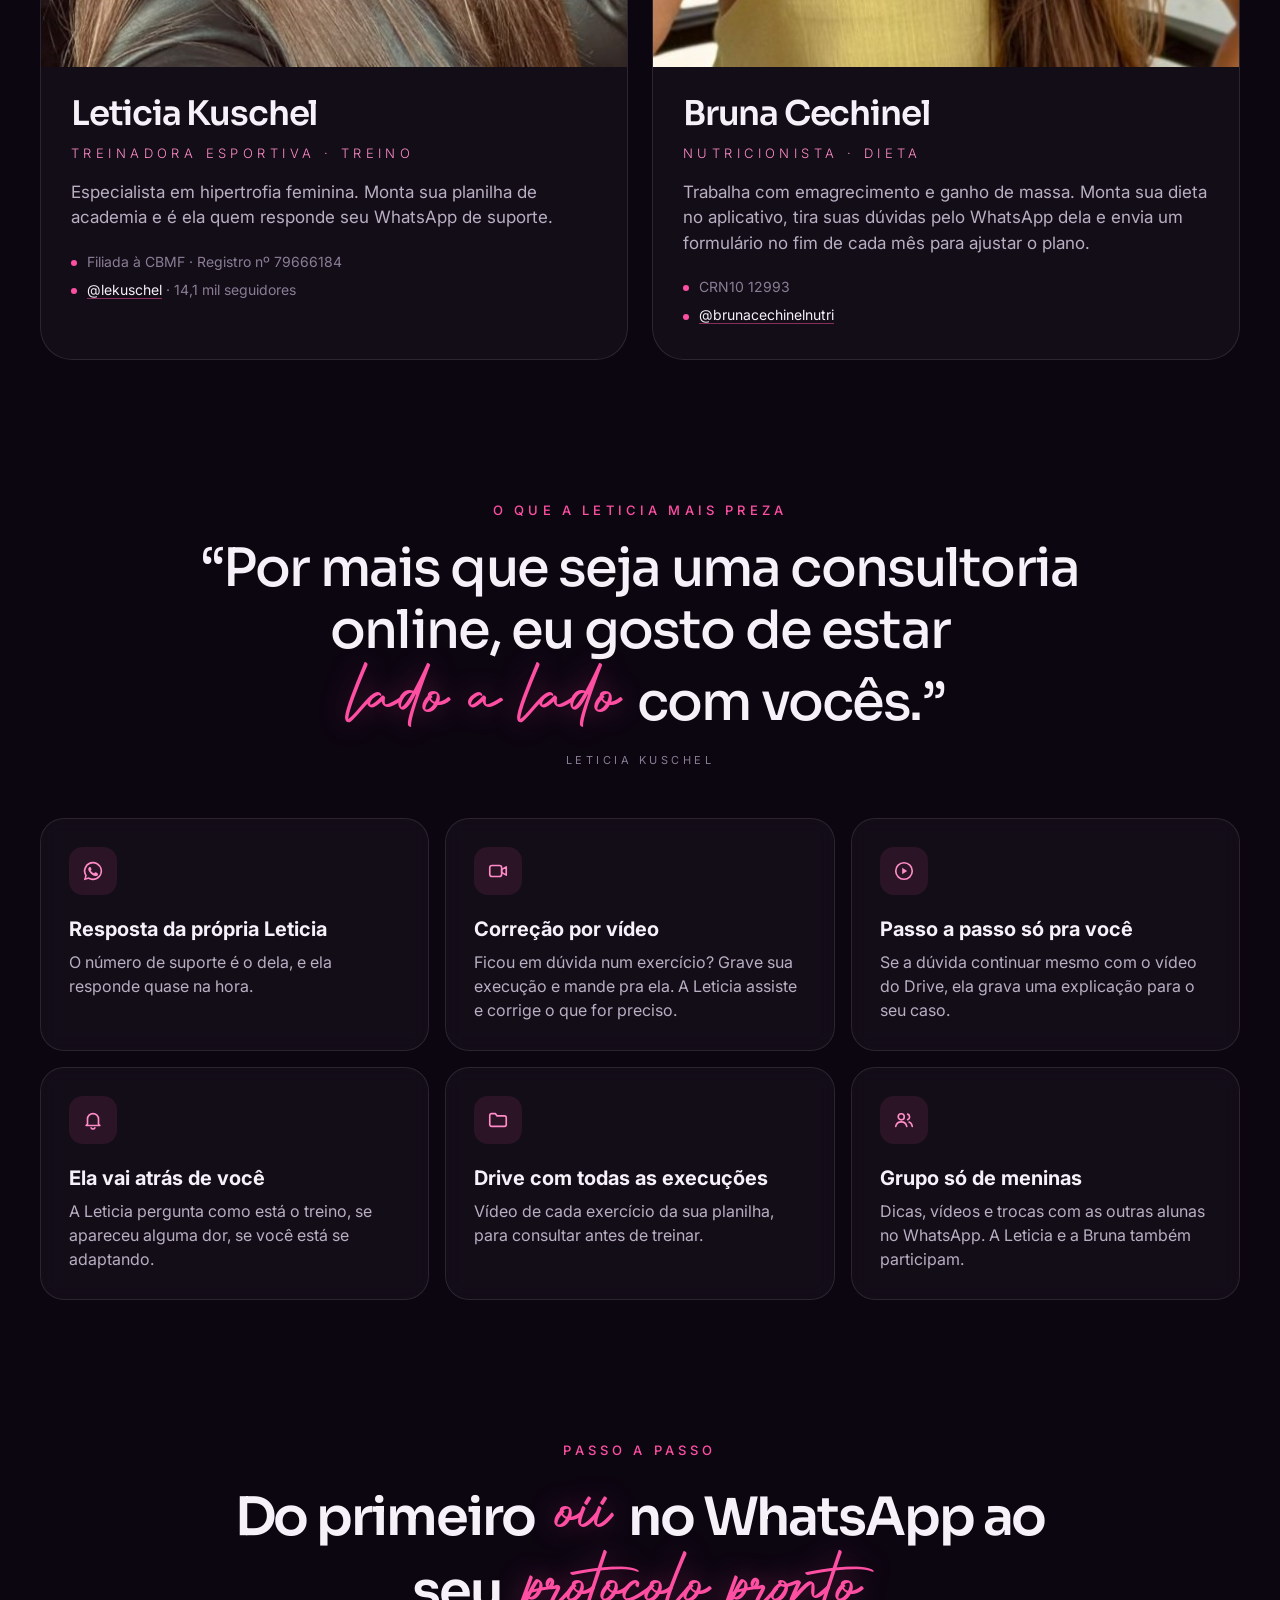
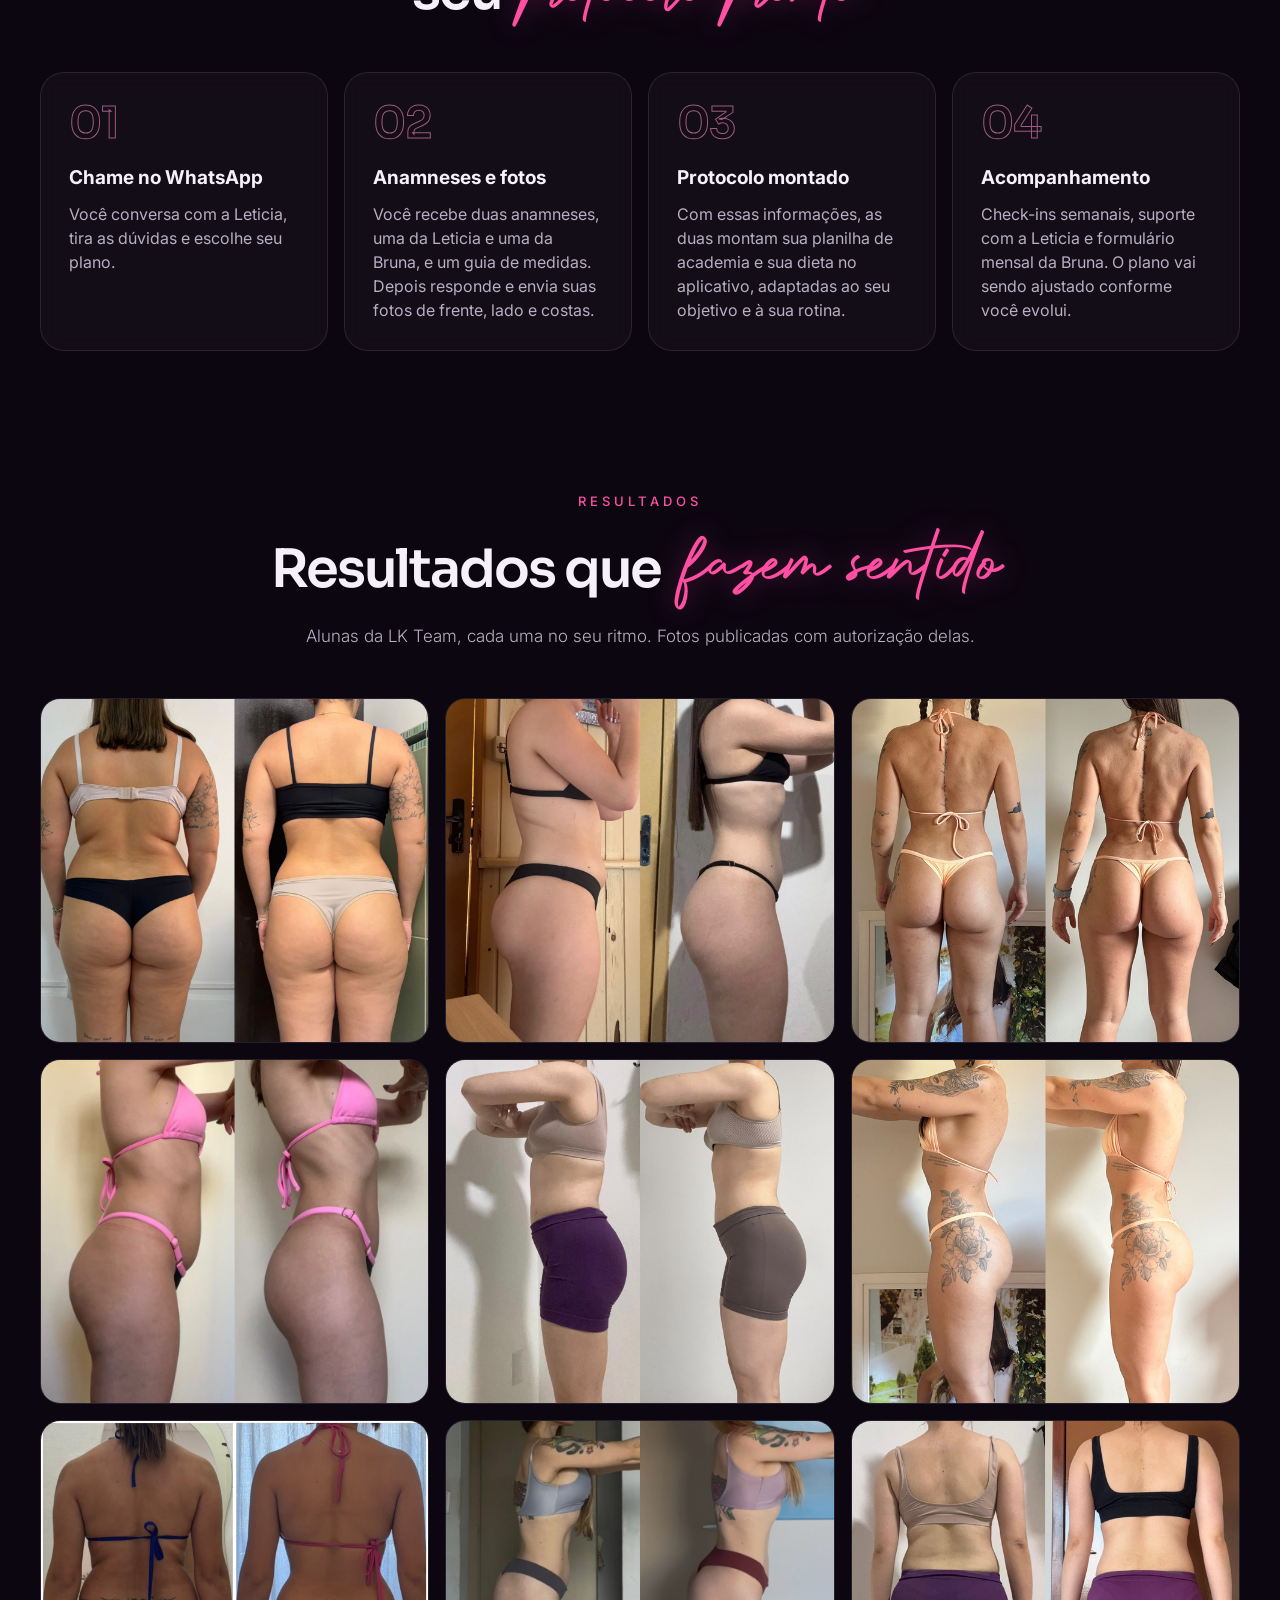
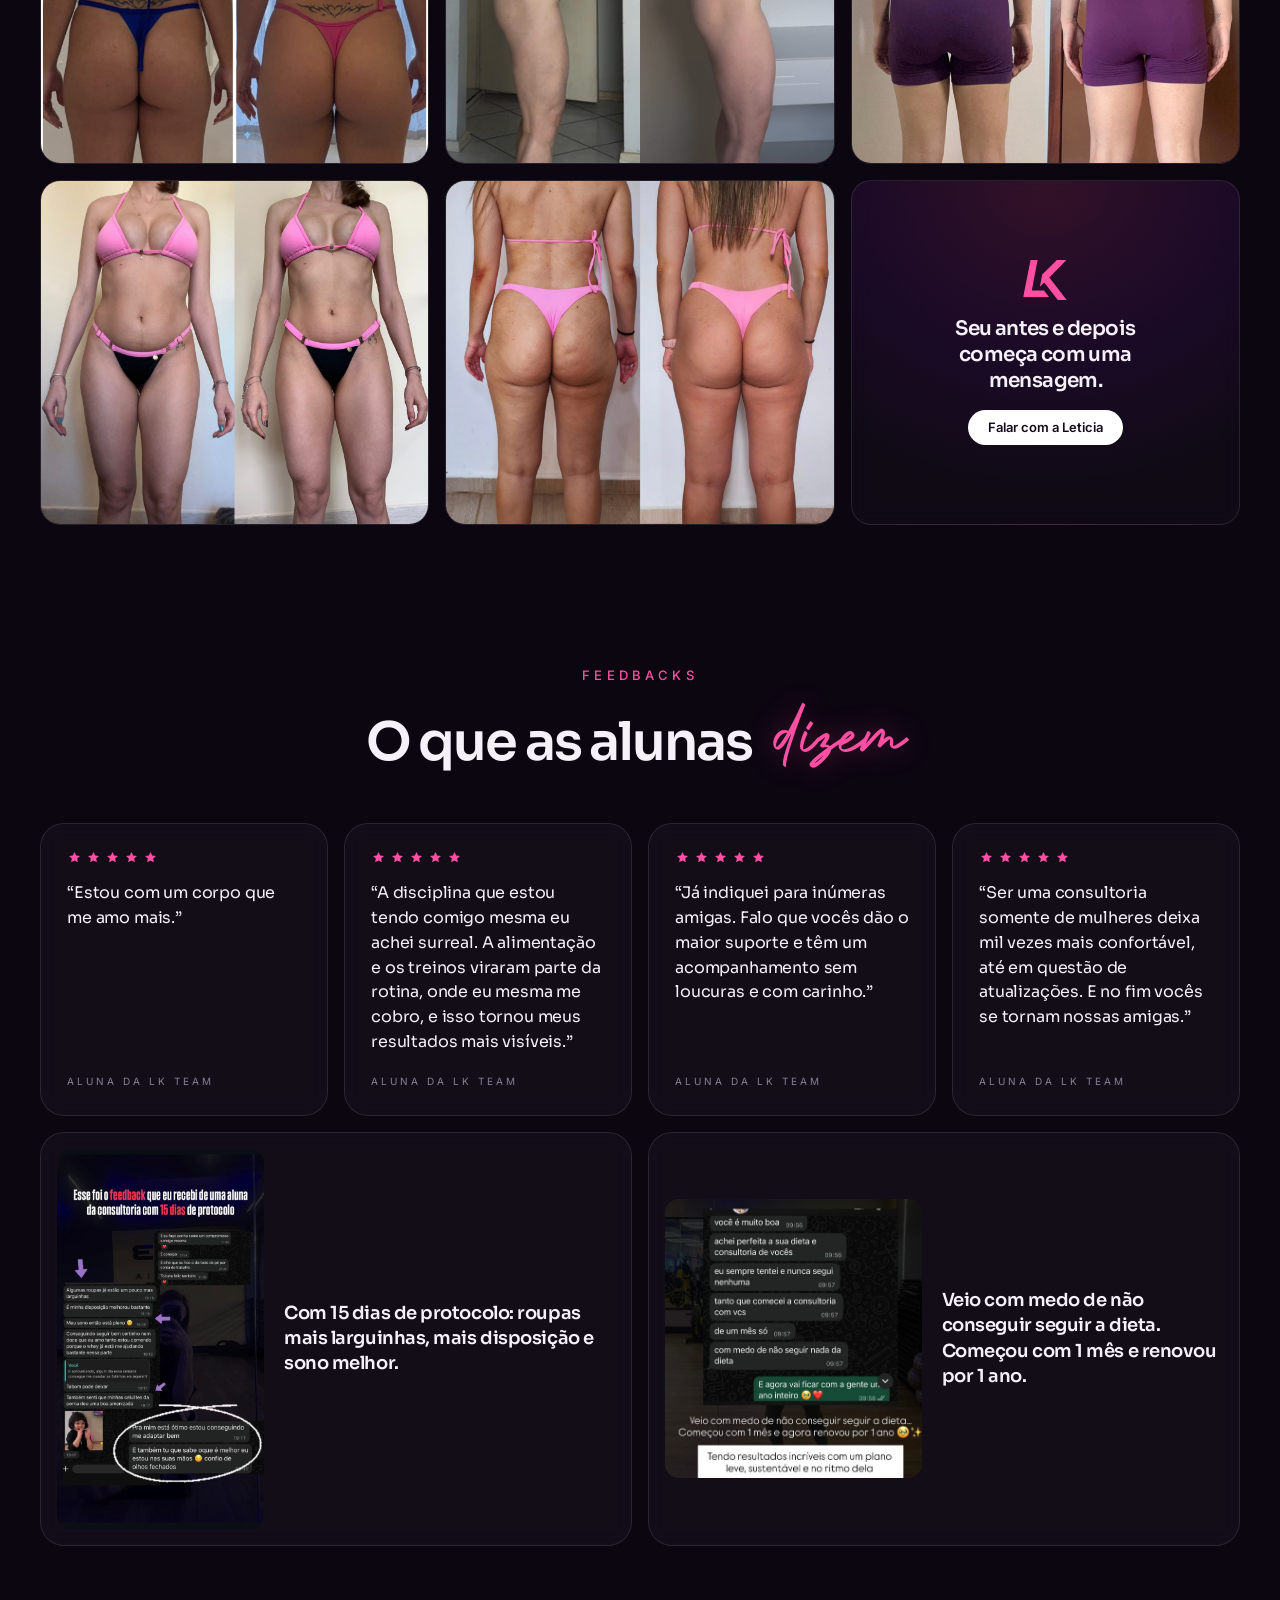
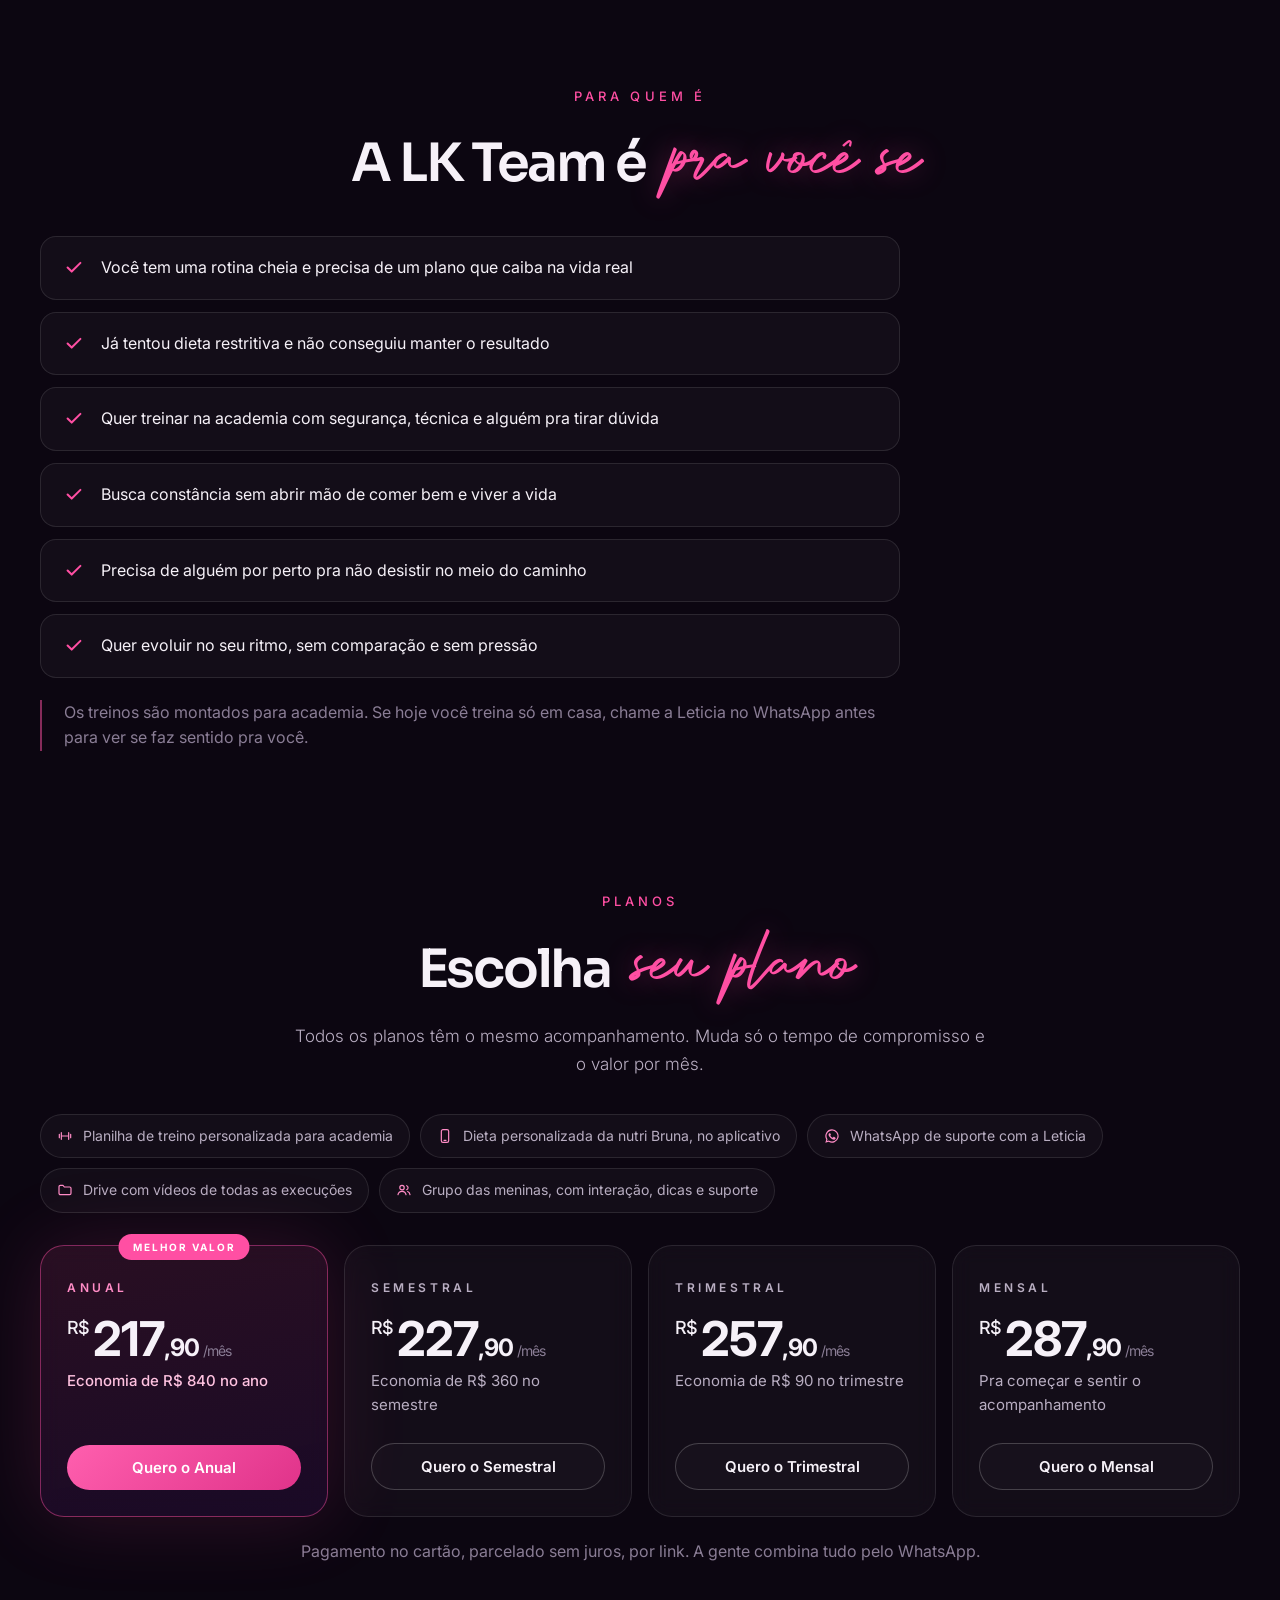
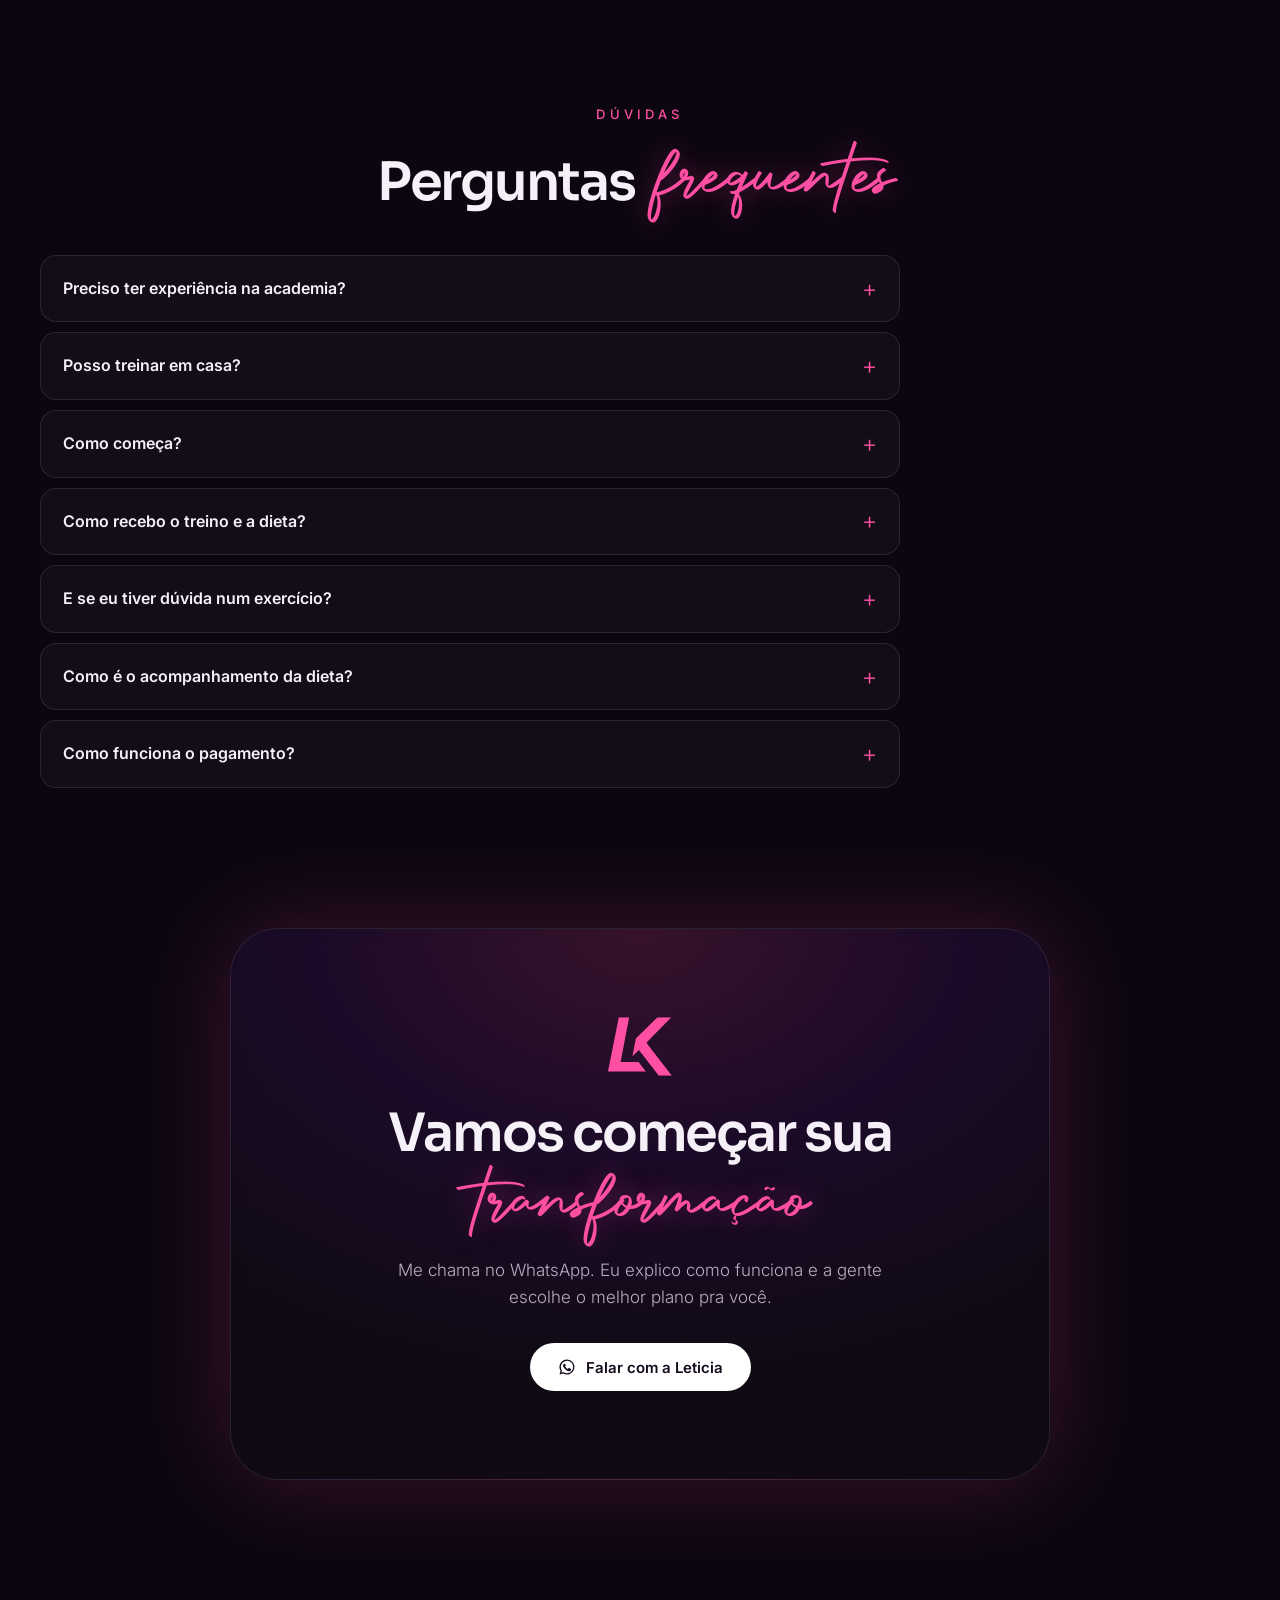
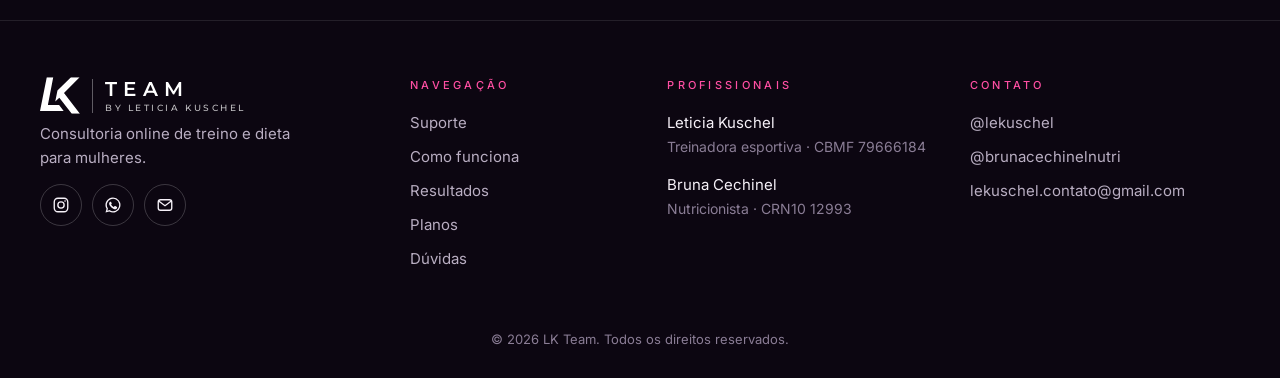
==== commit e9607a51: "Diminui os ícones de troféu/medalha nos chips de premiação Co-Authored-By: Claude Sonnet 5 <noreply@" ====
--- a/index.html
+++ b/index.html
@@ -518,11 +518,11 @@
     </ul>
     <div class="promo-prize">
       <div class="promo-prize-row">
-        <span class="promo-prize-chip">🥇 1º</span>
-        <span class="promo-prize-chip">🥈 2º</span>
-        <span class="promo-prize-chip">🥉 3º</span>
-        <span class="promo-prize-chip">🏅 4º</span>
-        <span class="promo-prize-chip">🏅 5º</span>
+        <span class="promo-prize-chip"><span class="promo-prize-chip-ico">🥇</span> 1º</span>
+        <span class="promo-prize-chip"><span class="promo-prize-chip-ico">🥈</span> 2º</span>
+        <span class="promo-prize-chip"><span class="promo-prize-chip-ico">🥉</span> 3º</span>
+        <span class="promo-prize-chip"><span class="promo-prize-chip-ico">🏅</span> 4º</span>
+        <span class="promo-prize-chip"><span class="promo-prize-chip-ico">🏅</span> 5º</span>
       </div>
       <p class="promo-prize-title">🏆 Tem premiação pras 5 primeiras colocadas</p>
     </div>
--- a/assets/css/style.css
+++ b/assets/css/style.css
@@ -172,6 +172,12 @@
   background: rgba(255, 255, 255, .07); border: 1px solid var(--line-2);
   font-size: 17px; font-weight: 700; color: var(--txt);
 }
+.promo-prize-chip-ico { font-size: 13px; }
+.promo-prize-chip:first-child {
+  background: linear-gradient(135deg, var(--rosa), var(--rosa-hover));
+  border-color: var(--rosa-claro); color: #fff;
+  box-shadow: 0 0 18px rgba(255, 79, 163, .65), 0 0 4px rgba(255, 140, 198, .8);
+}
 .promo-timer-label { margin: 0 0 8px; font-size: 13px; color: var(--txt-2); }
 .promo-timer { display: flex; gap: 8px; justify-content: center; flex-wrap: wrap; margin: 0 0 18px; }
 .promo-timer-block {
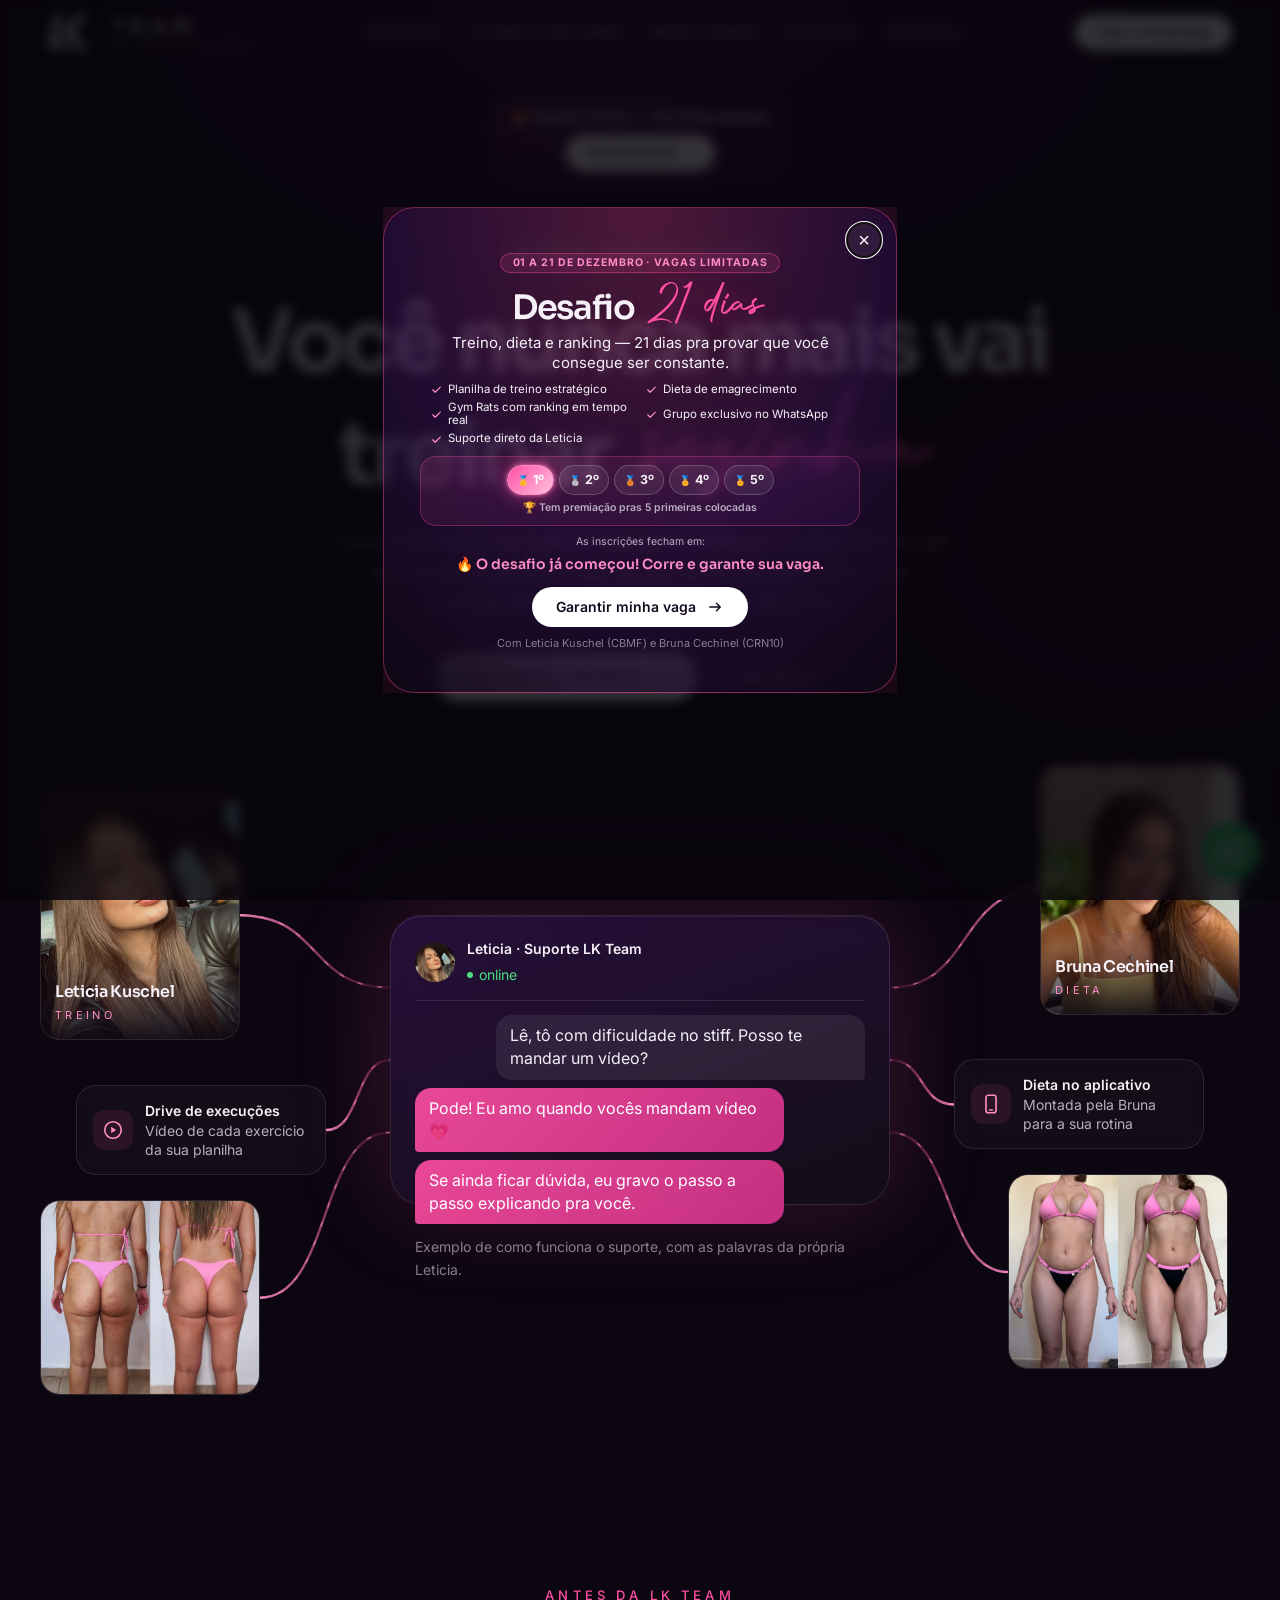
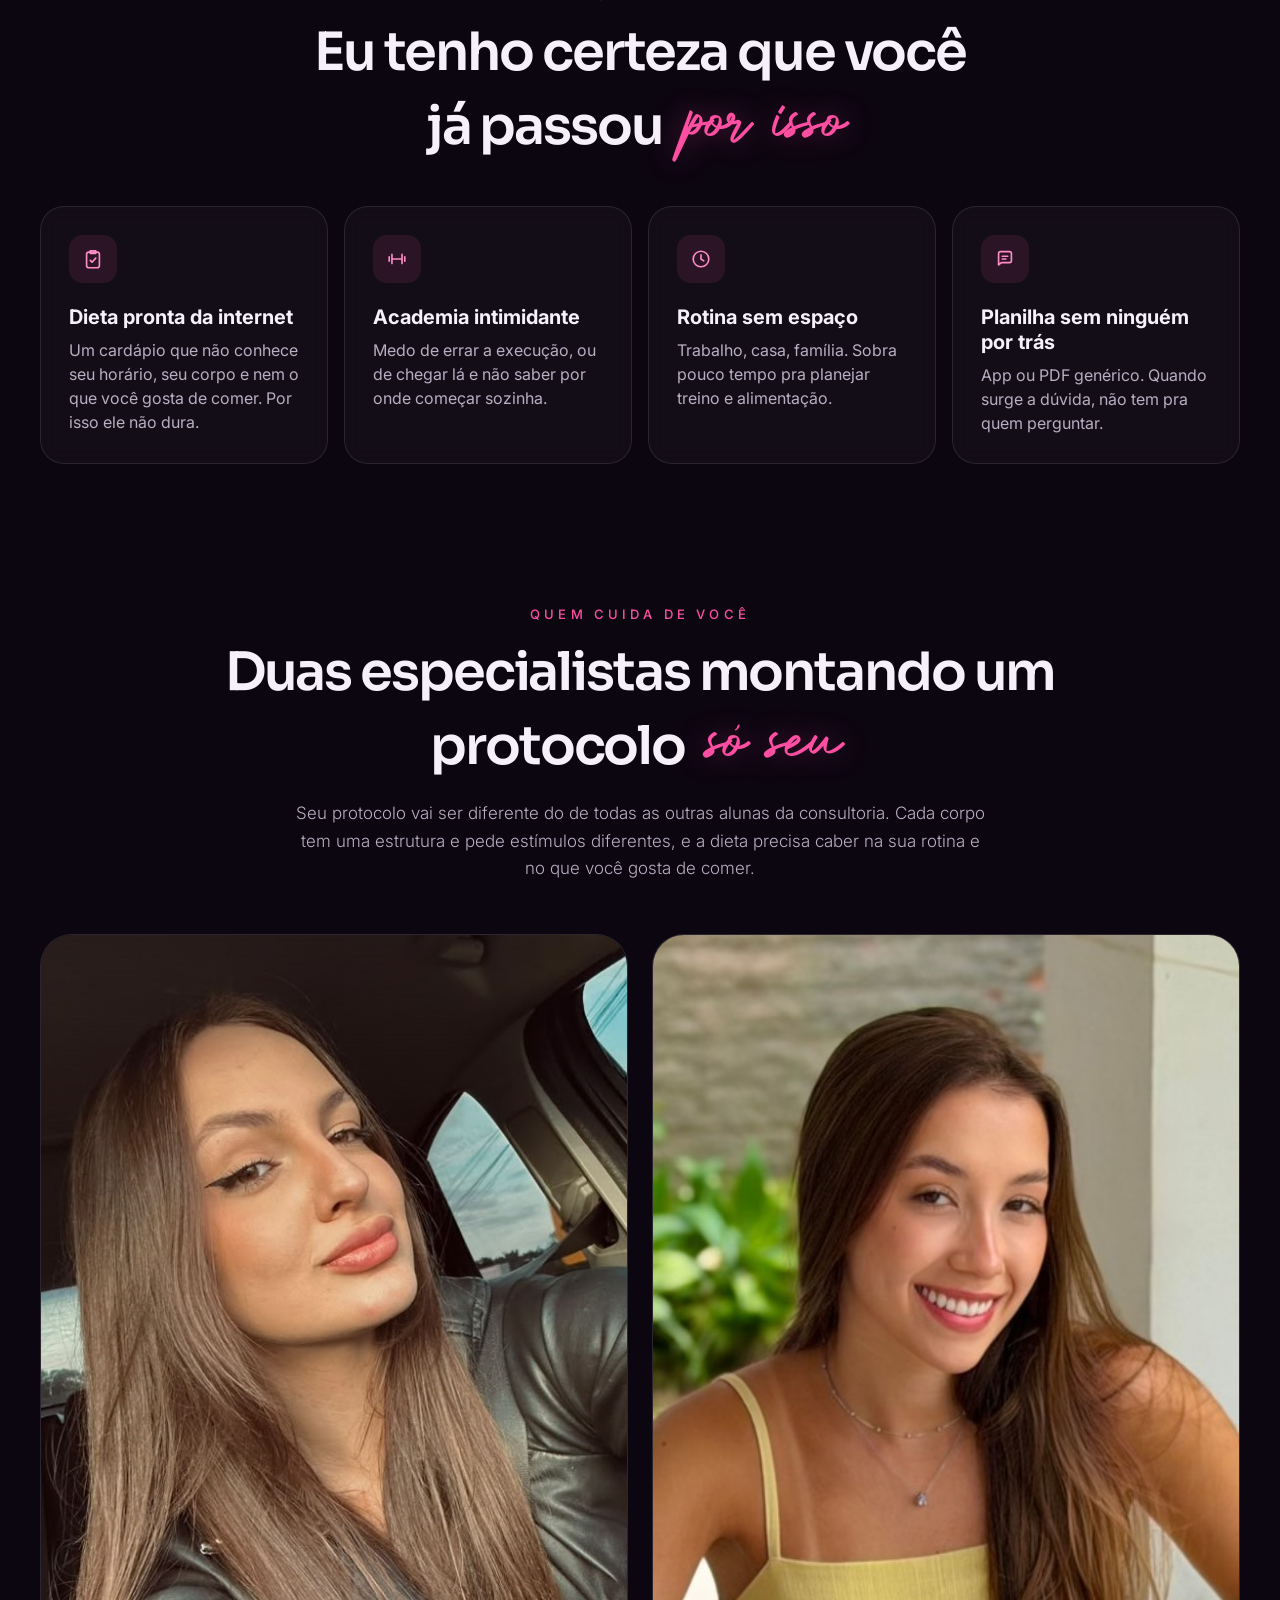
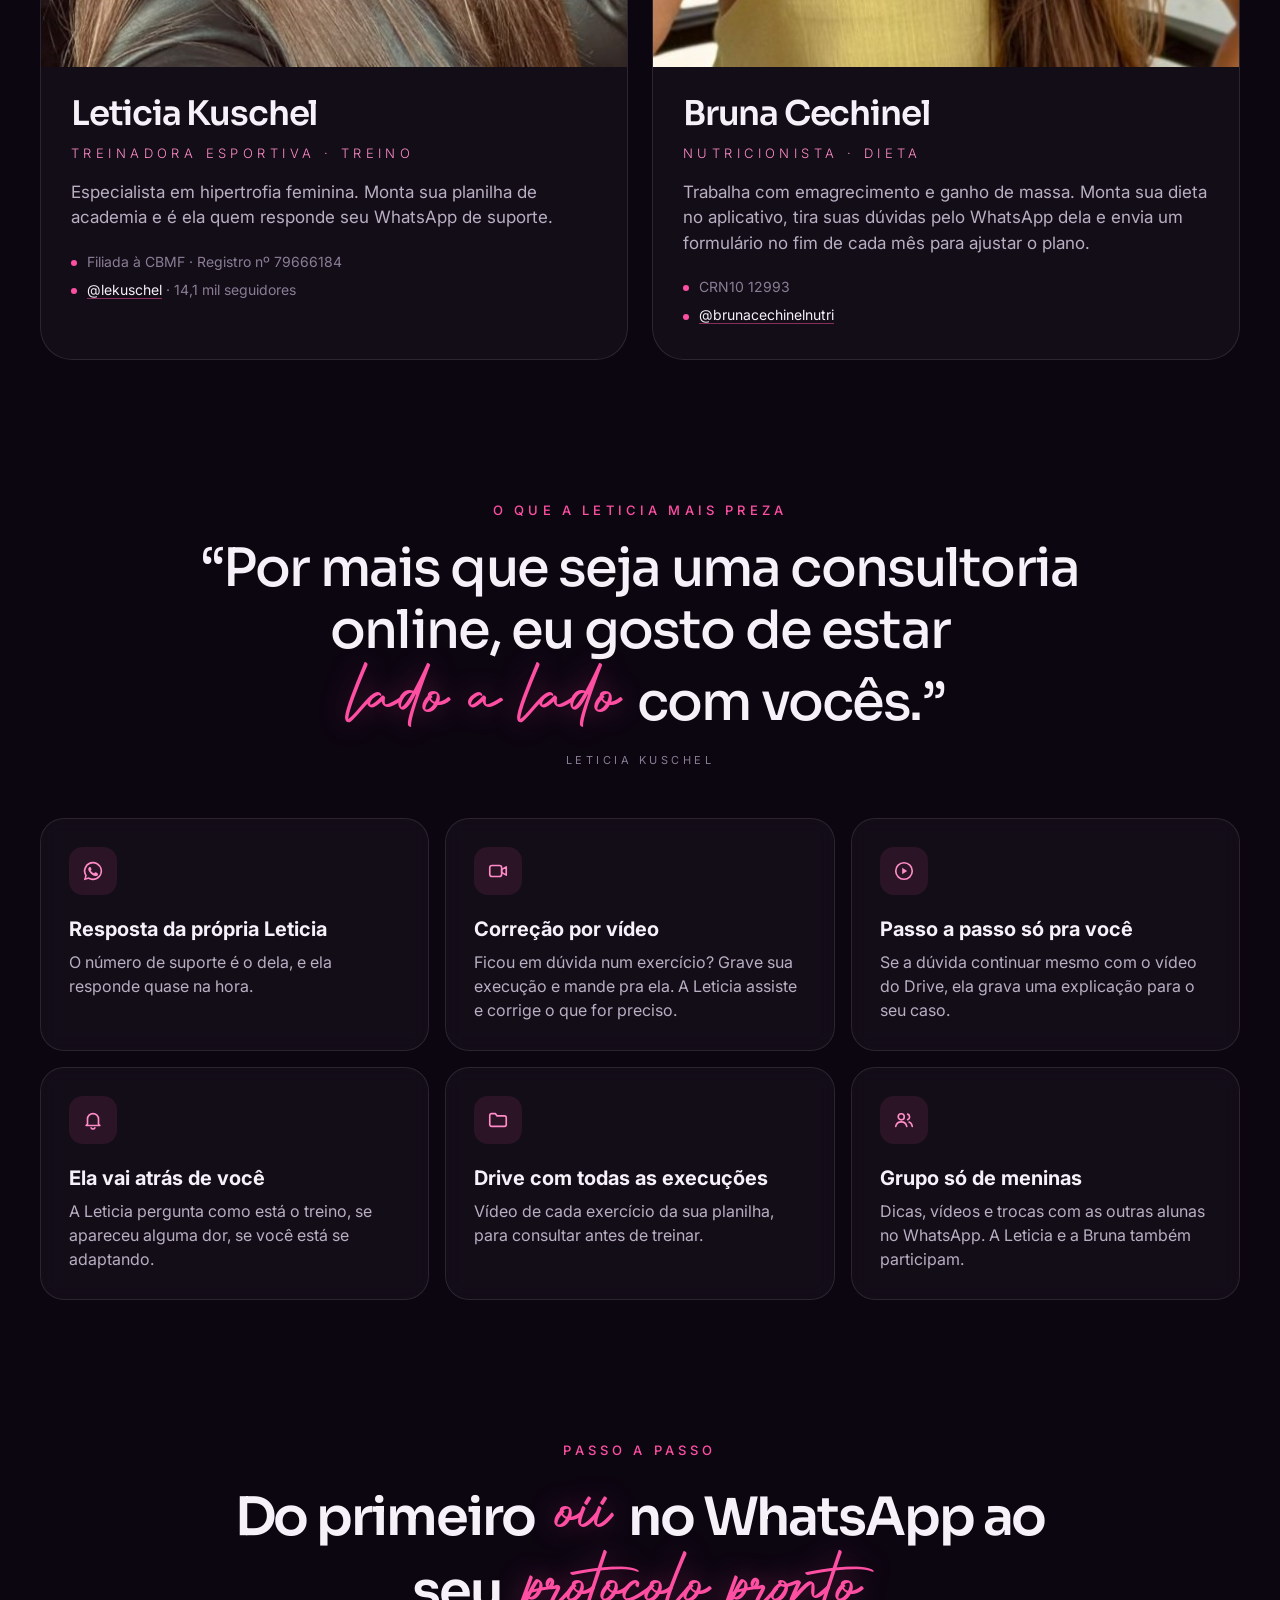
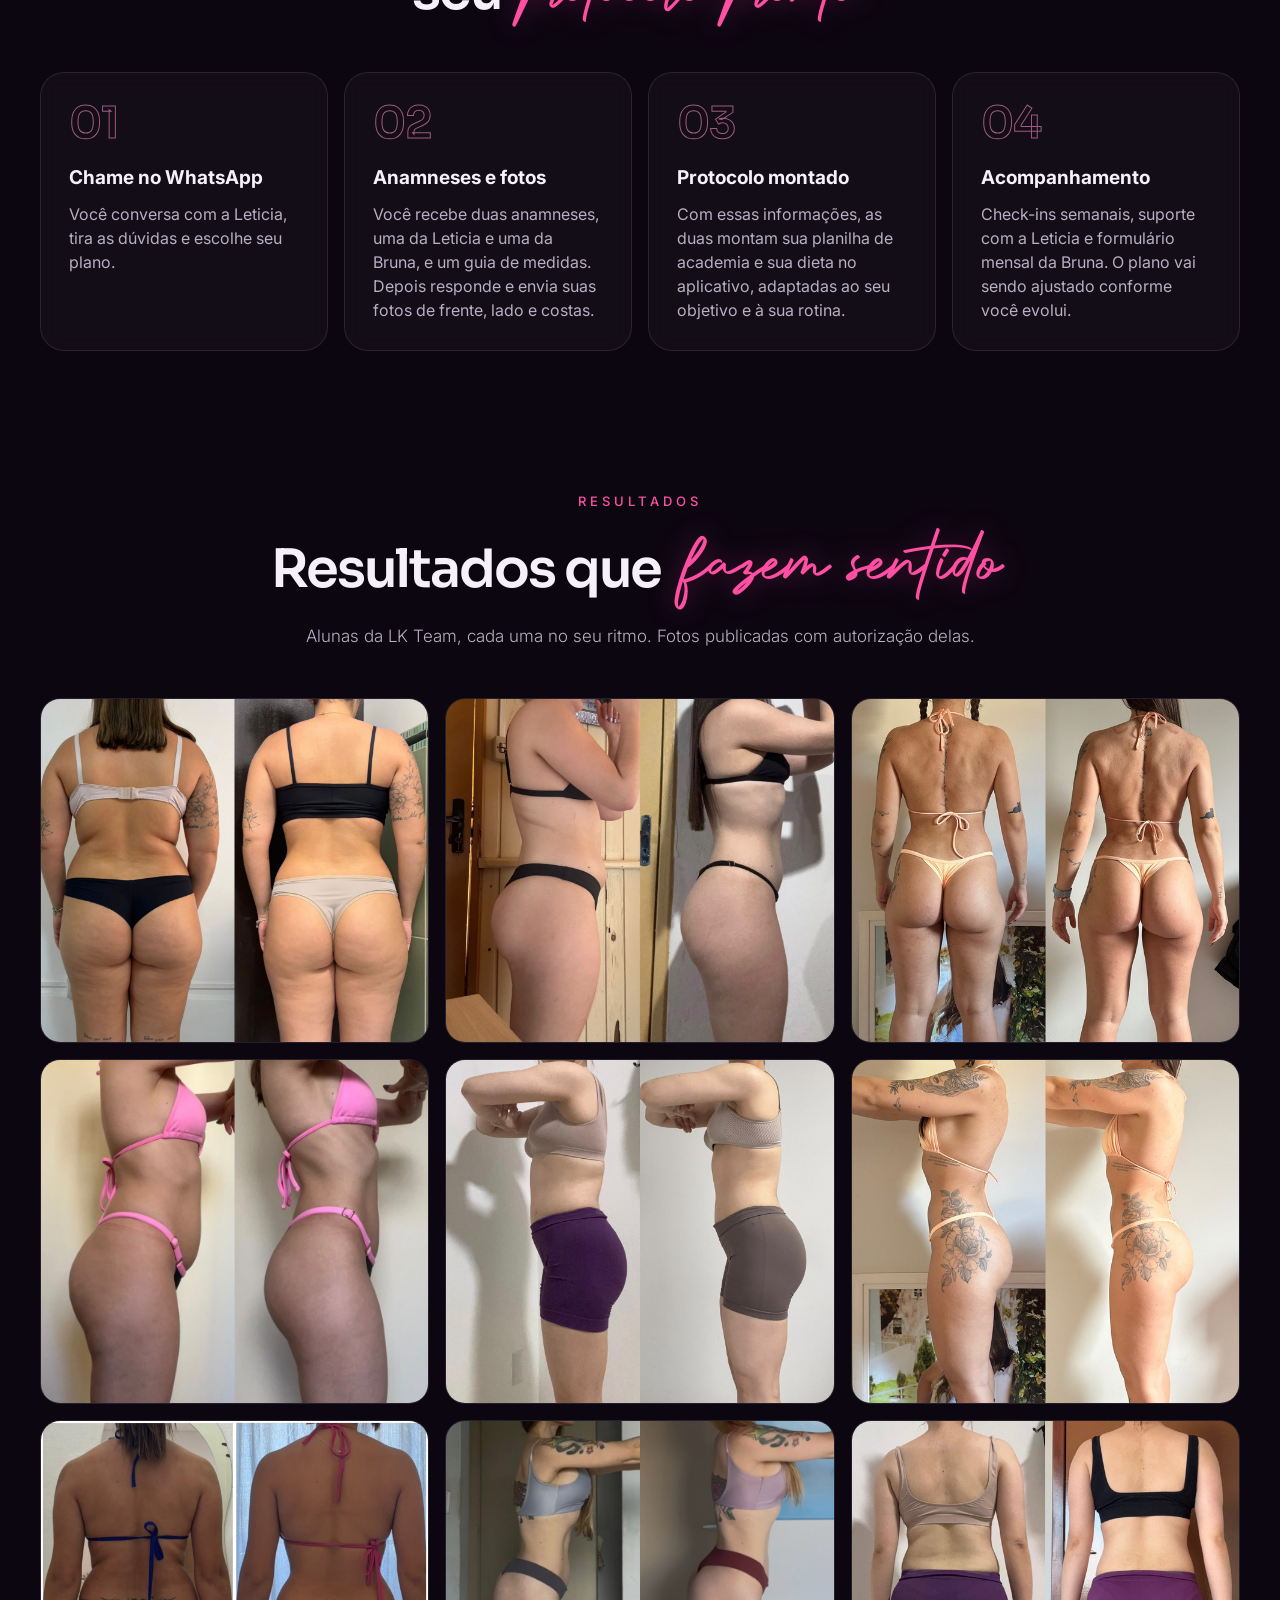
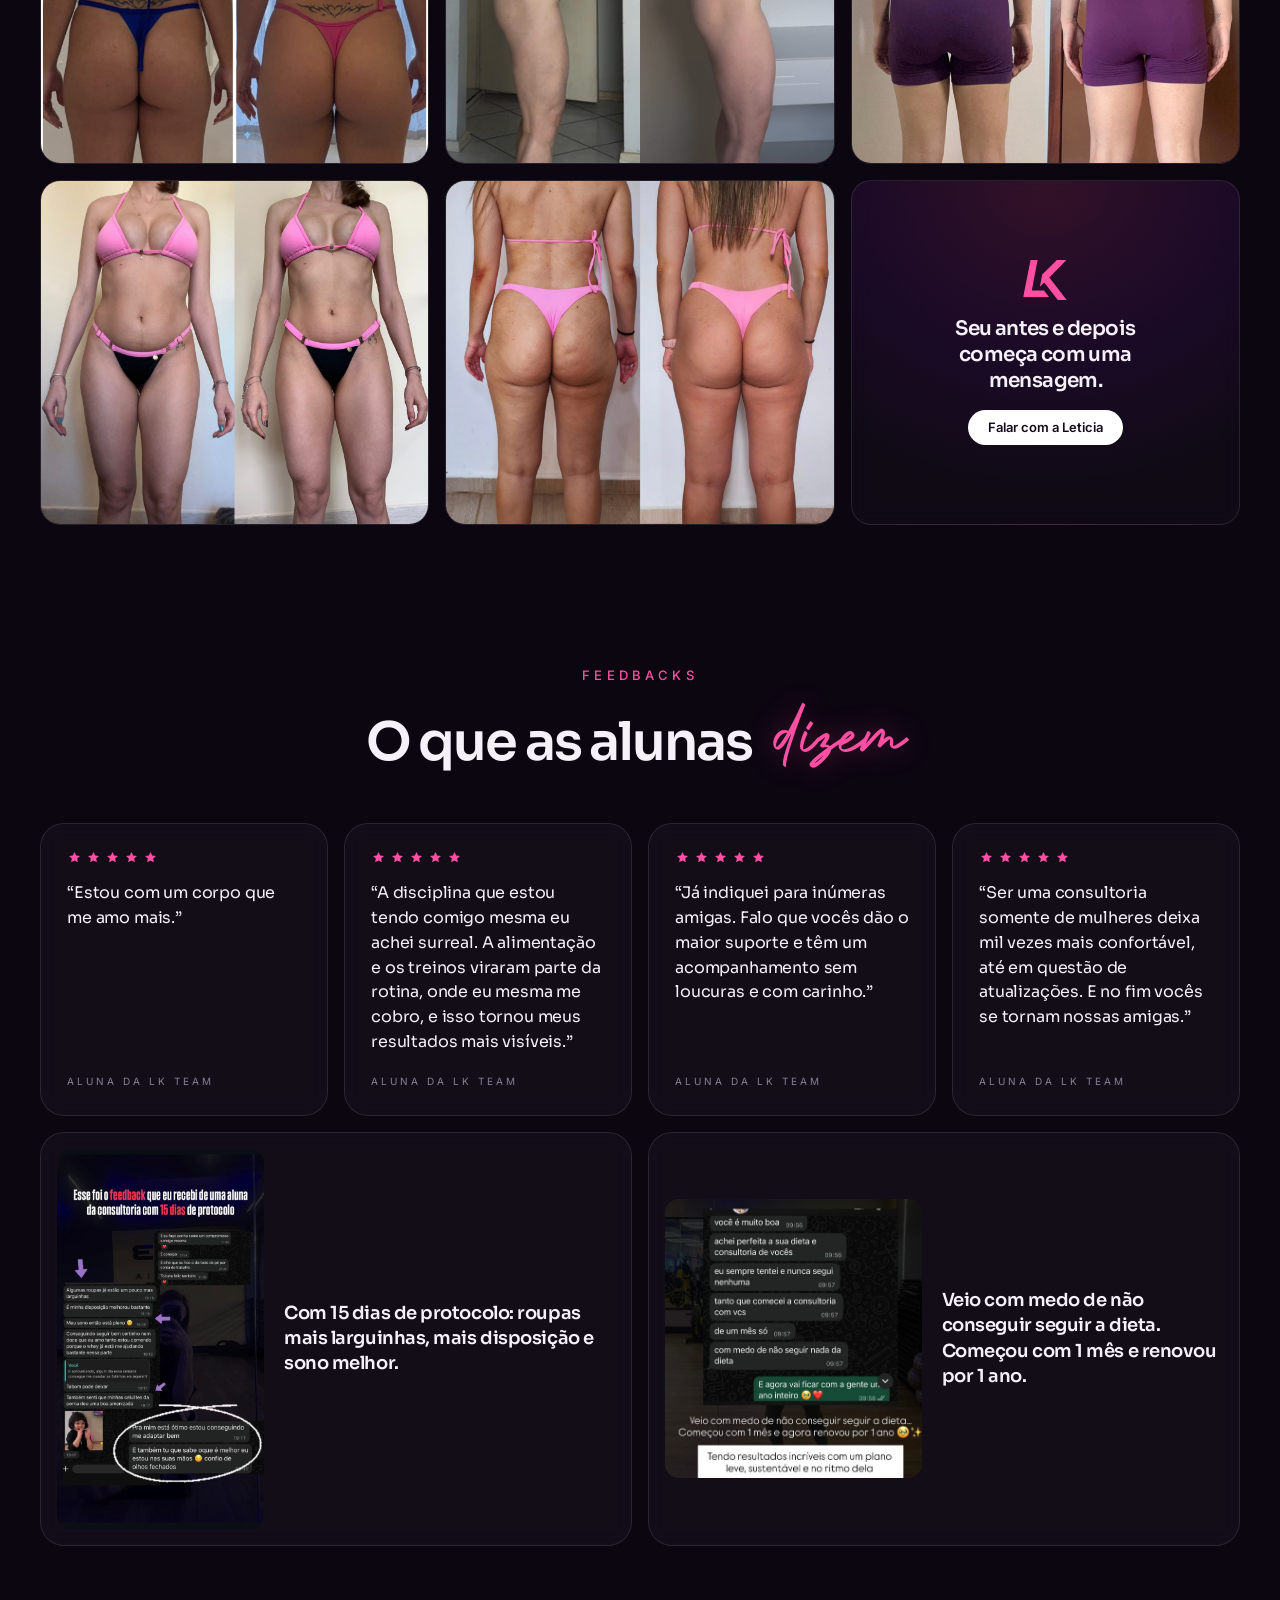
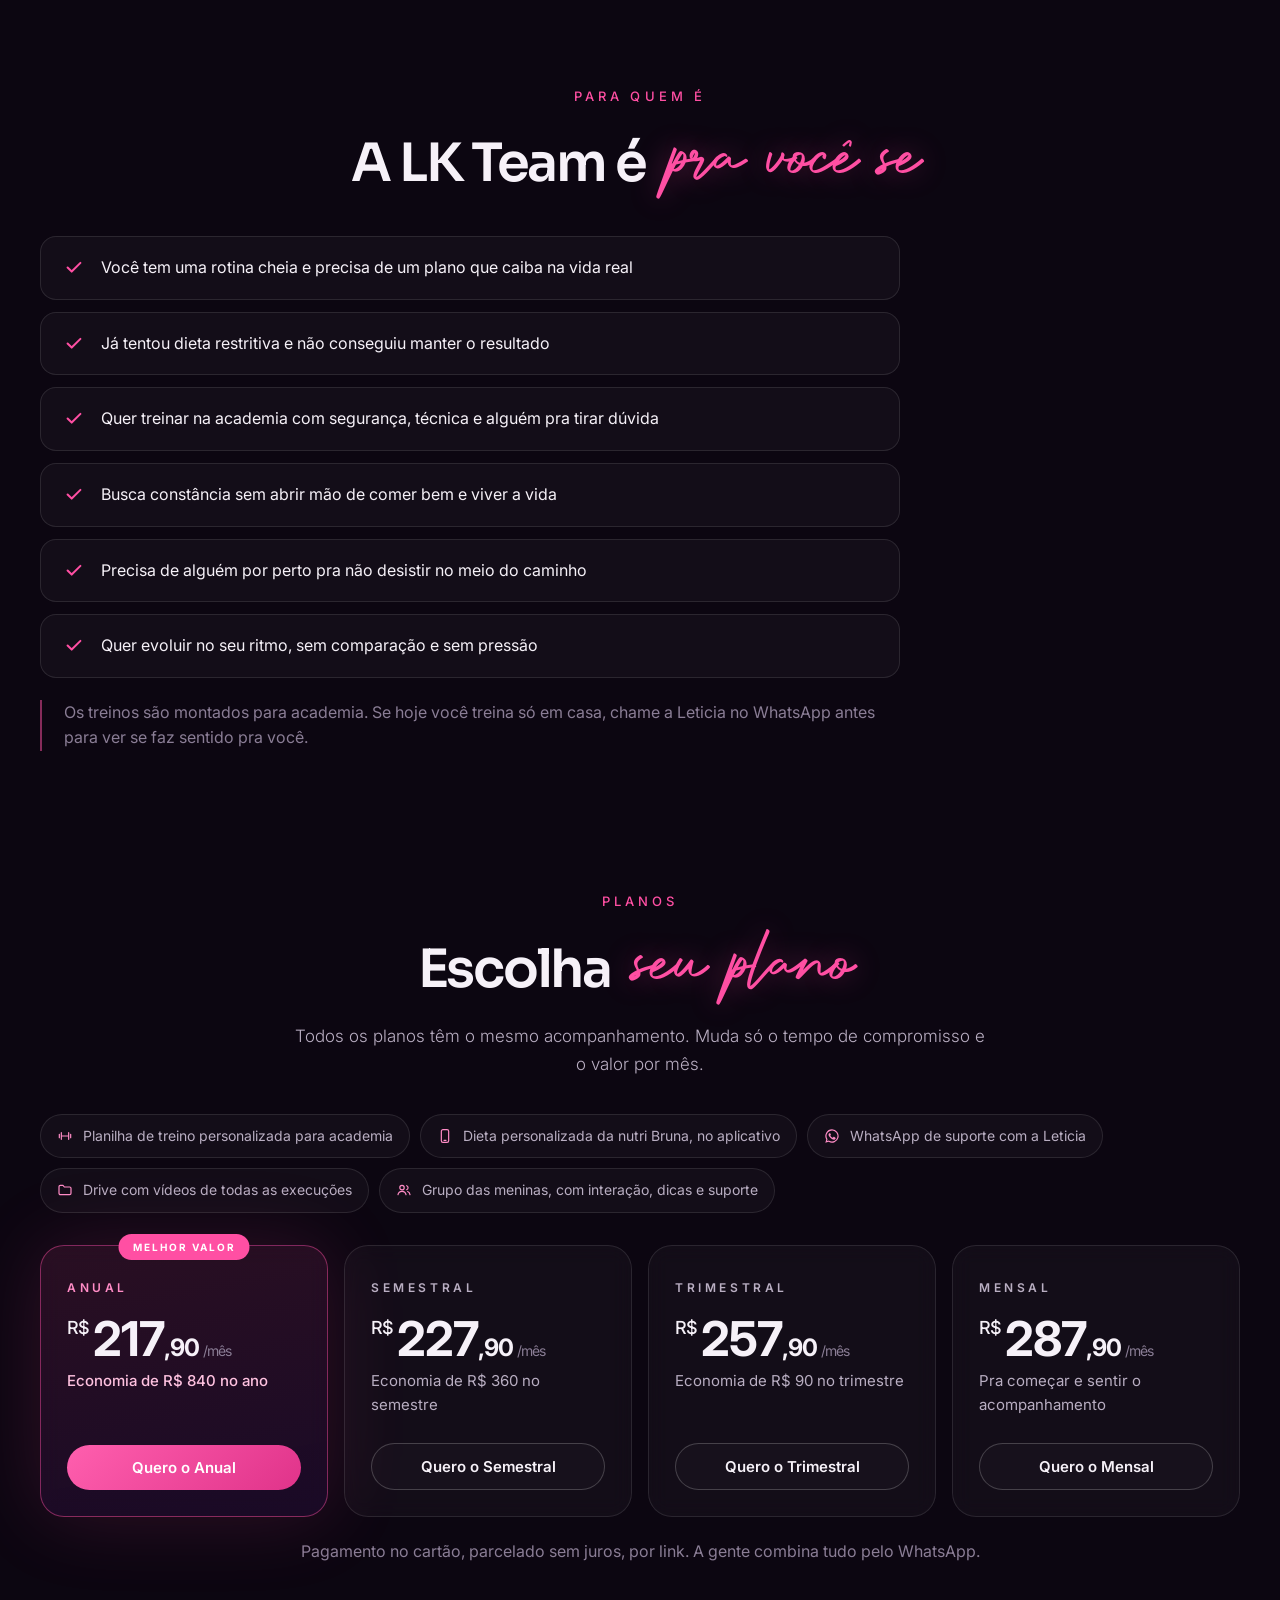
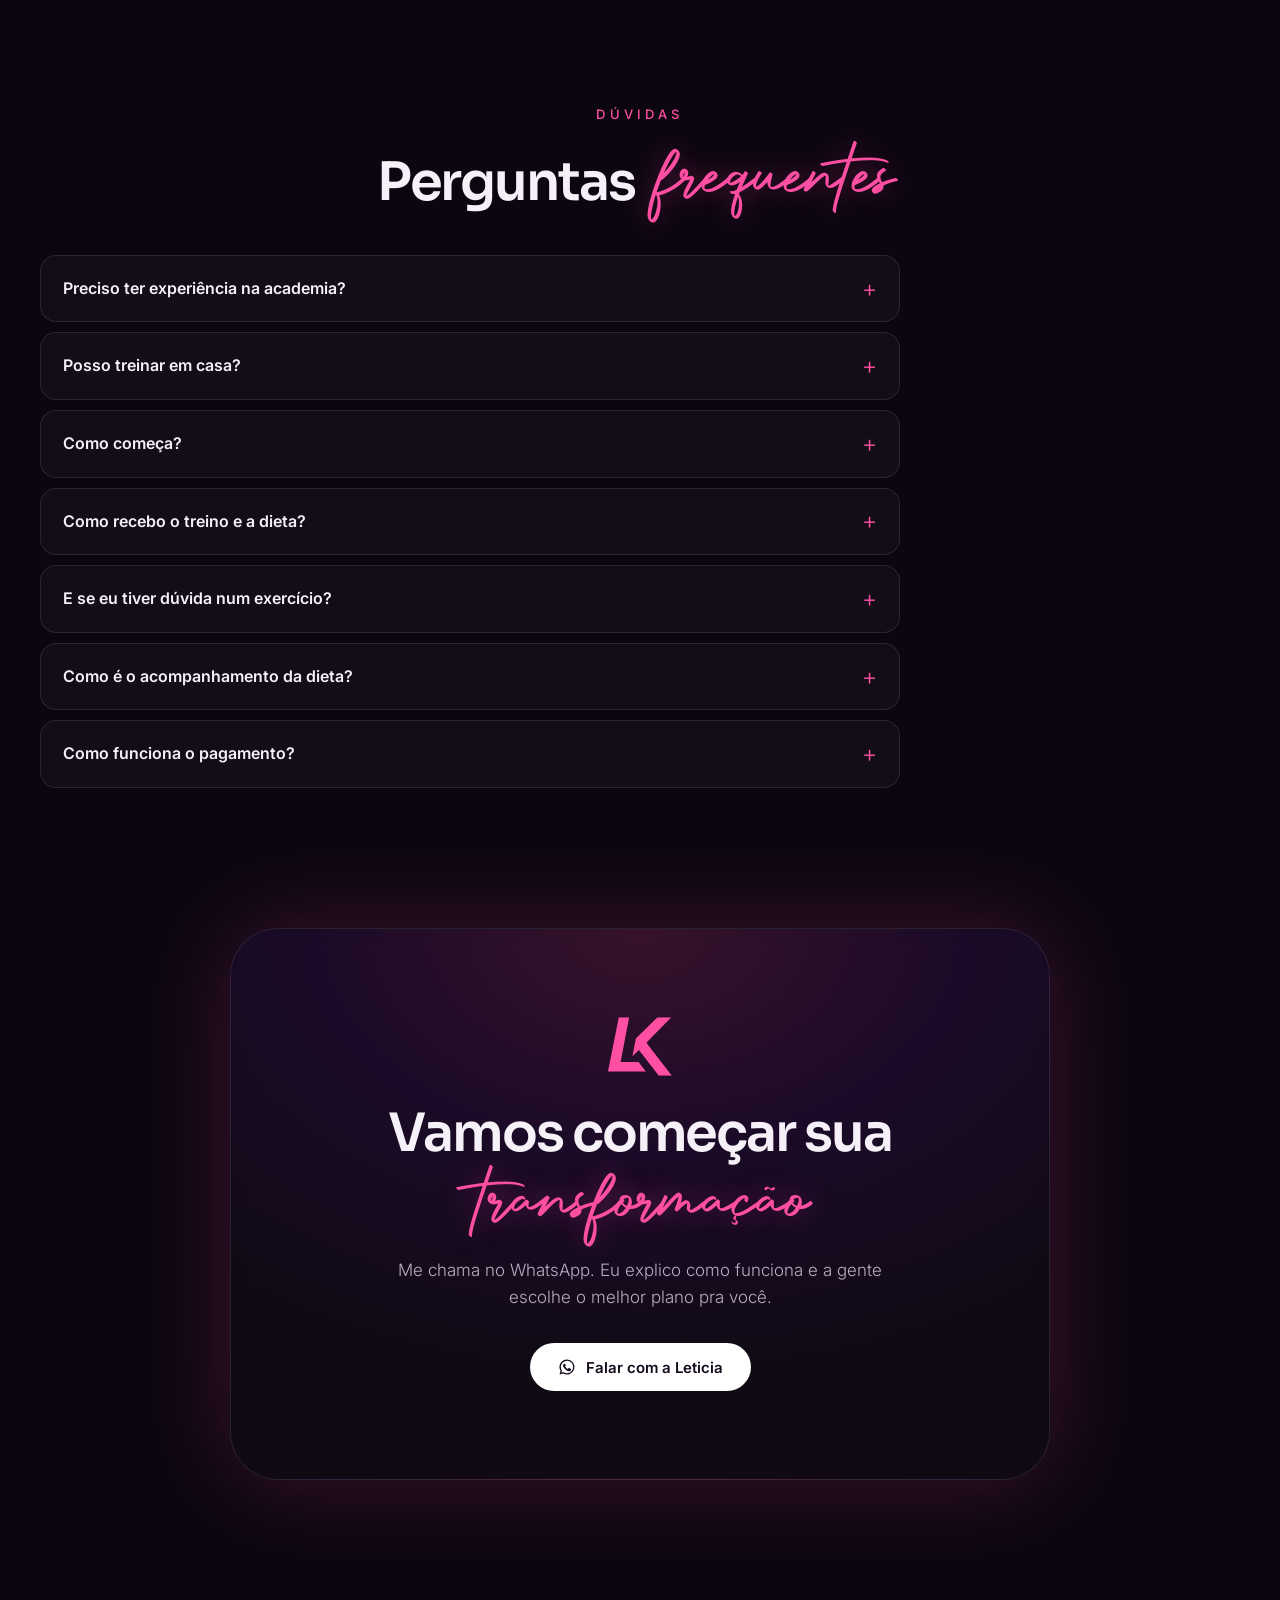
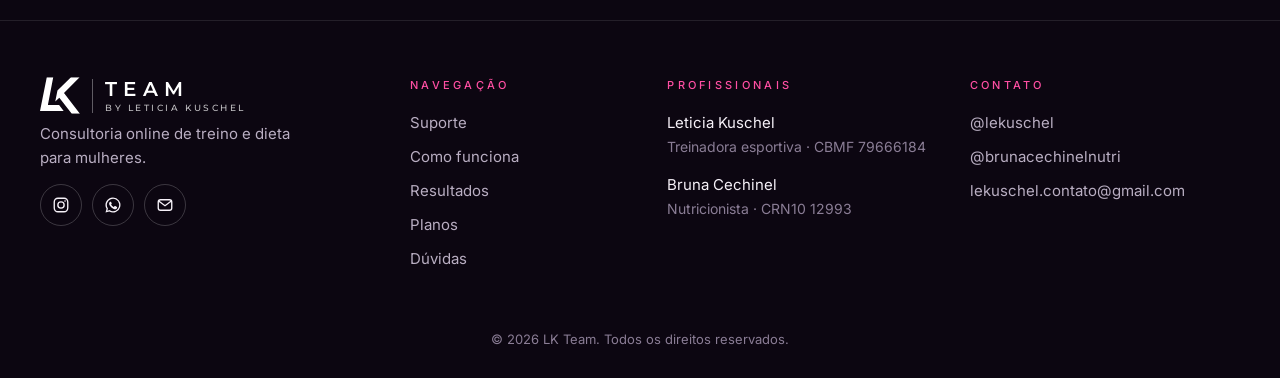
==== commit e29cf2b3: "Popup cabe na tela sem rolar no celular, chips alinhados no PC - Encolhe espaçamentos/fontes do popu" ====
--- a/index.html
+++ b/index.html
@@ -520,6 +520,7 @@
       <div class="promo-prize-row">
         <span class="promo-prize-chip"><span class="promo-prize-chip-ico">🥇</span> 1º</span>
         <span class="promo-prize-chip"><span class="promo-prize-chip-ico">🥈</span> 2º</span>
+        <span class="promo-prize-break" aria-hidden="true"></span>
         <span class="promo-prize-chip"><span class="promo-prize-chip-ico">🥉</span> 3º</span>
         <span class="promo-prize-chip"><span class="promo-prize-chip-ico">🏅</span> 4º</span>
         <span class="promo-prize-chip"><span class="promo-prize-chip-ico">🏅</span> 5º</span>
--- a/assets/css/style.css
+++ b/assets/css/style.css
@@ -119,7 +119,7 @@
 /* popup de convite pro Desafio 21 Dias, com contagem regressiva */
 .promo-popup {
   border: none; padding: 0; background: transparent; color: var(--txt); outline: none;
-  max-width: min(560px, 94vw); max-height: 94vh;
+  max-width: min(560px, 94vw); max-height: 92vh; max-height: 92svh;
 }
 .promo-popup:focus, .promo-popup:focus-visible { outline: none; }
 .promo-popup::backdrop { background: rgba(8, 4, 12, .82); -webkit-backdrop-filter: blur(6px); backdrop-filter: blur(6px); }
@@ -140,56 +140,58 @@
   box-shadow: 0 30px 70px rgba(0, 0, 0, .5), 0 0 110px rgba(255, 79, 163, .4);
 }
 .promo-banner-scroll {
-  max-height: 94vh; overflow-y: auto;
-  padding: clamp(40px, 8vw, 56px) clamp(24px, 6vw, 48px);
+  max-height: 92vh; max-height: 92svh; overflow-y: auto;
+  padding: clamp(26px, 6vw, 40px) clamp(18px, 5vw, 36px);
 }
 .promo-badge {
-  display: inline-block; margin: 0 0 16px; padding: 6px 16px; border-radius: 999px;
+  display: inline-block; margin: 0 0 8px; padding: 4px 12px; border-radius: 999px;
   background: rgba(255, 79, 163, .12); border: 1px solid rgba(255, 79, 163, .4);
-  color: var(--rosa-claro); font: 700 12px/1 var(--sans); letter-spacing: .12em; text-transform: uppercase;
-}
-.promo-title { margin: 0 auto 16px; color: var(--txt); font: 600 clamp(2.1rem, 9vw, 2.9rem)/1.12 var(--serif); letter-spacing: -.04em; }
+  color: var(--rosa-claro); font: 700 10.5px/1 var(--sans); letter-spacing: .09em; text-transform: uppercase;
+}
+.promo-title { margin: 0 auto 6px; color: var(--txt); font: 600 clamp(1.5rem, 7.5vw, 2.1rem)/1.08 var(--serif); letter-spacing: -.04em; }
 .promo-sub {
-  margin: 0 auto 24px; max-width: 440px;
-  font-size: clamp(18px, 4.6vw, 20px); line-height: 1.5; color: var(--txt); font-weight: 400;
+  margin: 0 auto 10px; max-width: 440px;
+  font-size: clamp(13.5px, 3.6vw, 15px); line-height: 1.32; color: var(--txt); font-weight: 400;
 }
 .promo-benefits {
-  list-style: none; margin: 0 auto 24px; padding: 0; max-width: 420px;
-  display: grid; grid-template-columns: 1fr 1fr; gap: 10px 14px; text-align: left;
-}
-.promo-benefits li { display: flex; align-items: center; gap: 8px; font-size: 14.5px; line-height: 1.25; color: var(--txt); }
-.promo-benefits svg { flex: none; width: 16px; height: 16px; color: var(--rosa-claro); }
+  list-style: none; margin: 0 auto 10px; padding: 0; max-width: 420px;
+  display: grid; grid-template-columns: 1fr 1fr; gap: 5px 10px; text-align: left;
+}
+.promo-benefits li { display: flex; align-items: center; gap: 5px; font-size: 11.5px; line-height: 1.15; color: var(--txt); }
+.promo-benefits svg { flex: none; width: 13px; height: 13px; color: var(--rosa-claro); }
 .promo-prize {
-  margin: 0 0 18px; padding: 14px 18px; border-radius: var(--r-sm); text-align: center;
+  margin: 0 0 8px; padding: 8px 12px; border-radius: var(--r-sm); text-align: center;
   background: linear-gradient(160deg, rgba(255, 79, 163, .12), rgba(91, 31, 134, .14));
   border: 1px solid rgba(255, 79, 163, .3);
 }
-.promo-prize-title { margin: 10px 0 0; font-size: 13px; font-weight: 600; color: var(--txt-2); }
-.promo-prize-row { display: flex; justify-content: center; gap: 8px; flex-wrap: wrap; }
+.promo-prize-title { margin: 5px 0 0; font-size: 10.5px; font-weight: 600; color: var(--txt-2); }
+.promo-prize-row { display: flex; justify-content: center; gap: 5px; row-gap: 5px; flex-wrap: wrap; }
+.promo-prize-break { display: none; flex-basis: 100%; height: 0; }
 .promo-prize-chip {
-  display: inline-flex; align-items: center; gap: 6px;
-  padding: 7px 14px; border-radius: 999px;
+  display: inline-flex; align-items: center; gap: 4px;
+  padding: 4px 9px; border-radius: 999px;
   background: rgba(255, 255, 255, .07); border: 1px solid var(--line-2);
-  font-size: 17px; font-weight: 700; color: var(--txt);
-}
-.promo-prize-chip-ico { font-size: 13px; }
+  font-size: 12.5px; font-weight: 700; color: var(--txt);
+}
+.promo-prize-chip-ico { font-size: 10px; }
 .promo-prize-chip:first-child {
   background: linear-gradient(135deg, var(--rosa), var(--rosa-hover));
   border-color: var(--rosa-claro); color: #fff;
   box-shadow: 0 0 18px rgba(255, 79, 163, .65), 0 0 4px rgba(255, 140, 198, .8);
 }
-.promo-timer-label { margin: 0 0 8px; font-size: 13px; color: var(--txt-2); }
-.promo-timer { display: flex; gap: 8px; justify-content: center; flex-wrap: wrap; margin: 0 0 18px; }
+.promo-timer-label { margin: 0 0 5px; font-size: 10.5px; color: var(--txt-2); }
+.promo-timer { display: flex; gap: 5px; justify-content: center; flex-wrap: wrap; margin: 0 0 10px; }
 .promo-timer-block {
-  min-width: 56px; padding: 9px 7px 7px;
+  min-width: 42px; padding: 6px 4px 4px;
   background: var(--glass-2); border: 1px solid var(--line);
   border-radius: var(--r-sm); text-align: center;
 }
-.promo-num { display: block; font: 700 22px/1 var(--serif); letter-spacing: -.02em; color: var(--txt); }
-.promo-label { margin-top: 3px; display: block; font-size: 9px; font-weight: 500; letter-spacing: .18em; text-transform: uppercase; color: var(--txt-3); }
-.promo-timer-sep { font: 600 20px/1 var(--serif); color: var(--txt-3); align-self: center; padding-bottom: 8px; }
-.promo-timer-msg { display: none; margin: 0 0 24px; font: 600 17px/1.4 var(--serif); color: var(--rosa-claro); }
-.promo-trust { margin: 16px 0 0; font-size: 14px; color: var(--txt-3); }
+.promo-num { display: block; font: 700 16px/1 var(--serif); letter-spacing: -.02em; color: var(--txt); }
+.promo-label { margin-top: 2px; display: block; font-size: 7.5px; font-weight: 500; letter-spacing: .12em; text-transform: uppercase; color: var(--txt-3); }
+.promo-timer-sep { font: 600 15px/1 var(--serif); color: var(--txt-3); align-self: center; padding-bottom: 5px; }
+.promo-timer-msg { display: none; margin: 0 0 12px; font: 600 14px/1.4 var(--serif); color: var(--rosa-claro); }
+.promo-trust { margin: 8px 0 0; font-size: 11px; color: var(--txt-3); }
+.promo-banner-scroll > .btn { padding: 11px 24px; font-size: 14px; }
 
 /* faixa discreta: fica na página mesmo depois de fechar o popup */
 .promo-strip-wrap { padding: 96px 16px 0; text-align: center; }
@@ -522,9 +524,10 @@
   .gallery { grid-template-columns: 1fr 1fr; }
 }
 @media (max-width: 640px) {
-  .promo-banner-scroll { padding: 40px 20px; }
+  .promo-banner-scroll { padding: 24px 18px; }
   .promo-close { top: 10px; right: 10px; width: 32px; height: 32px; }
   .promo-timer-sep { display: none; }
+  .promo-prize-break { display: block; }
   .promo-strip-wrap { padding: 88px 12px 0; }
   .promo-strip { padding: 12px 18px; gap: 8px; }
   .promo-strip-text { font-size: 12.5px; }
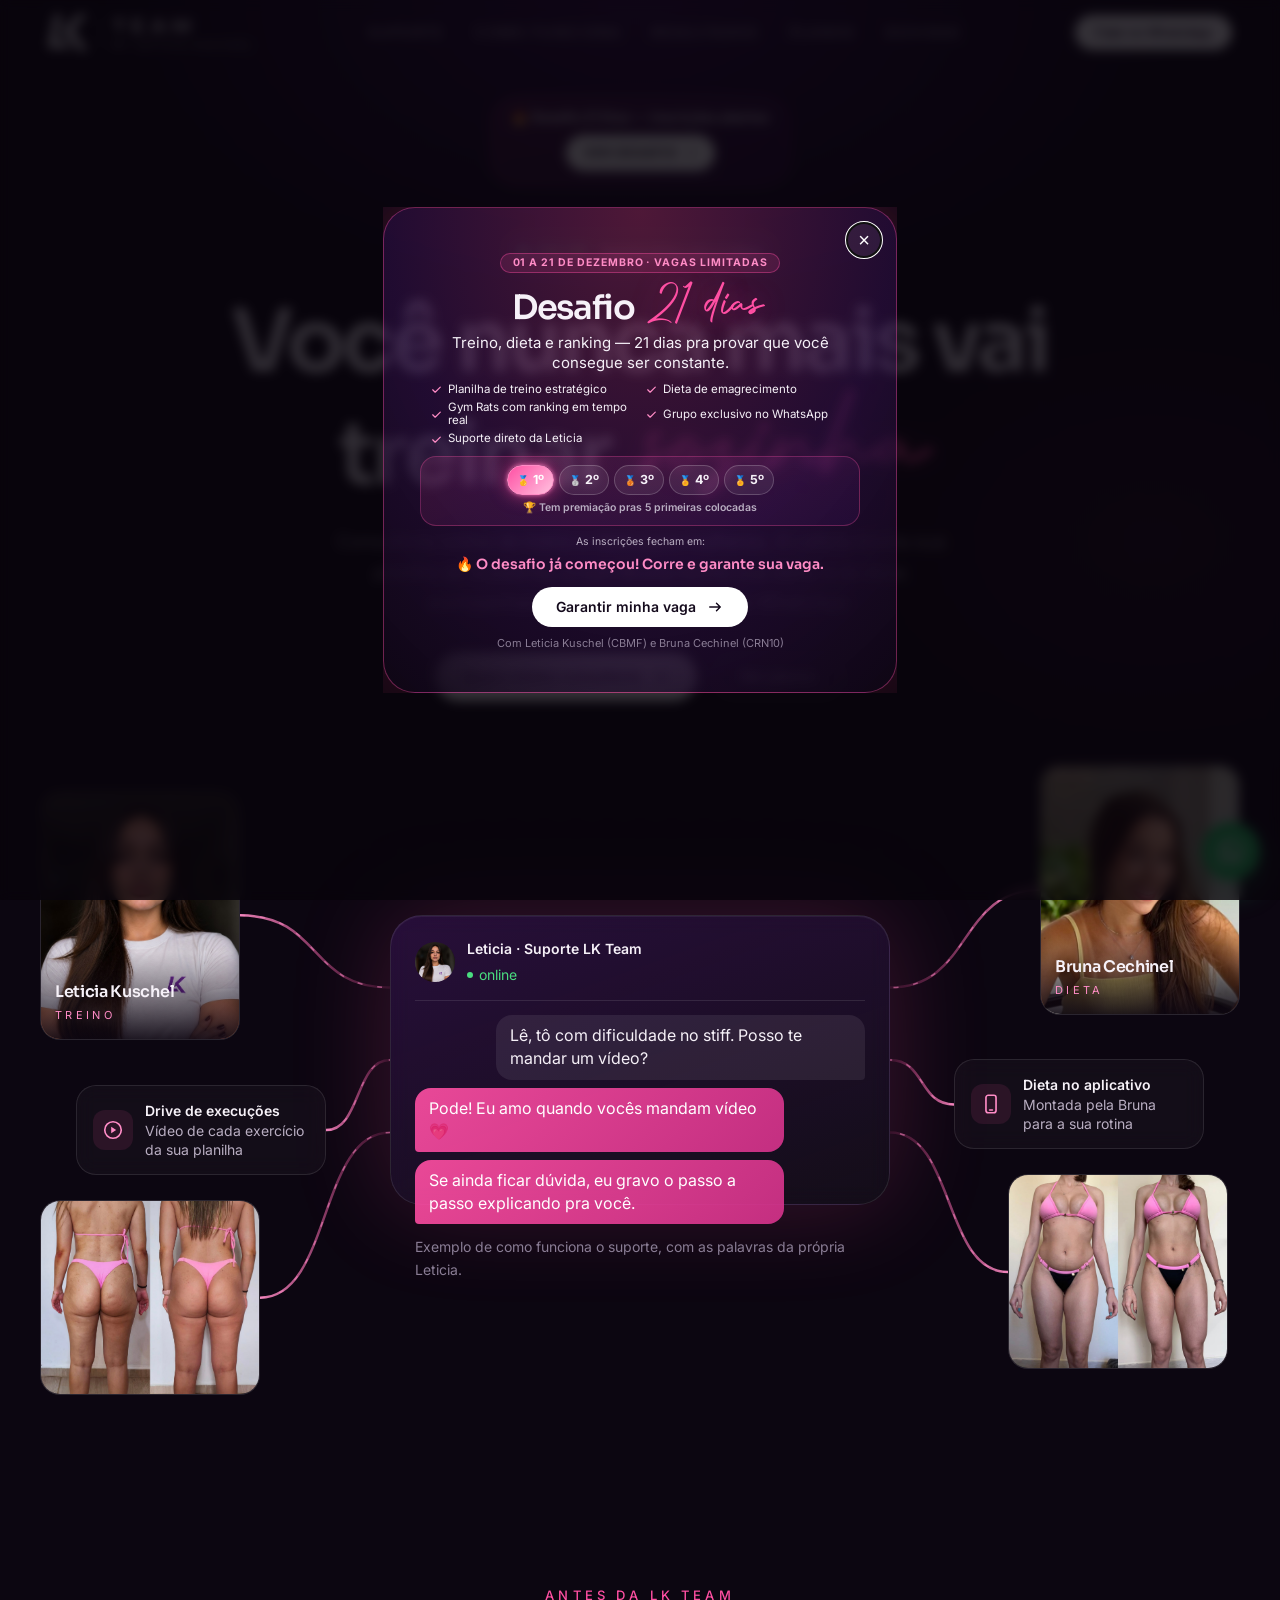
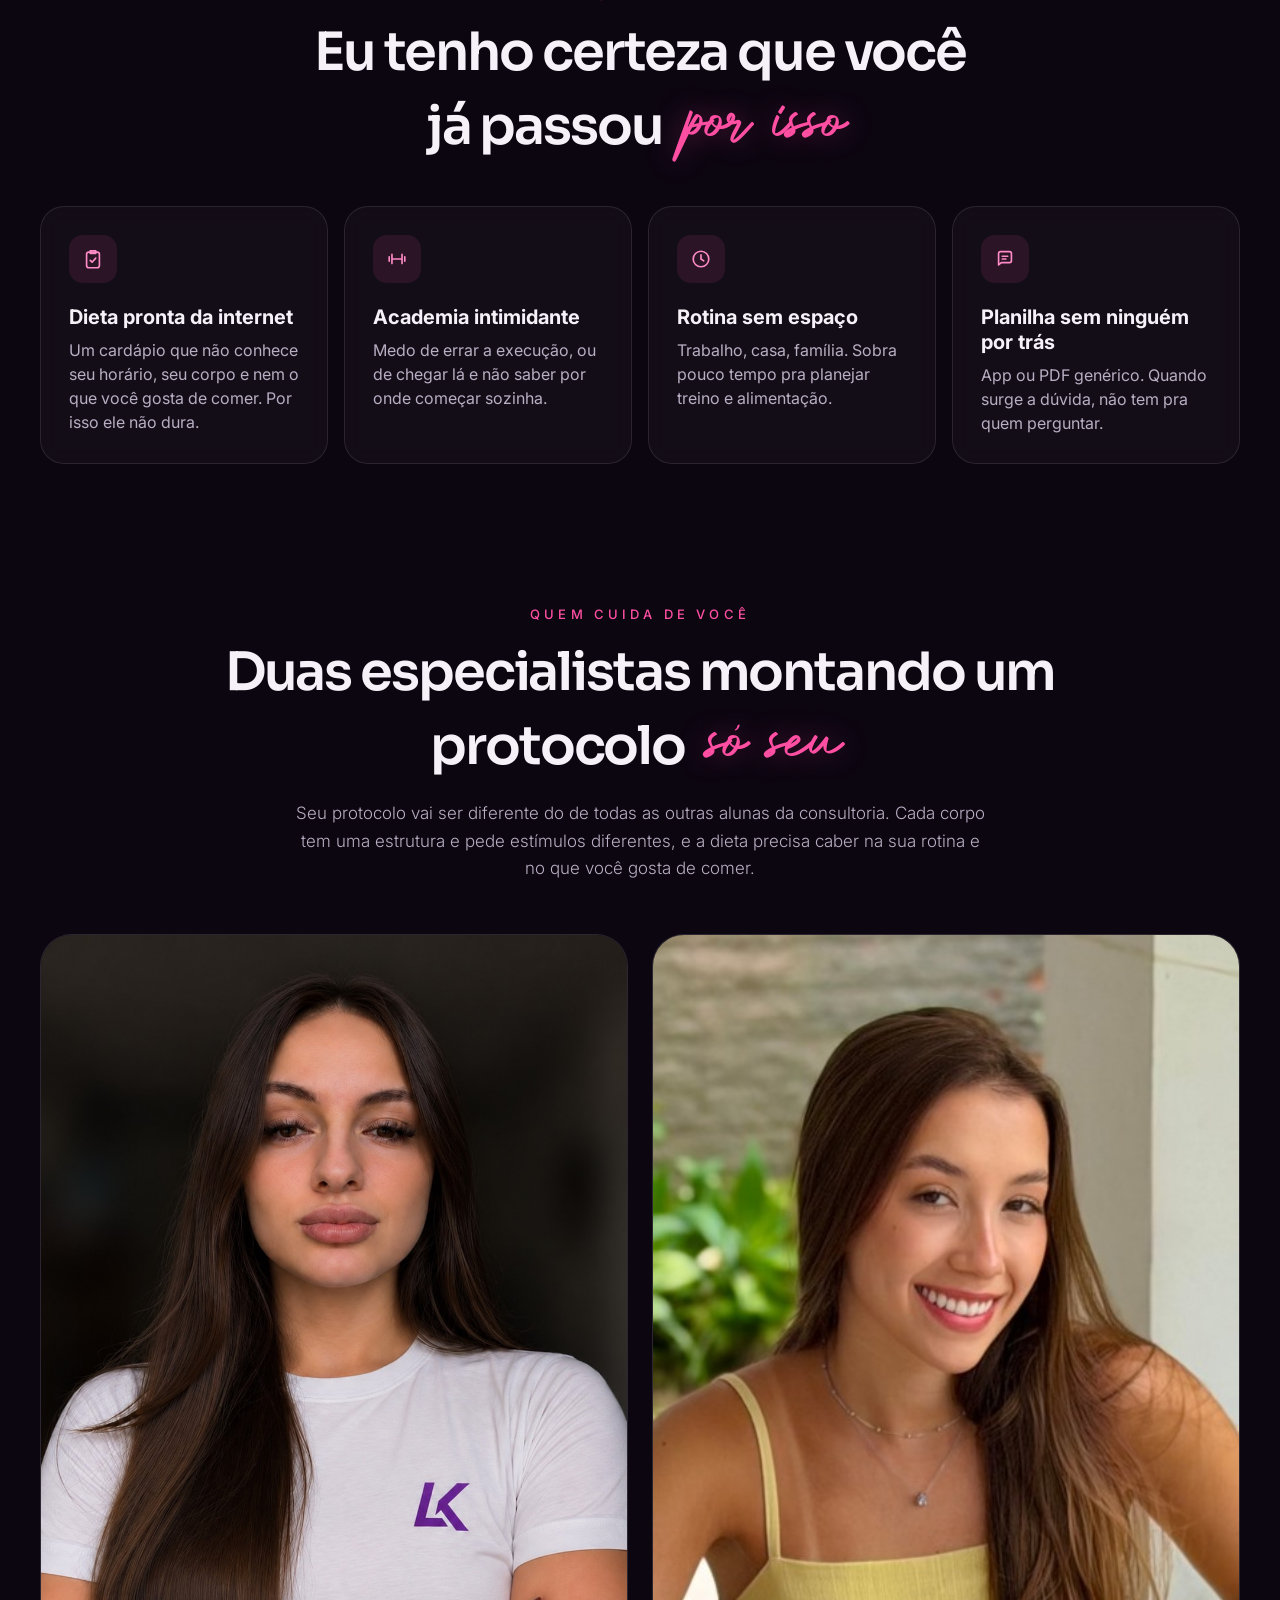
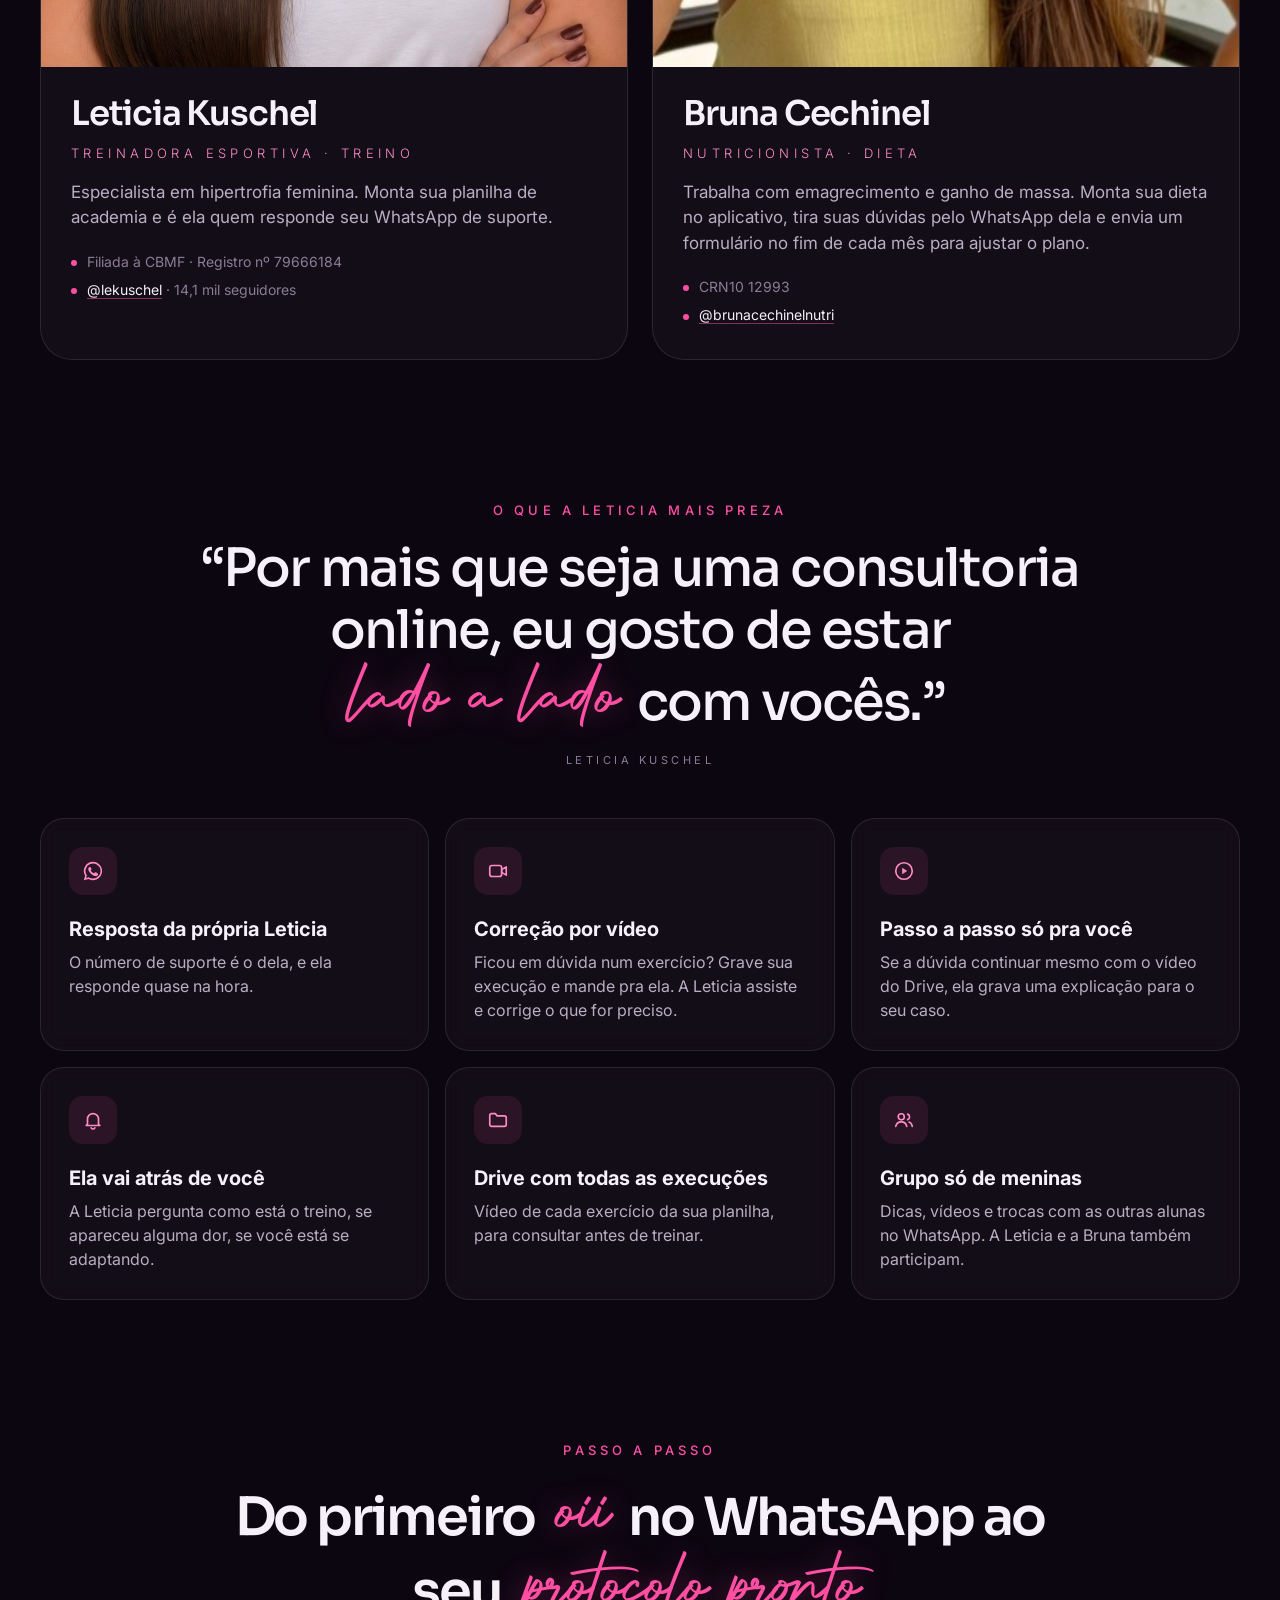
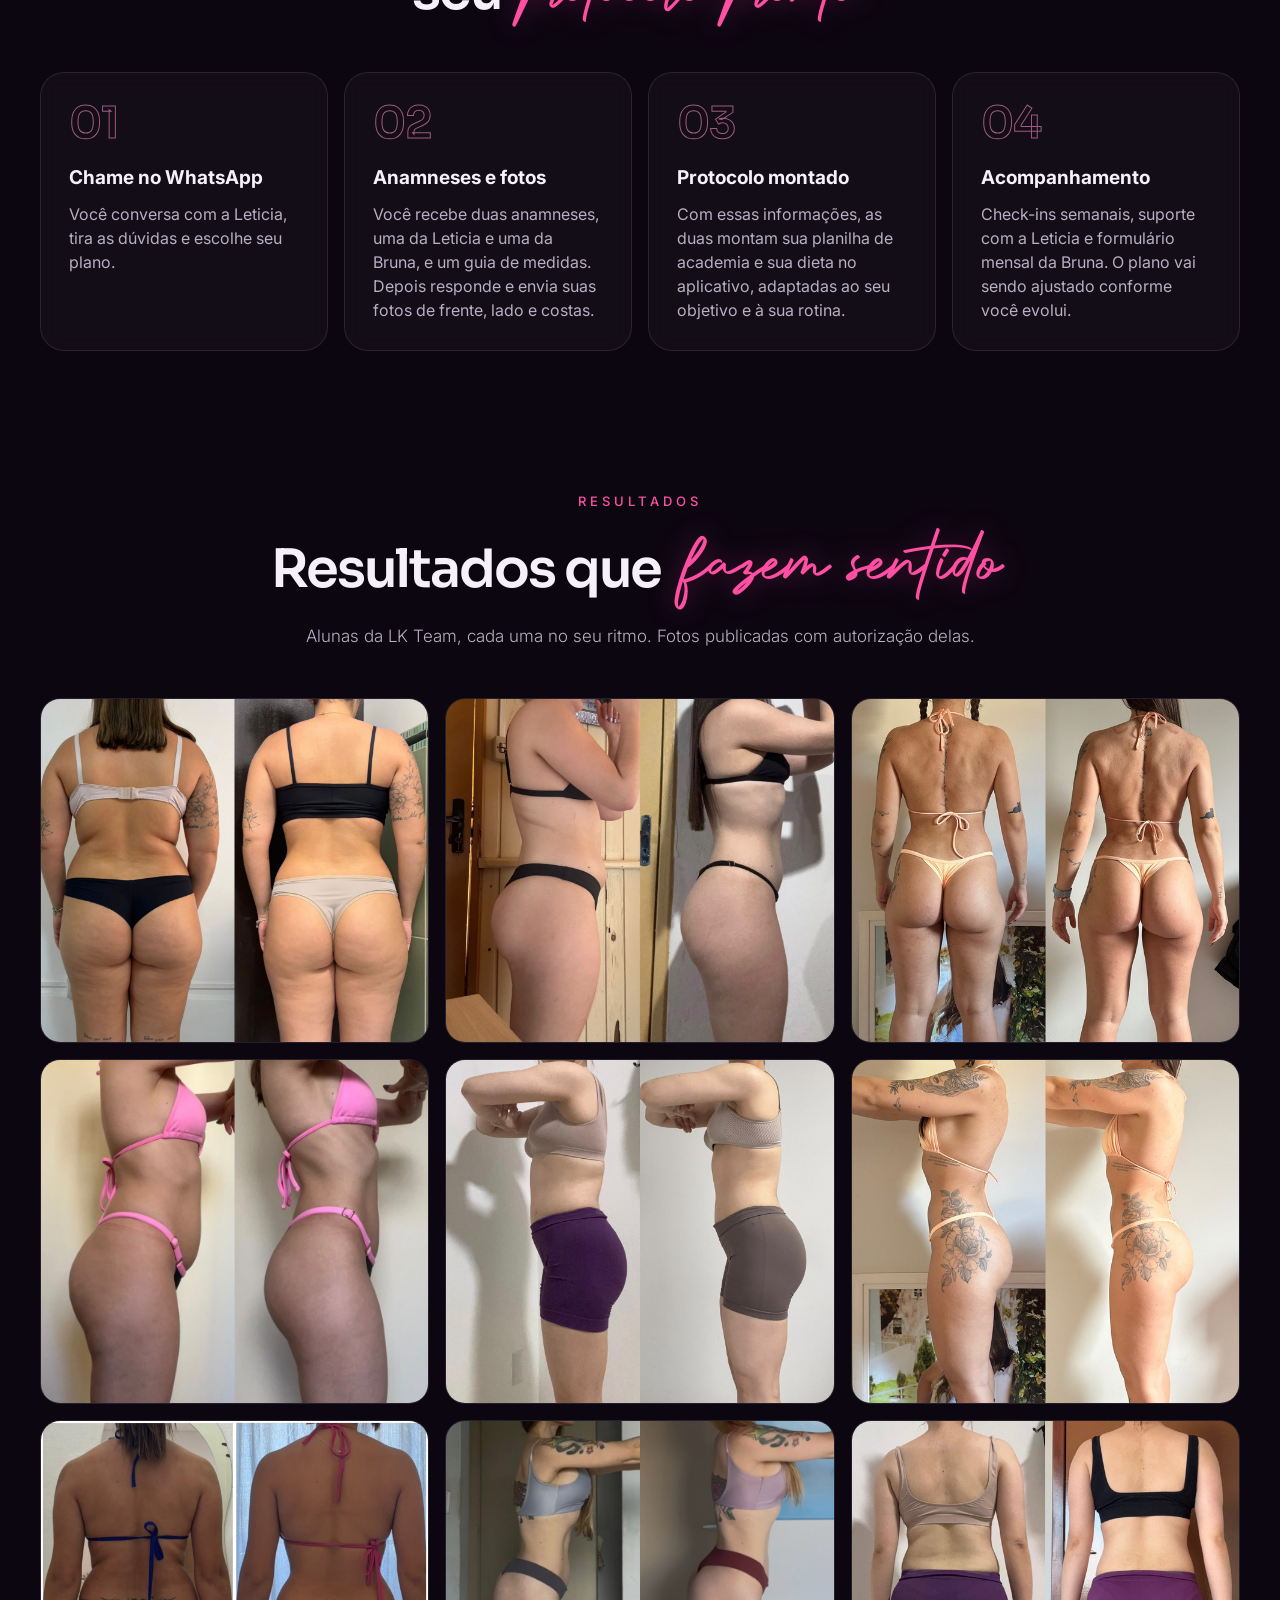
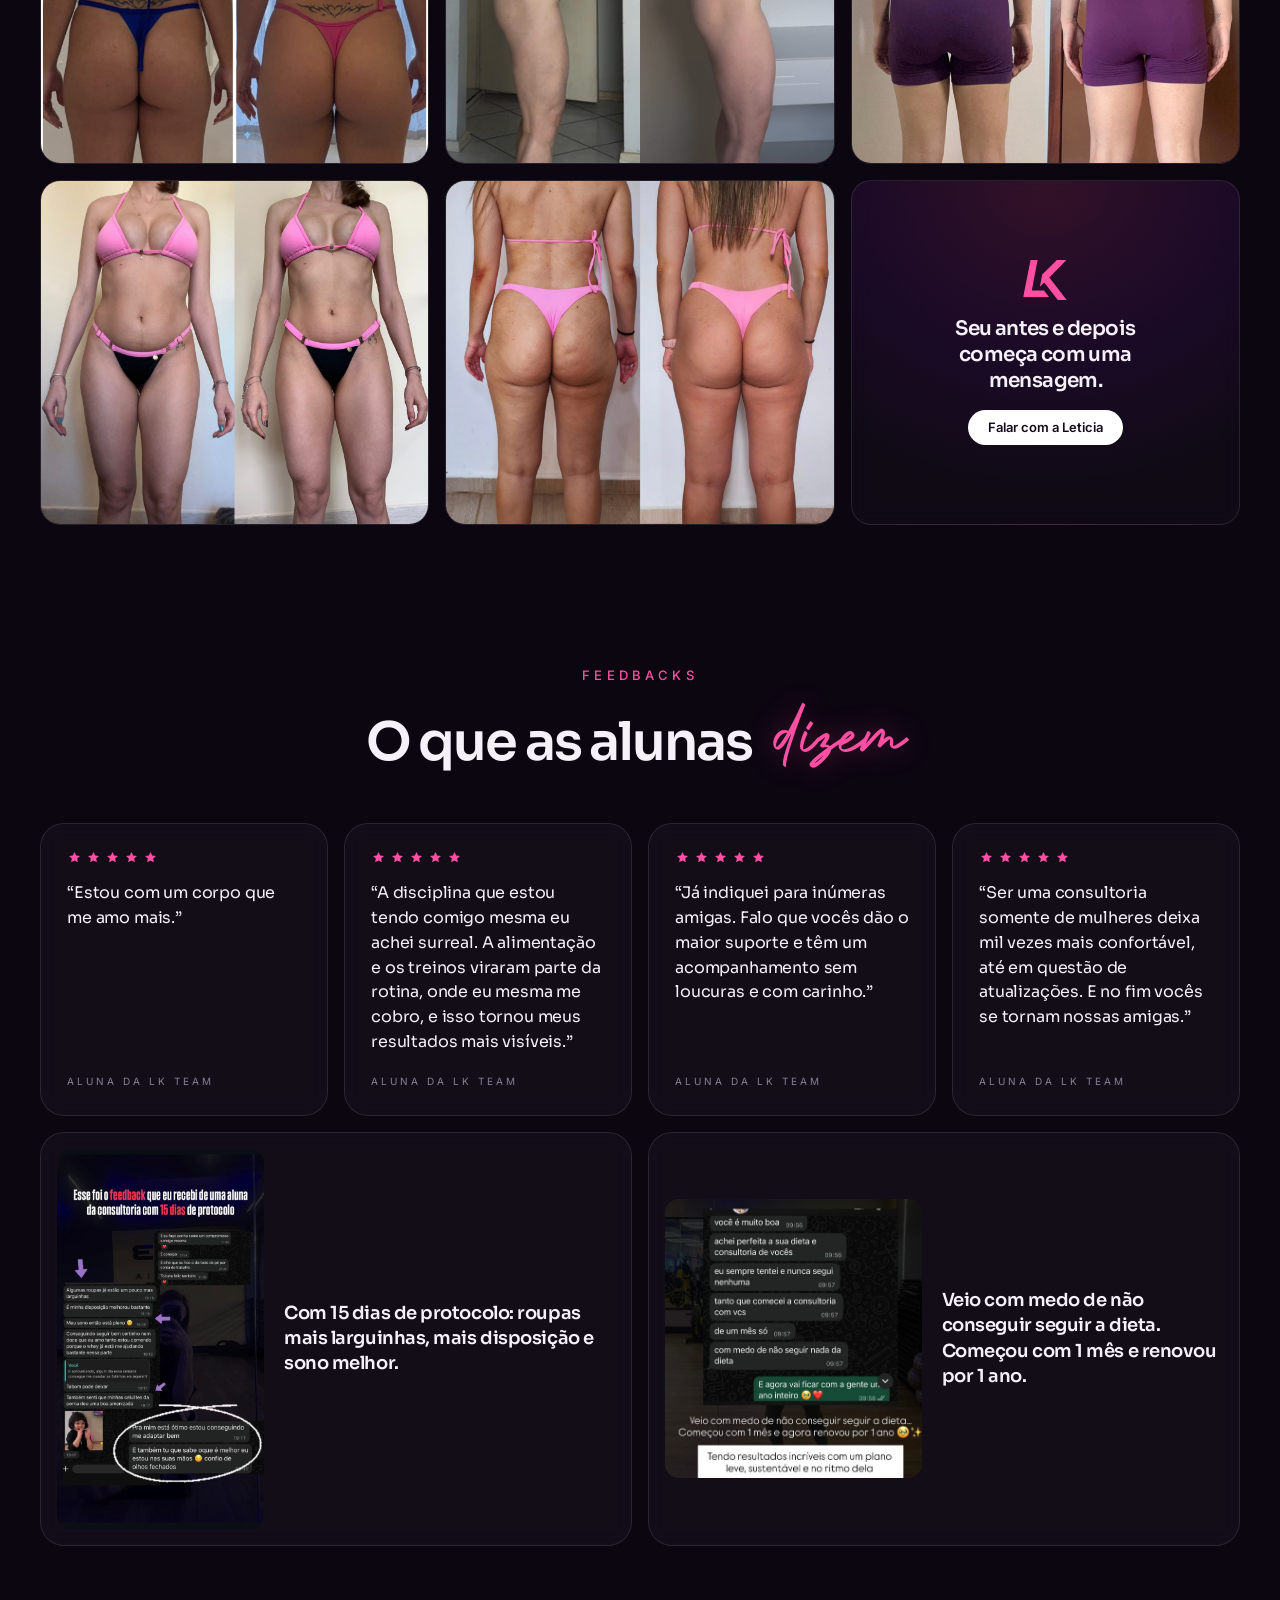
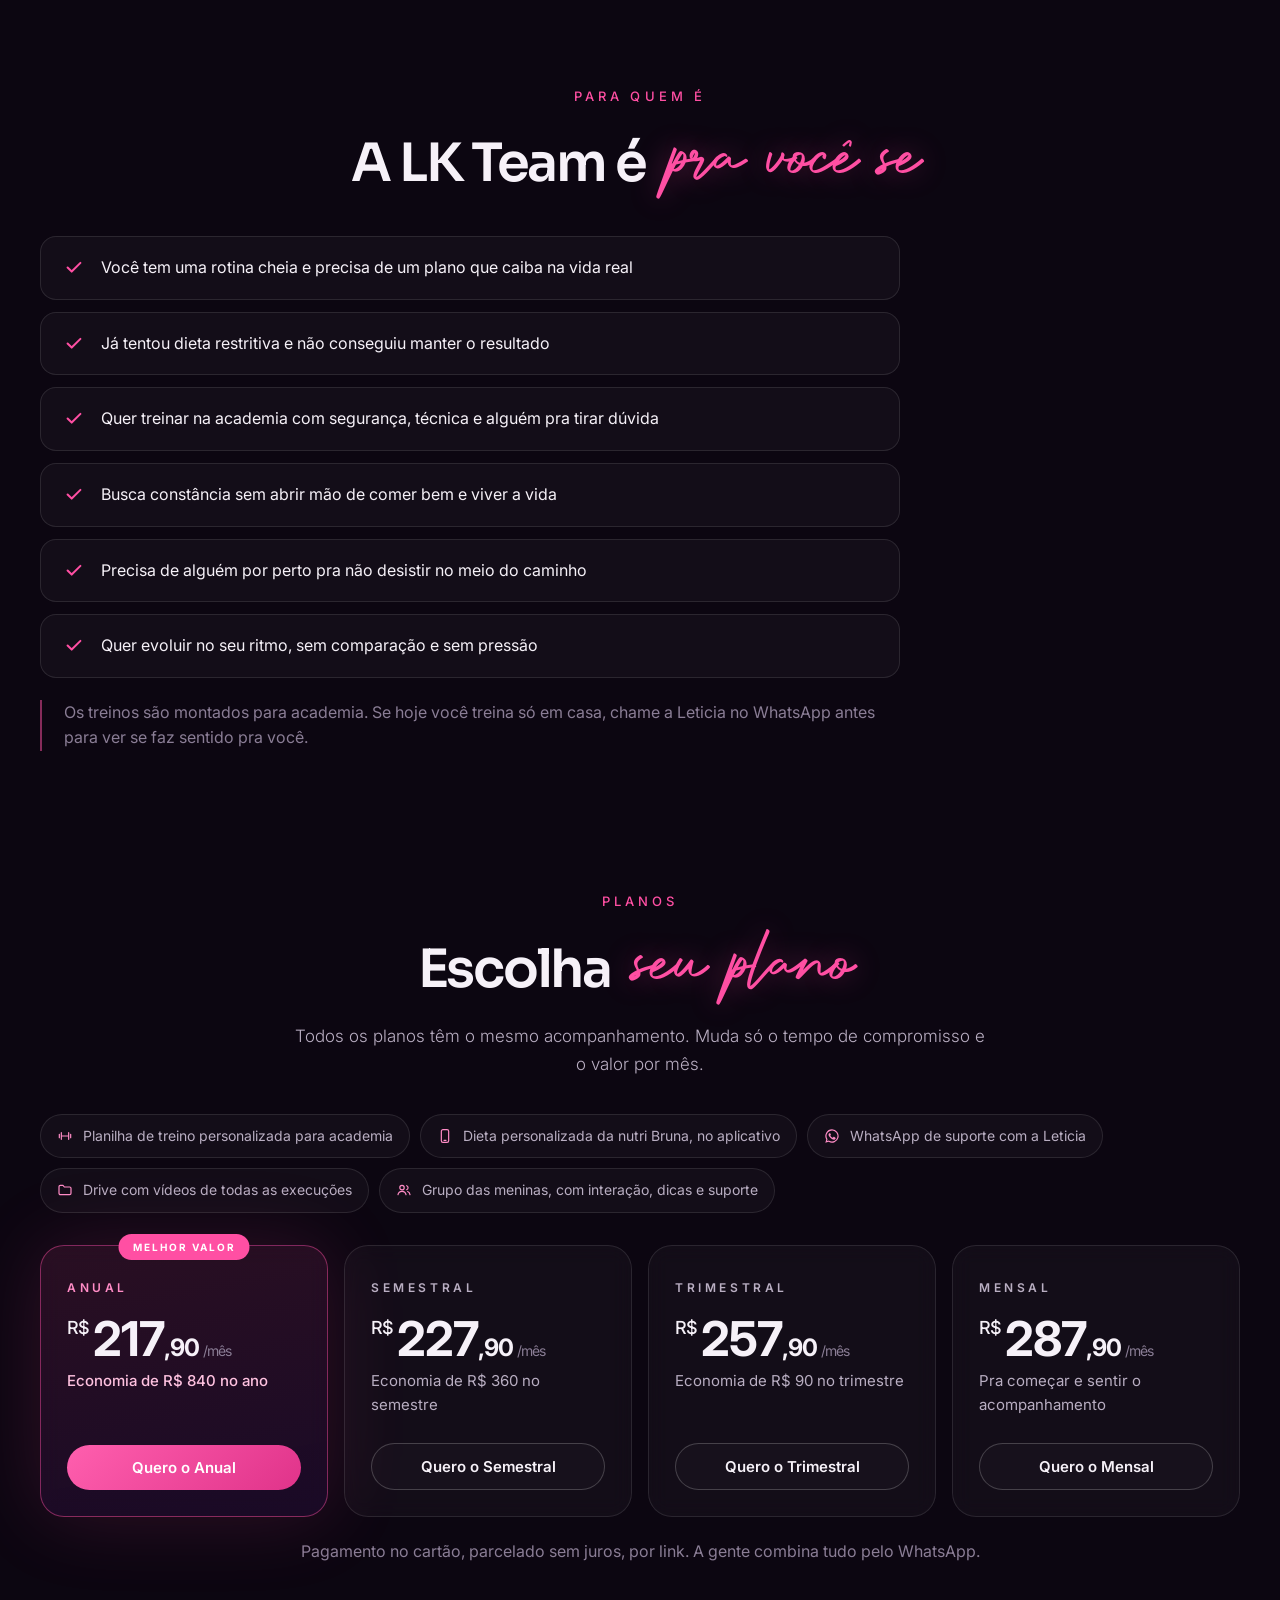
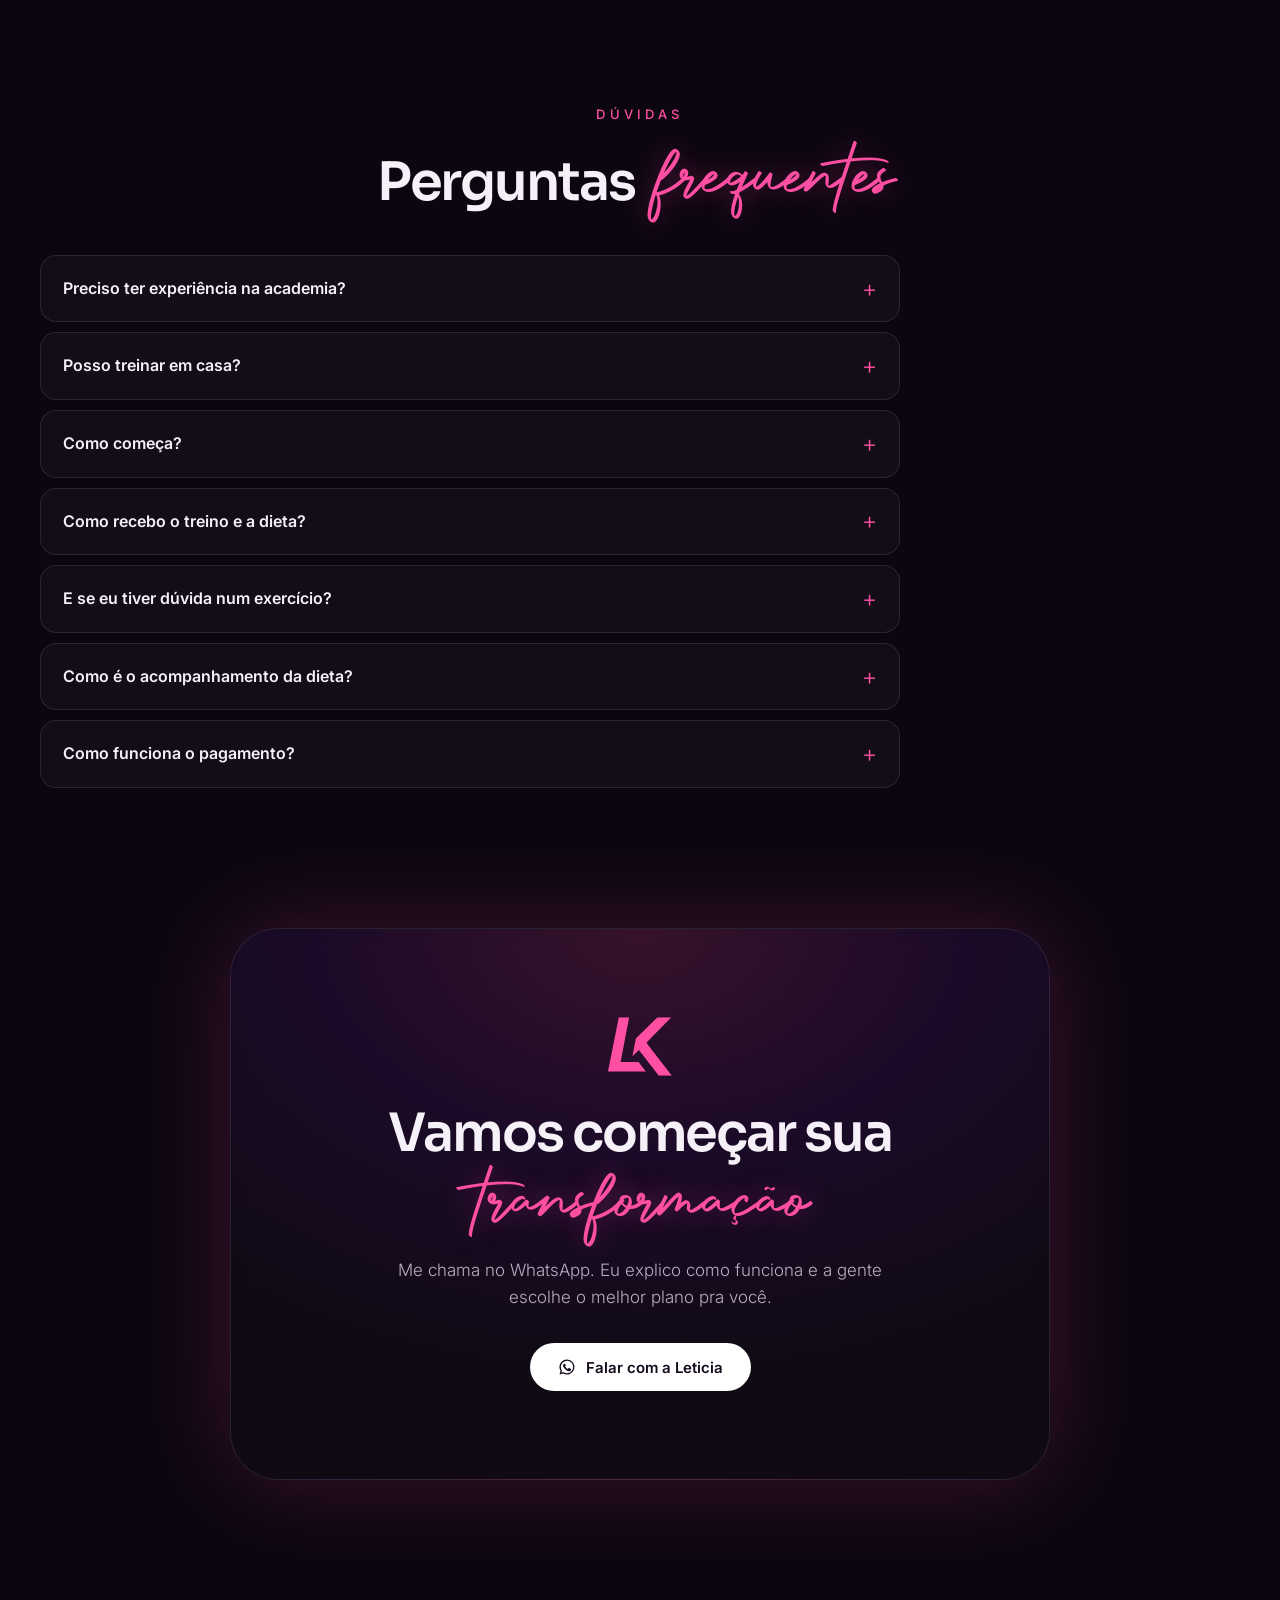
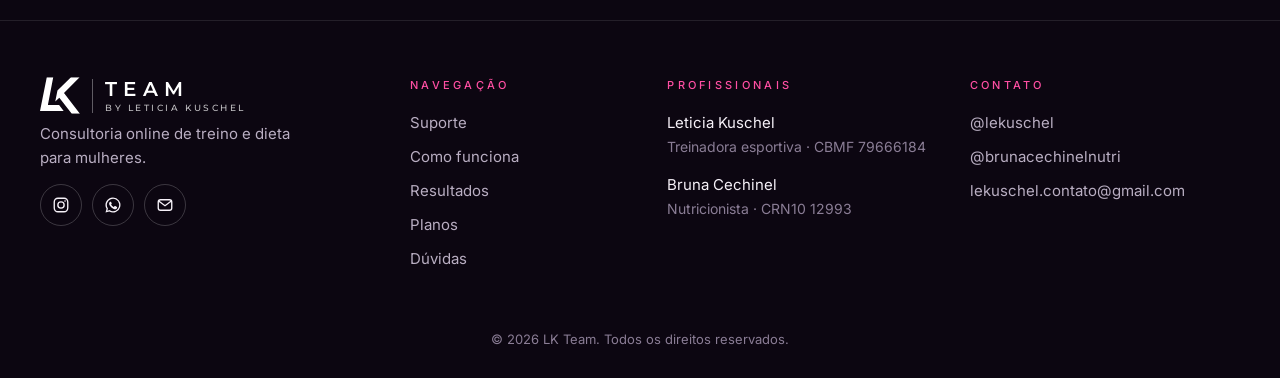
==== commit b0098c11: "Corrige og:image que ficava branco ao compartilhar Adiciona og-share-site.png com fundo colorido e a" ====
--- a/index.html
+++ b/index.html
@@ -8,7 +8,7 @@
 <meta name="theme-color" content="#0c0611">
 <meta property="og:title" content="LK Team | Treino e dieta para mulheres">
 <meta property="og:description" content="Planilha de academia, dieta no aplicativo e suporte direto com a Leticia pelo WhatsApp.">
-<meta property="og:image" content="assets/img/logo/logo-centralizada-branca.png">
+<meta property="og:image" content="assets/img/logo/og-share-site.png">
 <link rel="icon" href="assets/img/logo/lk-simbolo.svg" type="image/svg+xml">
 <link rel="preconnect" href="https://fonts.googleapis.com">
 <link rel="preconnect" href="https://fonts.gstatic.com" crossorigin>
